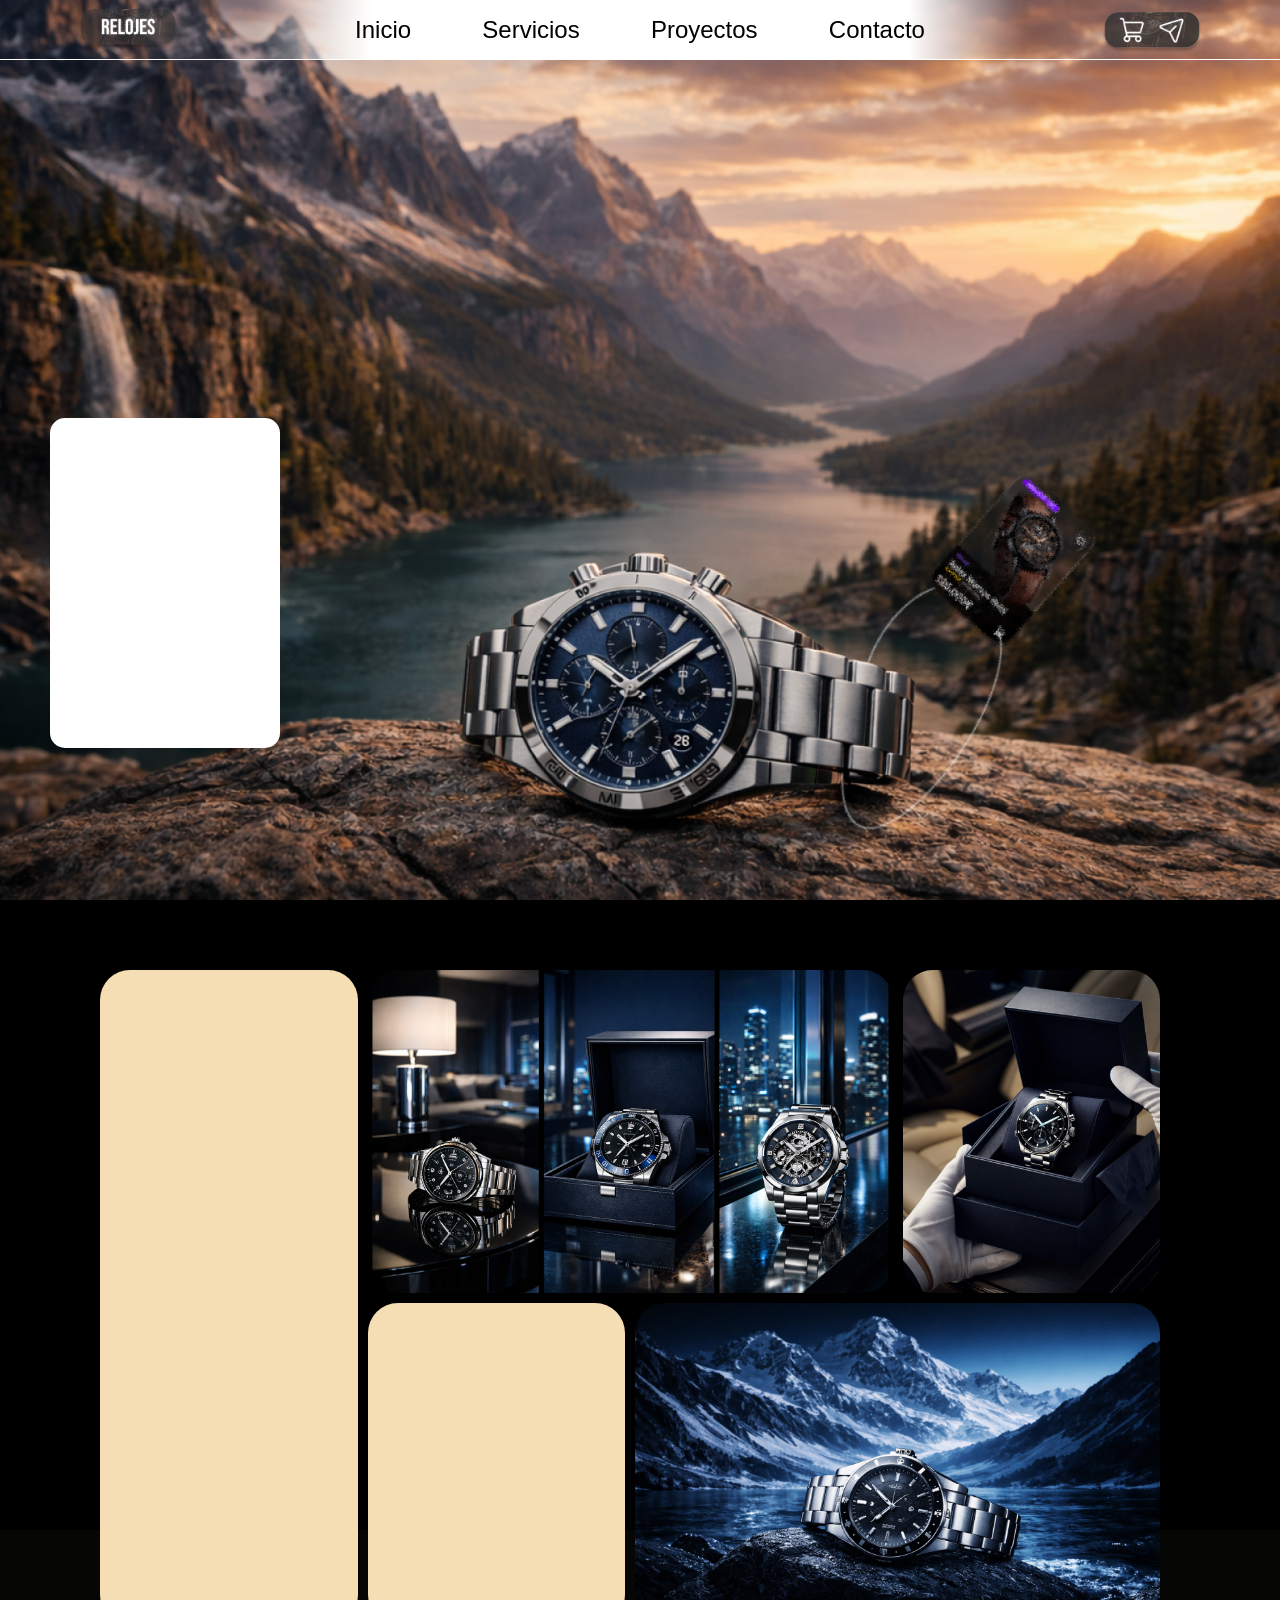
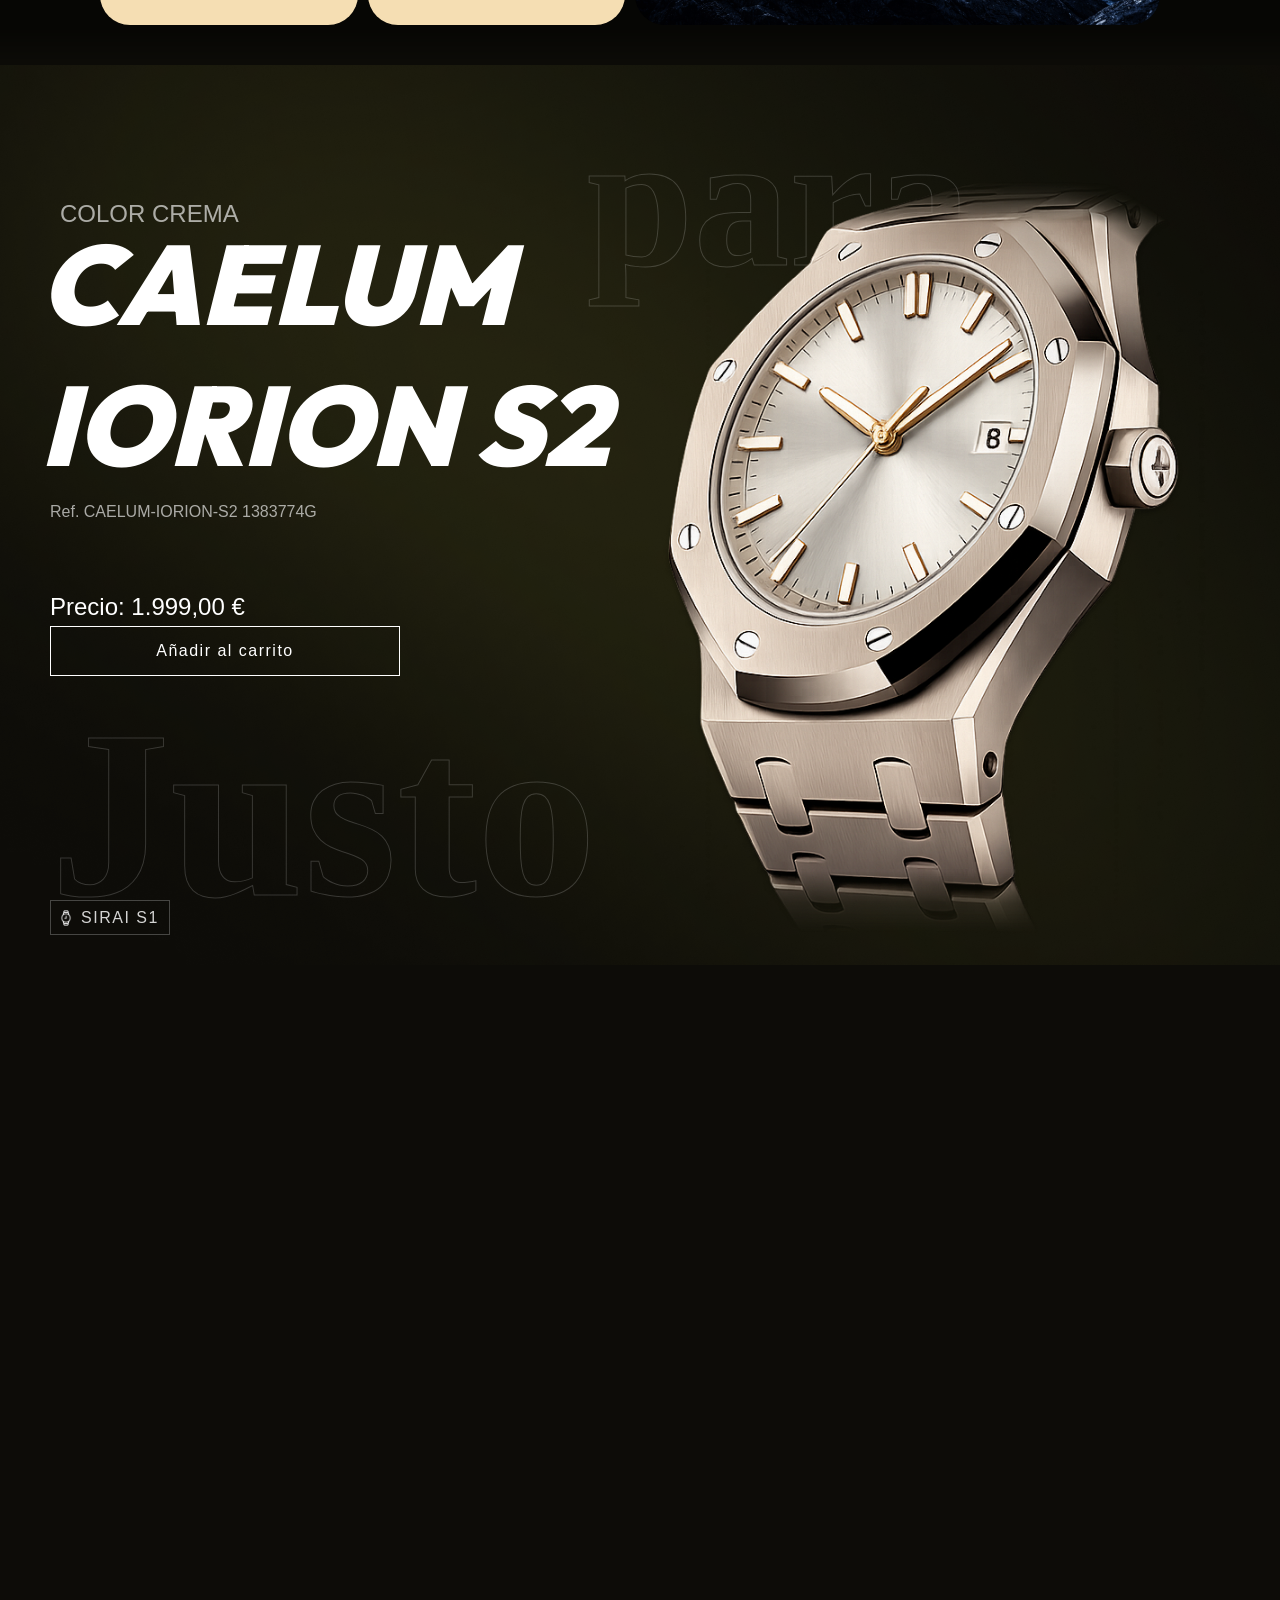
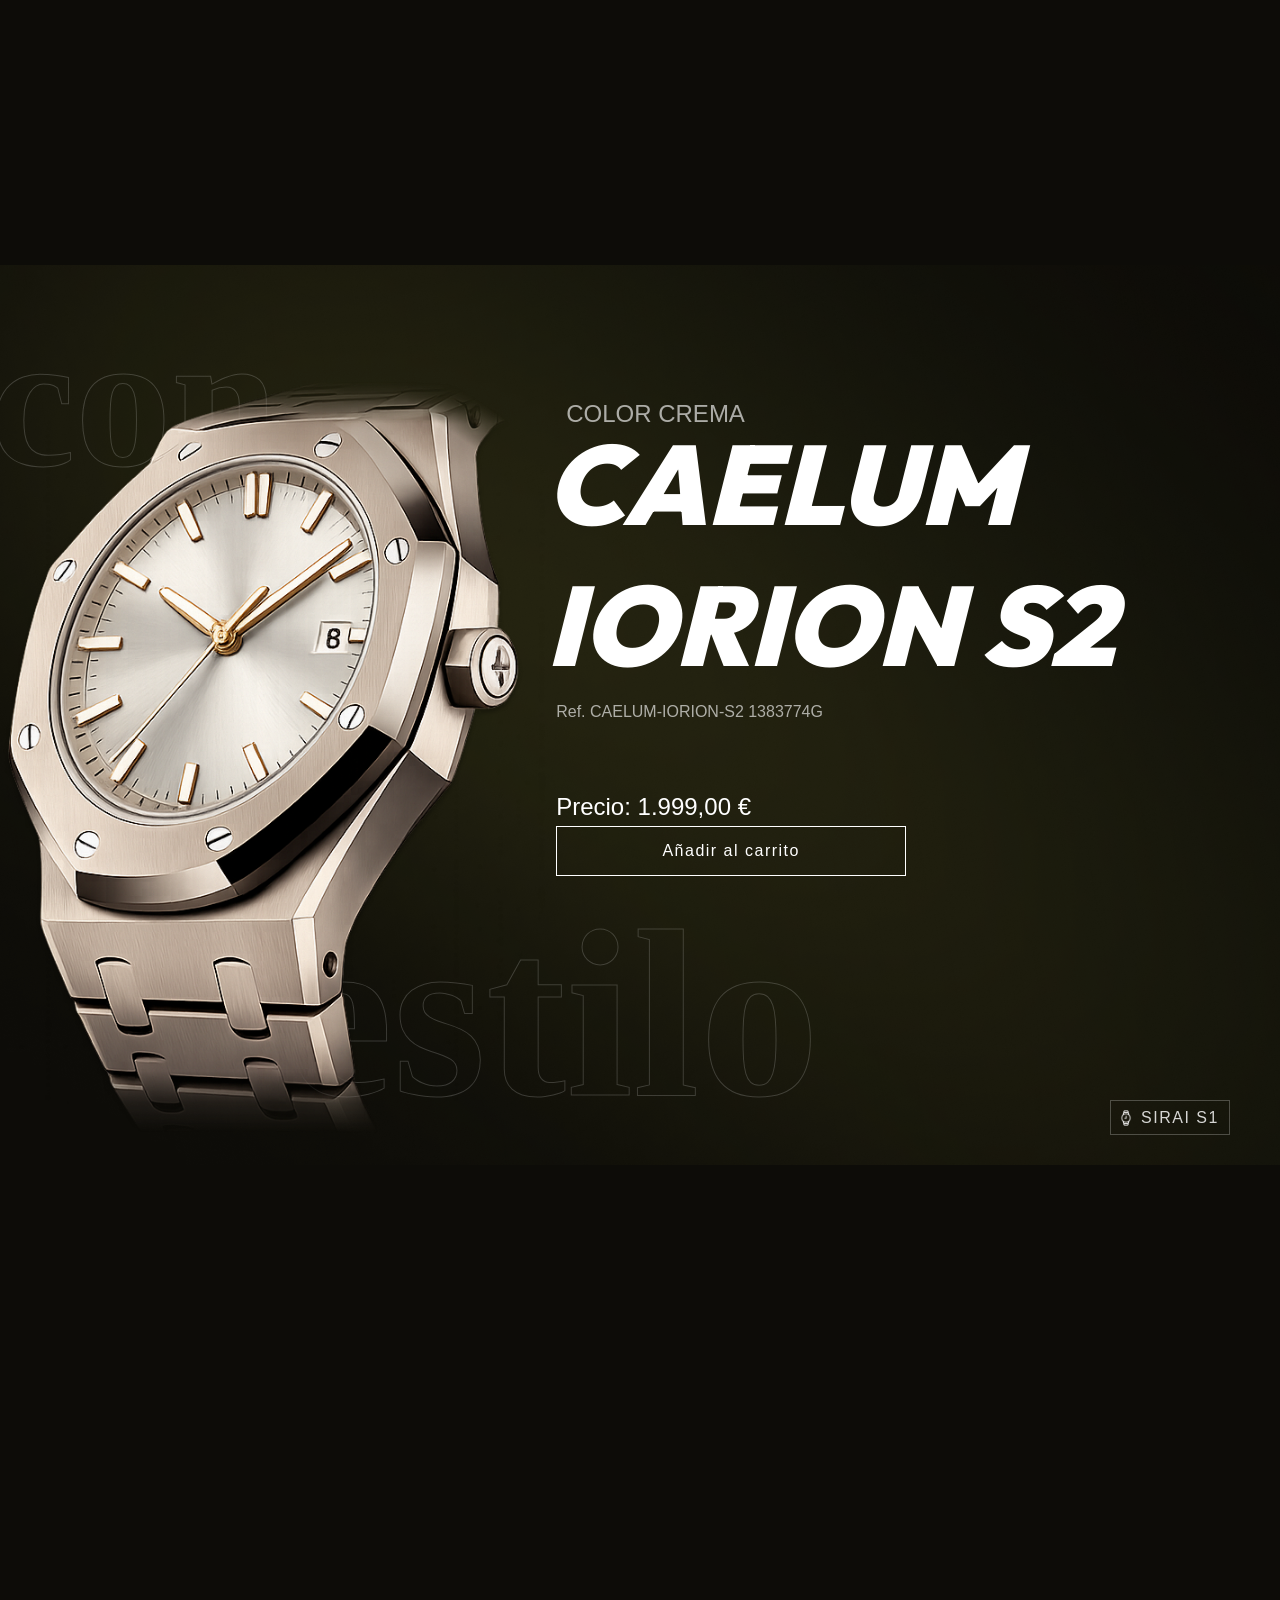
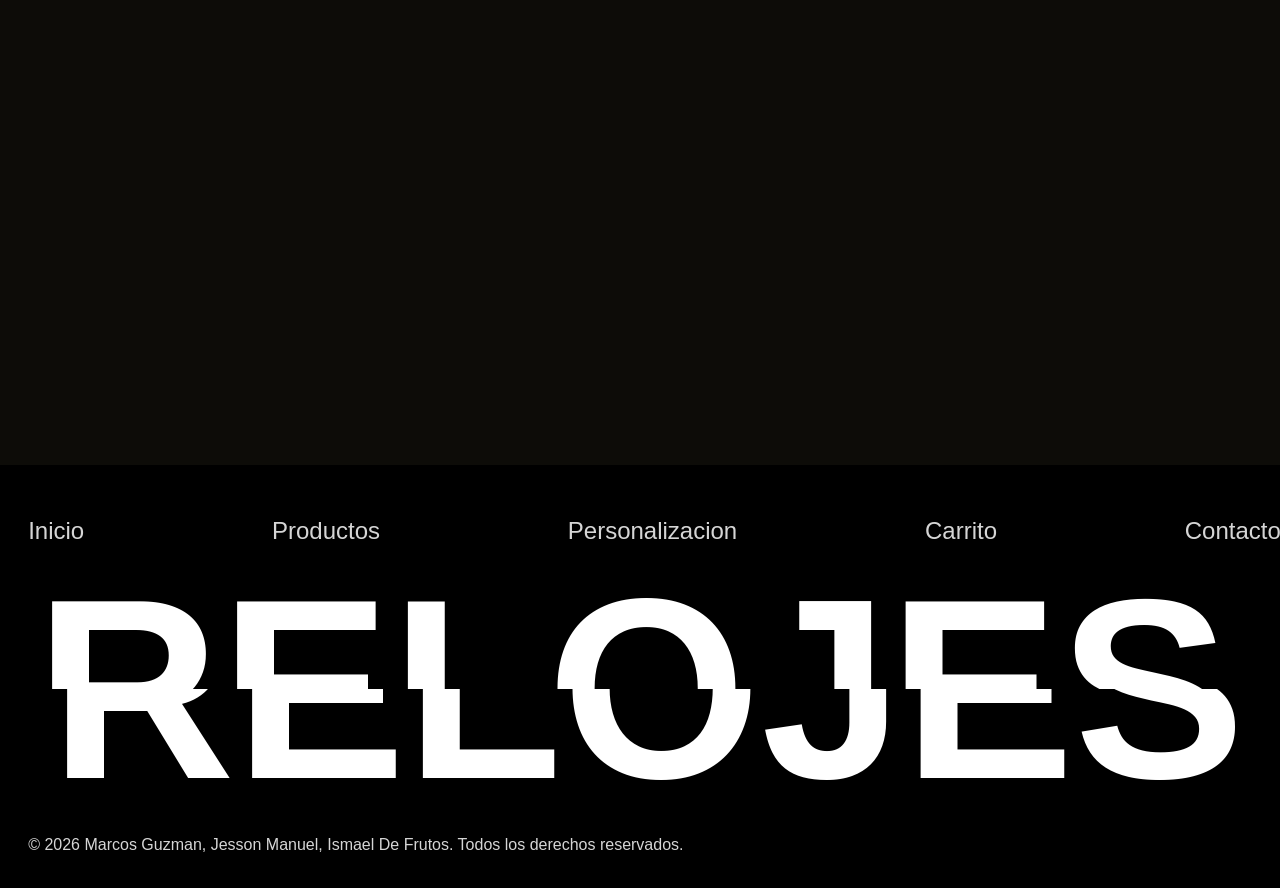
==== Proyecto Pagina Web/index.html @ eadd1f1a "Actualizacion Footer Añadido" ====
<!DOCTYPE html>
<html lang="en">
<head>
    <meta charset="UTF-8">
    <meta name="viewport" content="width=device-width, initial-scale=1.0">
    <link rel="stylesheet" href="css/index_style.css">
    <script src="js/index_script.js" defer></script>
    <title>Pagina Web Relojes</title>
</head>
<body>
    <header>
        <div id="menuLogo">
            <div id="cajitaLogo"></div>
        </div>
        <div id="menuNavegacion">
            <div id="degradadoIzquierda"></div>
            <div id="contenedorNavMenu">
                <nav id="navMenu">
                    <ul>
                        <li><a href="#">Inicio</a></li>
                        <li><a href="#">Servicios</a></li>
                        <li><a href="#">Proyectos</a></li>
                        <li><a href="#">Contacto</a></li>
                    </ul>
                </nav>
            </div>
            <div id="degradadoDerecha"></div>
        </div>
        <div id="menuBotones">
            <div id="cajitaBotones">
                <button class="botonInicio">
                    <img src="multimedia/IconoCarrito.png" alt="Icono de carrito">
                </button>
                <button class="botonInicio">
                    <img src="multimedia/IconoContacto.png" alt="Icono de contacto">
                </button>
            </div>
        </div>
    </header>
    <main>
        <div id="contenedorSticky">
            <section id="seccionPrincipal"> 
                <img class="imagenFondo" src="multimedia/ImagenFondoSeccionInicio1V8.png" alt="Imagen de fondo de la página de inicio">
                <div class="carta"></div>
            </section>
        </div>
        <section id="bentoGrid">
            <div class="contenedorBento">
                <div class="cartaBento cartaBento1"></div>
                <div class="cartaBento cartaBento2"></div>
                <div class="cartaBento cartaBento3"></div>
                <div class="cartaBento cartaBento4"></div>
                <div class="cartaBento cartaBento5"></div>
                <div class="cartaBento cartaBento6"></div>
            </div>
        </section>
        <section class="contenedorExpositorReloj">
            <div class="expositorReloj">
                <div class="secionExpIzquierda">
                    <p class="pColorReloj">COLOR CREMA</p>
                    <h2 class="nombreReloj">CAELUM <br> IORION S2</h2>
                    <p class="pReferenciaReloj">Ref. CAELUM-IORION-S2 1383774G</p>
                    <div class="contenedorCompraExpositor">
                        <p class="pPrecioExpositor">Precio: 1.999,00 €</p>
                        <button class="botonAniadirCarritoExpositor">Añadir al carrito</button>
                    </div>
                    <p class="pConBorde">Justo</p>
                    <button class="botonSiguienteReloj">
                        <img src="multimedia/IconoReloj.png" alt="Icono de reloj">
                        <span>SIRAI S1</span>
                    </button>
                </div>
                <div class="seccionExpCentro">
                    <p class="pConBorde pBordeCentro">para</p>
                    <div class="contenedorImagenExpositor">
                        <img id="imagenRelojCaelum" src="multimedia/RelojCaelumIorionS2V2.png" alt="Reloj Caelum Iorion S2">
                    </div>
                </div>
                <div class="seccionExpDerecha">
                    <div class="contenedorLemaYImagen">
                        <div class="contenedorLema">
                            <p class="pLema">DEFINE TU LEGADO, HAZLO LUJOSO, ETERNO, QUE TRASCIENDA EL TIEMPO ©2026</p>
                        </div>
                        <div class="contenedorImagenLema">
                            <img src="multimedia/RelojDeLujoColorCremaEnCaja.png" alt="Reloj de lujo en caja de presentación">
                        </div>
                    </div>
                    <p class="pConBorde pBordeDerecha">ti</p>
                    <div class="contenedorTablaExpositor">
                        <table class="tablaEspecificaciones">
                            <thead>
                                <tr class="titulosTabla">
                                    <td>Versiones</td>
                                    <td>Material</td>
                                    <td>Color</td>
                                </tr>
                            </thead>
                            <tbody>
                                <tr>
                                    <td>Caelum Iorion S2</td>
                                    <td>Acero Pulido</td>
                                    <td>Blanco marfil</td>
                                </tr>
                                <tr>
                                    <td>Caelum Iorion S2 Prestige</td>
                                    <td>Fibra de carbono</td>
                                    <td>Negro Titanio</td>
                                </tr>
                                <tr>
                                    <td>Caelum Iorion S2 Sport</td>
                                    <td>Acero inoxidable</td>
                                    <td>Azul medianoche</td>
                                </tr>
                            </tbody>
                        </table>
                    </div>
                </div>
            </div>
        </section>
        <section class="contenedorExpositorReloj">
            <div class="expositorReloj">
                <div class="seccionExpDerecha seccionExpDerecha-invertida">
                    <div class="contenedorLemaYImagen">
                        <div class="contenedorImagenLema">
                            <img src="multimedia/RelojDeLujoColorCremaEnCaja.png" alt="Reloj de lujo en caja de presentación">
                        </div>
                        <div class="contenedorLema contenedorLema-invertido">
                            <p class="pLema pLema-invertido">DEFINE TU LEGADO, HAZLO LUJOSO, ETERNO, QUE TRASCIENDA EL TIEMPO ©2026</p>
                        </div>
                    </div>
                    <p class="pConBorde pBordeDerecha pBordeDerecha-invertido">Hecho</p>
                    <div class="contenedorTablaExpositor contenedorTablaExpositor-invertido">
                        <table class="tablaEspecificaciones">
                            <thead>
                                <tr class="titulosTabla">
                                    <td>Versiones</td>
                                    <td>Material</td>
                                    <td>Color</td>
                                </tr>
                            </thead>
                            <tbody>
                                <tr>
                                    <td>Caelum Iorion S2</td>
                                    <td>Acero Pulido</td>
                                    <td>Blanco marfil</td>
                                </tr>
                                <tr>
                                    <td>Caelum Iorion S2 Prestige</td>
                                    <td>Fibra de carbono</td>
                                    <td>Negro Titanio</td>
                                </tr>
                                <tr>
                                    <td>Caelum Iorion S2 Sport</td>
                                    <td>Acero inoxidable</td>
                                    <td>Azul medianoche</td>
                                </tr>
                            </tbody>
                        </table>
                    </div>
                    <button class="botonSiguienteReloj">
                        <img src="multimedia/IconoReloj.png" alt="Icono de reloj">
                        <span>SIRAI S1</span>
                    </button>
                </div>
                <div class="seccionExpCentro">
                    <p class="pConBorde pBordeCentro">con</p>
                    <div class="contenedorImagenExpositor">
                        <img id="imagenRelojCaelum" src="multimedia/RelojCaelumIorionS2V2.png" alt="Reloj Caelum Iorion S2">
                    </div>
                </div>
                <div class="secionExpIzquierda secionExpIzquierda-invertido">
                    <p class="pColorReloj">COLOR CREMA</p>
                    <h2 class="nombreReloj">CAELUM <br> IORION S2</h2>
                    <p class="pReferenciaReloj">Ref. CAELUM-IORION-S2 1383774G</p>
                    <div class="contenedorCompraExpositor">
                        <p class="pPrecioExpositor">Precio: 1.999,00 €</p>
                        <button class="botonAniadirCarritoExpositor">Añadir al carrito</button>
                    </div>
                    <p class="pConBorde pConBorde-invertido">estilo</p>
                    <button class="botonSiguienteReloj botonSiguienteReloj-invertido">
                        <img src="multimedia/IconoReloj.png" alt="Icono de reloj">
                        <span>SIRAI S1</span>
                    </button>
                </div>
            </div>
        </section>
        <footer>
                <div class="contenedorFooterArriba">
                    <ul>
                        <li><a href="#">Inicio</a></li>
                        <li><a href="#">Productos</a></li>
                        <li><a href="#">Personalizacion</a></li>
                        <li><a href="#">Carrito</a></li>
                        <li><a href="#">Contacto</a></li>
                    </ul>
                </div>
                <div class="contenedorFooterMedio contenedorFooterMedioArriba">
                    <p class="pTituloFooter pTituloFooterArriba">RELOJES</p>
                </div>
                <div class="contenedorFooterMedio contenedorFooterMedioAbajo">
                    <p class="pTituloFooter pTituloFooterAbajo">RELOJES</p>
                </div>
                <div class="contenedorFooterAbajo">
                    <p>© 2026 Marcos Guzman, Jesson Manuel, Ismael De Frutos. Todos los derechos reservados.</p>
                </div>
        </footer>
    </main>

</body>
</html>
---- Proyecto Pagina Web/css/index_style.css ----
@import url('https://api.fontshare.com/v2/css?f[]=clash-display@200,300,400,500,600,700,1&display=swap');
@import url('https://fonts.googleapis.com/css2?family=Outfit:wght@100..900&display=swap');


* {
  margin: 0;
  padding: 0;
  box-sizing: border-box;
}

body {
    background-color: #0D0C08;
}

header {
    height: 60px;
    width: 100%;
    background-color: rgba(255, 255, 255, 0);
    border-bottom: solid 1px white;
    position: absolute;
    z-index: 2;
    display: grid;
    grid-template-columns: 20% 60% 20%;
    position: fixed;
}

#seccionPrincipal { 
    width: 100%;
    height: 100vh;
    position: sticky; /* Hace que la seccion se pegue a la pantalla mientras se hace scroll hasta que acaba el div que la contiene (contenedorSticky). */
    top: 0;
    z-index: 1;
}

#seccionPrincipal .imagenFondo { 
    position: absolute;
    inset: 0;
    width: 100%;
    height: 100%;
    object-fit: cover; /* Esto ahce que la imagen cubra todo el contenedor, como background-size: cover */
    /* object-position: center; /* Hace que la imagen se centre en el contenedor */
    object-position: bottom;
}

#contenedorSticky {
    height: 170vh;
    position: relative;
    z-index: -1;
    background-color: black;
}

.carta {
    position: absolute;
    width: 230px;
    height: 330px;
    background: white;
    border-radius: 15px;
}

#menuLogo {
    height: 100%;
    width: 100%;
    background-color: transparent;
    display: flex;
    align-items: center;
    justify-content: center;
}

#cajitaLogo {
    height: 90%;
    width: 100px;
    background-image: url("../multimedia/LogoProvisional.png");
    background-size: contain;
    background-repeat: no-repeat;
    background-position: center;
}

#cajitaBotones {
    height: 90%;
    width: 100px;
    background-image: url("../multimedia/FondoCajaBotones.png");
    background-size: contain;
    background-repeat: no-repeat;
    background-position: center;
    margin-bottom: -5px; /* Un pequeño ajuste de la posicion para que quede mas abajo. */
    display: flex;
    align-items: center;
    justify-content: center;
    gap: 10px;
}

.botonInicio {
    height: 30px;
    width: 30px;
    background-color: transparent;
    border: none;
    cursor: pointer;
    margin-bottom: 5px;
}

.botonInicio img {
    height: 100%;
    width: 100%;
}

#menuNavegacion {
    height: 100%;
    width: 100%;
    background-color: transparent;
    display: grid;
    grid-template-columns: 15% 70% 15%;
}

#menuBotones {
    height: 100%;
    width: 100%;
    background-color: transparent;
    display: flex;
    align-items: center;
    justify-content: center;
}

#degradadoIzquierda {
    background: linear-gradient(90deg,rgba(255, 255, 255, 0) 0%, rgba(255, 255, 255, 1) 100%);
}

#degradadoDerecha {
    background: linear-gradient(90deg,rgba(255, 255, 255, 1) 0%, rgba(255, 255, 255, 0) 100%);
}

#contenedorNavMenu {
    background-color: white;
    display: flex;
    justify-content: center;
    z-index: 1;
}

#navMenu {
    display: flex;
    align-items: center;
    justify-content: center;
}

#navMenu ul {
    display: flex;
    list-style: none;
    gap: 20%;
    align-items: center;
    justify-content: center;
    margin: 0;
    padding: 0;
}

#navMenu a {
    text-decoration: none;
    color: rgb(0, 0, 0);
    font-family: 'Clash Display', sans-serif;
    font-weight: 500;
    font-size: 24px;
}

#bentoGrid {
    width: 100%;
    height: 85vh;
    background: linear-gradient(180deg,rgba(255, 255, 255, 0) 0%, rgba(0, 0, 0, 0.5) 5%, rgba(0, 0, 0, 0.5) 95%, rgba(255, 255, 255, 0) 100%);
    padding-left: 100px;
    padding-right: 100px;
    padding-top: 70px;
    margin-top: -70vh;
    z-index: 10;
}

.contenedorBento {
    background-color: transparent;
    width: 100%;
    height: 75vh;
    display: grid;
    grid-template-columns: 1fr 1fr 1fr 1fr;
    grid-template-rows: 1fr 1fr;
    grid-template-areas: 
    "cartaBento1 cartaBento2 cartaBento2 cartaBento3"
    "cartaBento1 cartaBento5 cartaBento6 cartaBento6";
    grid-gap: 10px;
    z-index: 10;
}

.cartaBento {
    border-radius: 30px;
    background-color: wheat;
    height: 100%;
    width: 100%;
    background-repeat: no-repeat;
    background-size: cover;
    background-position: center;
}

.cartaBento1 {
    grid-area: cartaBento1;
}

.cartaBento2 {
    grid-area: cartaBento2;
    background-image: url(../multimedia/RelojesBentoGridPrueba1.png);
}

.cartaBento3 {
    grid-area: cartaBento3;
    background-image: url(../multimedia/Reloj\ de\ lujo\ en\ caja\ de\ presentación.png);
}

.cartaBento4 {
    grid-area: cartaBento4;
}

.cartaBento5 {
    grid-area: cartaBento5;
}

.cartaBento6 {
    grid-area: cartaBento6;
    background-image: url(../multimedia/RelojBentoGridPruebaFondoMontañas.png);
}

.contenedorExpositorReloj {
    width: 100%;
    height: 200vh;
    background-color: transparent;
}

.expositorReloj {
    width: 100%;
    height: 100vh;
    background-image: url(../multimedia/FondoSeccionExpositor.png);
    display: grid;
    grid-template-columns: 1fr 1fr 1fr;
    position: sticky;
    top: 0;
}

.secionExpIzquierda {
    height: 100%;
    background-color: transparent;
    padding-top: 15vh;
    padding-left: 50px;
}

.secionExpIzquierda-invertido {
    padding-left: 0px;
    padding-right: 50px;
}

.seccionExpCentro {
    height: 100%;
    background-color: transparent;
    display: flex;
    align-items: center;
    justify-content: center;
    padding-top: 60px;
    position: relative;
}
.seccionExpDerecha {
    height: 100%;
    background-color: transparent;
    padding-top: 15vh;
    padding-right: 50px;
    display: flex;
    justify-content: right;
    position: relative;
    flex-direction: column;
}

.seccionExpDerecha-invertida {
    padding-left: 50px;
    padding-right: 0px;
}

.pColorReloj {
    font-family: 'Clash Display', sans-serif;
    font-weight: 500;
    font-size: 1.5rem;
    color: rgba(255, 255, 255, 0.637);
    margin-bottom: -15px;
    margin-left: 10px;
}

.nombreReloj {
    font-family: 'Outfit', sans-serif;
    font-weight: 900;
    font-style: italic;
    font-size: 7rem;
    color: white;
    margin-left: -10px;
    position: absolute; /* Para que se superponga a la imagen del reloj si la pantalla se hace mas pequeña. */
}

.pReferenciaReloj {
    font-family: 'Clash Display', sans-serif;
    font-weight: 300;
    font-size: 1rem;
    color: rgba(255, 255, 255, 0.637);
    margin-top: 290px;
}

.contenedorCompraExpositor {
    margin-top: 8vh;
}

.pPrecioExpositor {
    font-family: 'Clash Display', sans-serif;
    font-weight: 300;
    font-size: 1.5rem;
    color: white;
}

.botonAniadirCarritoExpositor {
    font-family: 'Clash Display', sans-serif;
    font-size: 1rem;
    font-weight: 500;
    letter-spacing: 1.5px;
    height: 50px;
    width: 350px;
    margin-top: 5px;
    background-color: transparent;
    border: solid 1px white;
    color: white;
    cursor: pointer;
}

.botonAniadirCarritoExpositor:hover {
    background-color: white;
    color: black;
    transition: 0.3s;
}

.pConBorde {
    font-family: 'times new roman', serif;
    font-size: 15rem;
    font-weight: 900;
    color: transparent;
    -webkit-text-stroke: 1px rgba(255, 255, 255, 0.178); /* Grosor y color del borde del texto */
    /* margin-top: 0.5vh; */
}

.pConBorde-invertido {
    margin-left: -270px;
} 

.pBordeCentro {
    position: absolute;
    top: 25px;
    left: -10px;
    font-size: 12rem;
    z-index: -1;
}

.botonSiguienteReloj {
    position: absolute;
    bottom: 30px;
    font-family: 'Clash Display', sans-serif;
    font-size: 1rem;
    font-weight: 500;
    letter-spacing: 1.5px;
    height: 35px;
    width: 120px;
    background-color: transparent;
    border: solid 1px rgba(255, 255, 255, 0.24);
    color: rgba(255, 255, 255, 0.822);
    cursor: pointer;
    display: flex;
    align-items: center;
    justify-content: center;
}

.botonSiguienteReloj-invertido {
    right: 50px;
}

.botonSiguienteReloj img {
    height: 20px;
    color: white;
    margin-right: 5px;
    margin-left: -5px;
}

.contenedorImagenExpositor {
    width: 100%;
    height: 100%;
    background-color: transparent;
    display: flex;
    align-items: center;
    justify-content: center;
}

#imagenRelojCaelum {
    height: 90%;
}

.contenedorLemaYImagen {
    height: 200px;
    width: 100%;
    display: flex;
    gap: 10px;
}

.contenedorLema {
    height: 100%;
    width: 70%;
}

.contenedorLema-invertido {
    width: 60%;
}

.pLema {
    font-family: 'Outfit', sans-serif;
    font-weight: 200;
    font-size: 1.8rem;
    font-style: italic;
    color: white;
    text-align: right;
}

.pLema-invertido {
    text-align: left;
}

.contenedorImagenLema {
    height: 100%;
    display: flex;
    align-items: right;
    justify-content: right;
}

.contenedorImagenLema img {
    height: 100%;
}

.pBordeDerecha {
    position: absolute;
    top: 30vh;
    left: 0px;
}

.pBordeDerecha-invertido {
    left: 50px;
    right: 0px;
    top: 33vh;
}

.contenedorTablaExpositor {
    width: 100%;
    height: 300px;
    margin-top: 26vh;
}

.contenedorTablaExpositor-invertido {
    margin-top: 23vh;
}

.contenedorTablaExpositor table {
    width: 100%;
    height: 100%;
    border-collapse: collapse;
}

.titulosTabla {
    font-family: 'Clash Display', sans-serif;
    font-weight: 500;
    font-size: 1.2rem;
    color: white;
    text-align: center;
    border-bottom: solid 1px rgba(255, 255, 255, 0.555);
    height: 50px;
}

.tablaEspecificaciones tbody td {
    font-family: 'Clash Display', sans-serif;
    font-weight: 300;
    font-size: 1rem;
    color: rgba(255, 255, 255, 0.637);
    text-align: center;
    border-bottom: solid 1px rgba(255, 255, 255, 0.555);
}

footer {
    width: 100%;
    background-color: black;
    display: flex;
    flex-direction: column;
}

.contenedorFooterArriba {
    width: 100%;
    height: 80px;
    background-color: transparent;
    display: flex;
    align-items: end;
    justify-content: left;
    flex-direction: row;
    margin-bottom: -30px;
    z-index: 2;
}

.contenedorFooterArriba ul {
    display: flex;
    align-items: center;
    justify-content: left;
    list-style: none;
    margin-left: 2.2%;
    width: 100%;
}

.contenedorFooterArriba ul li {
    margin-right: 15%;
}

.contenedorFooterArriba ul a {
    text-decoration: none;
    font-family: 'Clash Display', sans-serif;
    font-weight: 400;
    font-size: 1.5rem;
    color: rgba(255, 255, 255, 0.836);
}

.contenedorFooterArriba ul a:hover {
    text-decoration: line-through;
}

.contenedorFooterMedio {
    width: 100%;
    height: 174px;
    background-color: transparent;
    display: flex;
    justify-content: center;
    overflow: hidden;
    z-index: 1;
}

.contenedorFooterAbajo {
    width: 100%;
    height: 25px;
    background-color: transparent;
    display: flex;
    align-items: top;
    z-index: 2;
}

.contenedorFooterMedioArriba {
    align-items: end;
}

.contenedorFooterMedioAbajo {
    align-items: top;
}

.pTituloFooter {
    font-family: 'Clash Display', sans-serif;
    font-weight: 900;
    font-size: 20vw;
    color: white;
    line-height: 0;
}

.pTituloFooterArriba {
    margin-left: -15px;
}

.pTituloFooterAbajo {
    margin-right: -15px;
}

.contenedorFooterAbajo p {
    font-family: 'Clash Display', sans-serif;
    font-weight: 300;
    font-size: 1rem;
    color: rgba(255, 255, 255, 0.836);
    margin-left: 2.2%;
    margin-top: -3vh;
}

@media screen and (max-width: 1686px) {
  .seccionExpDerecha {
    display: none;
  }
  .expositorReloj {
    grid-template-columns: 1fr 2fr;
  }
}
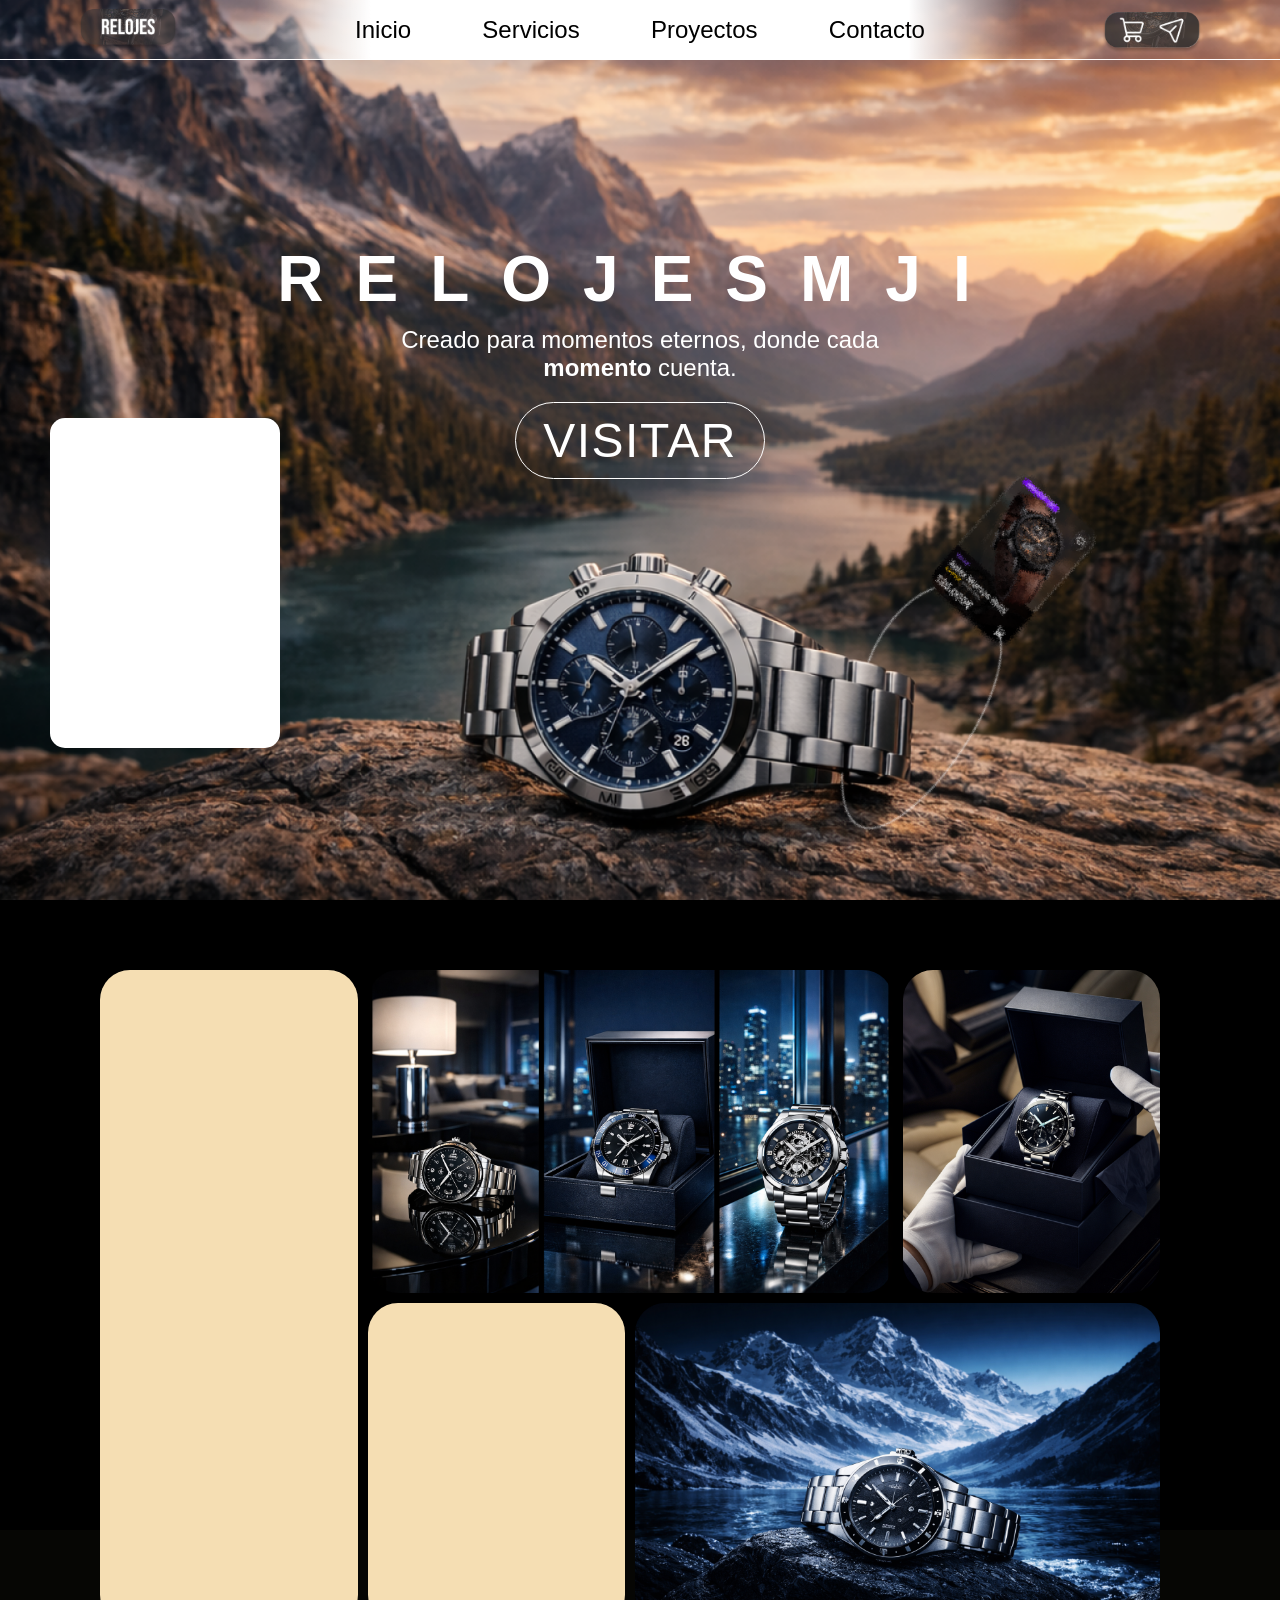
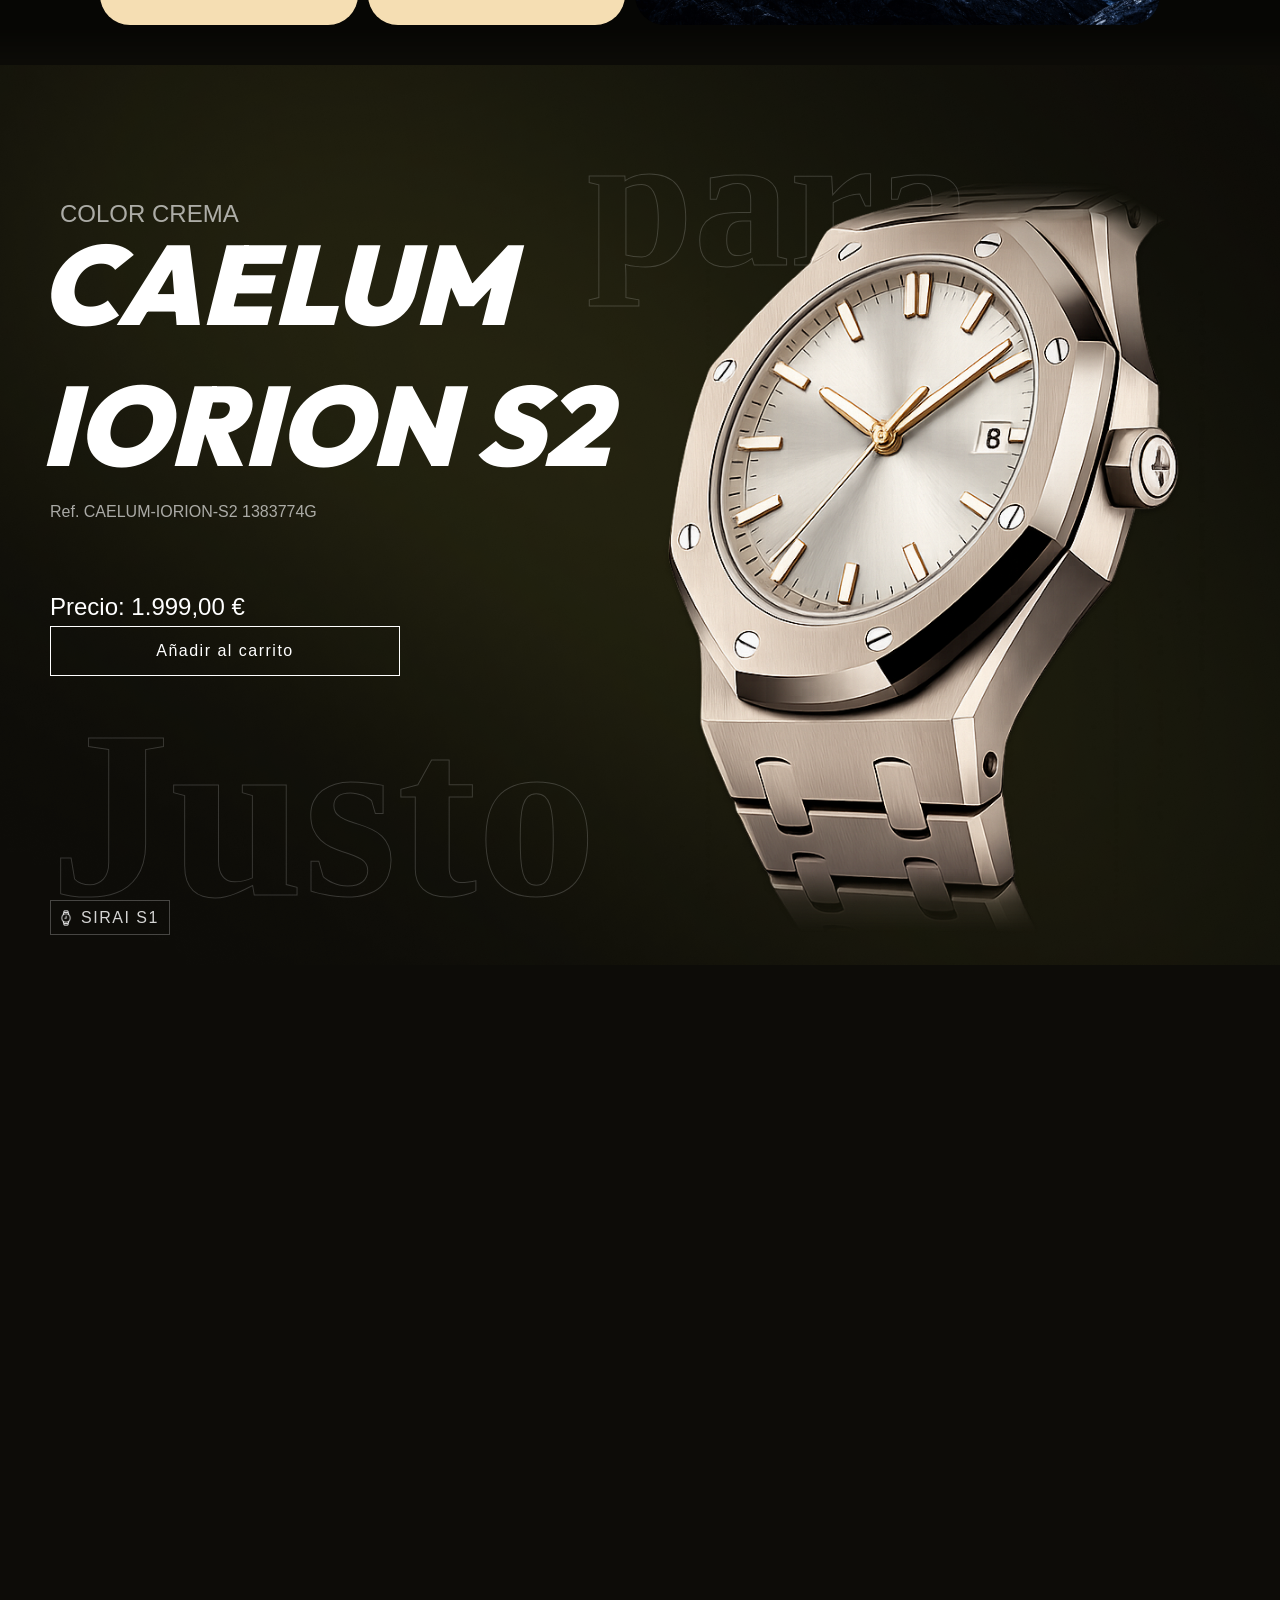
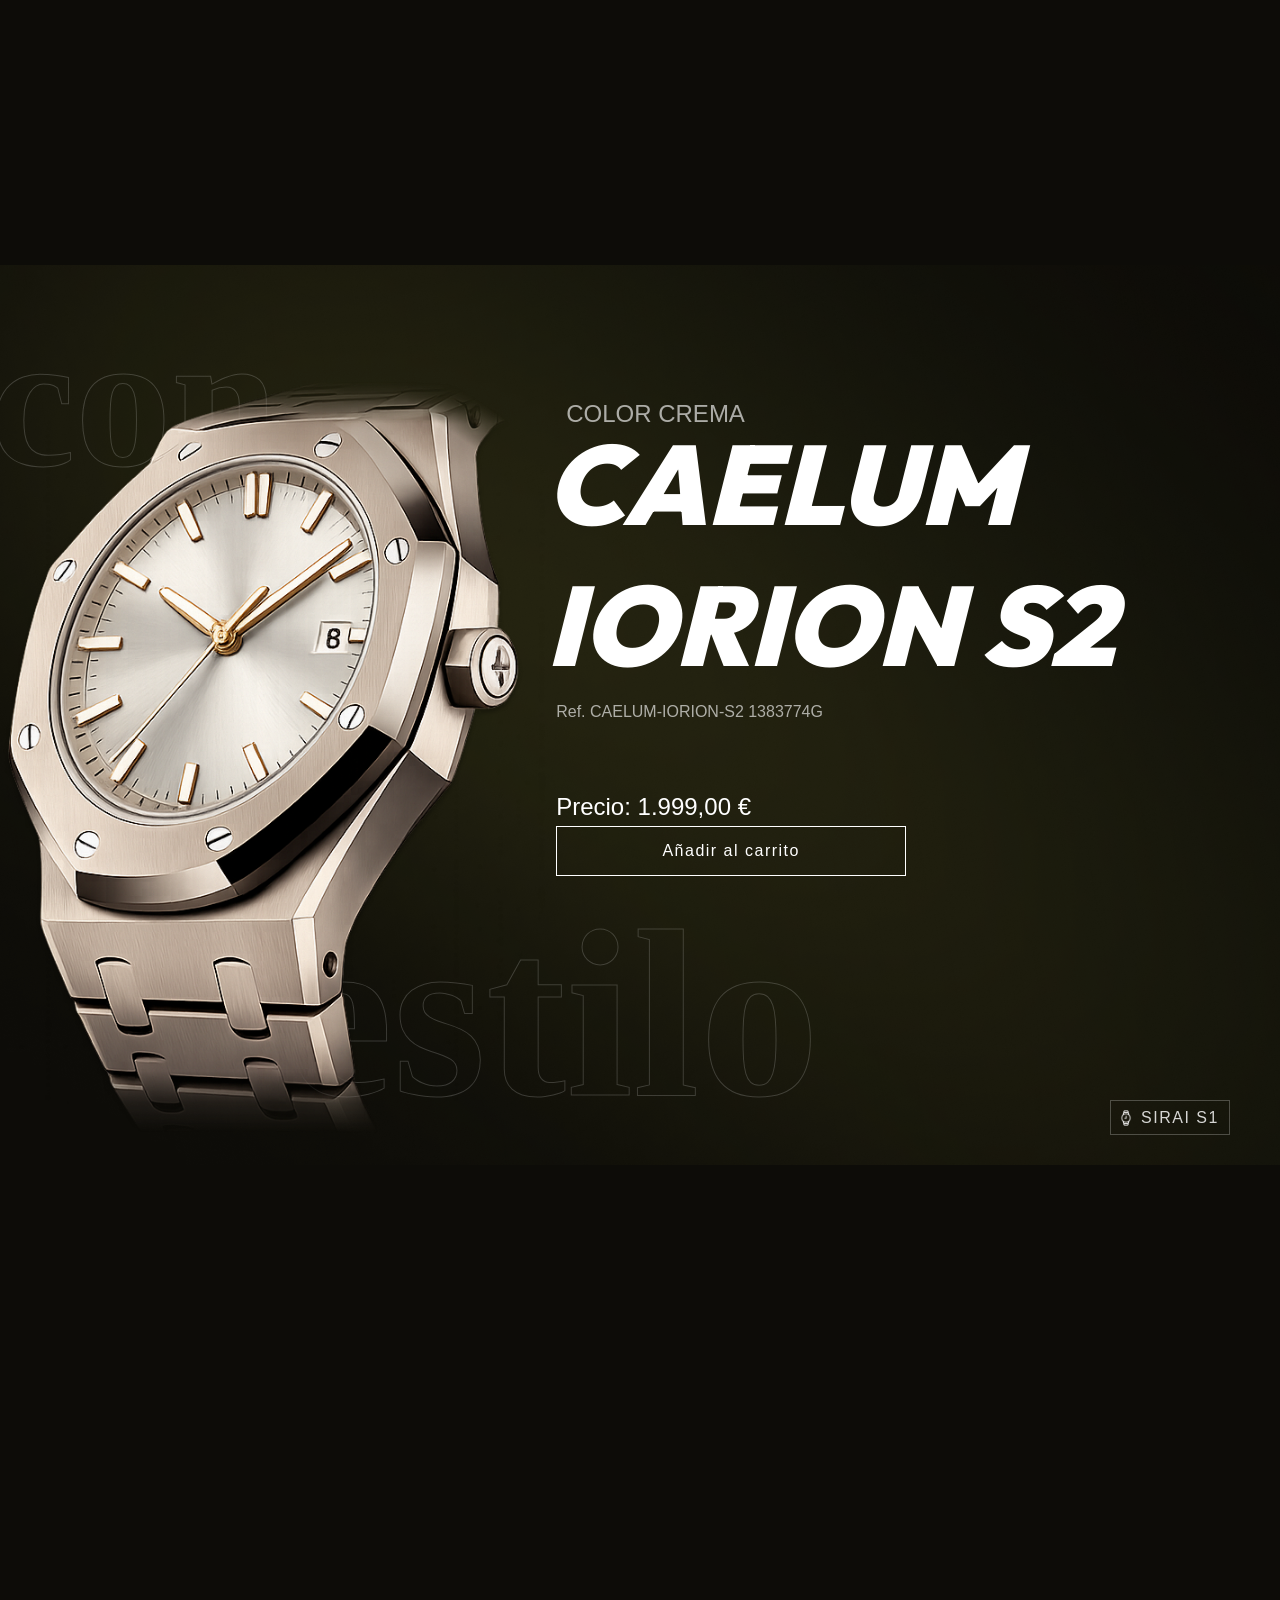
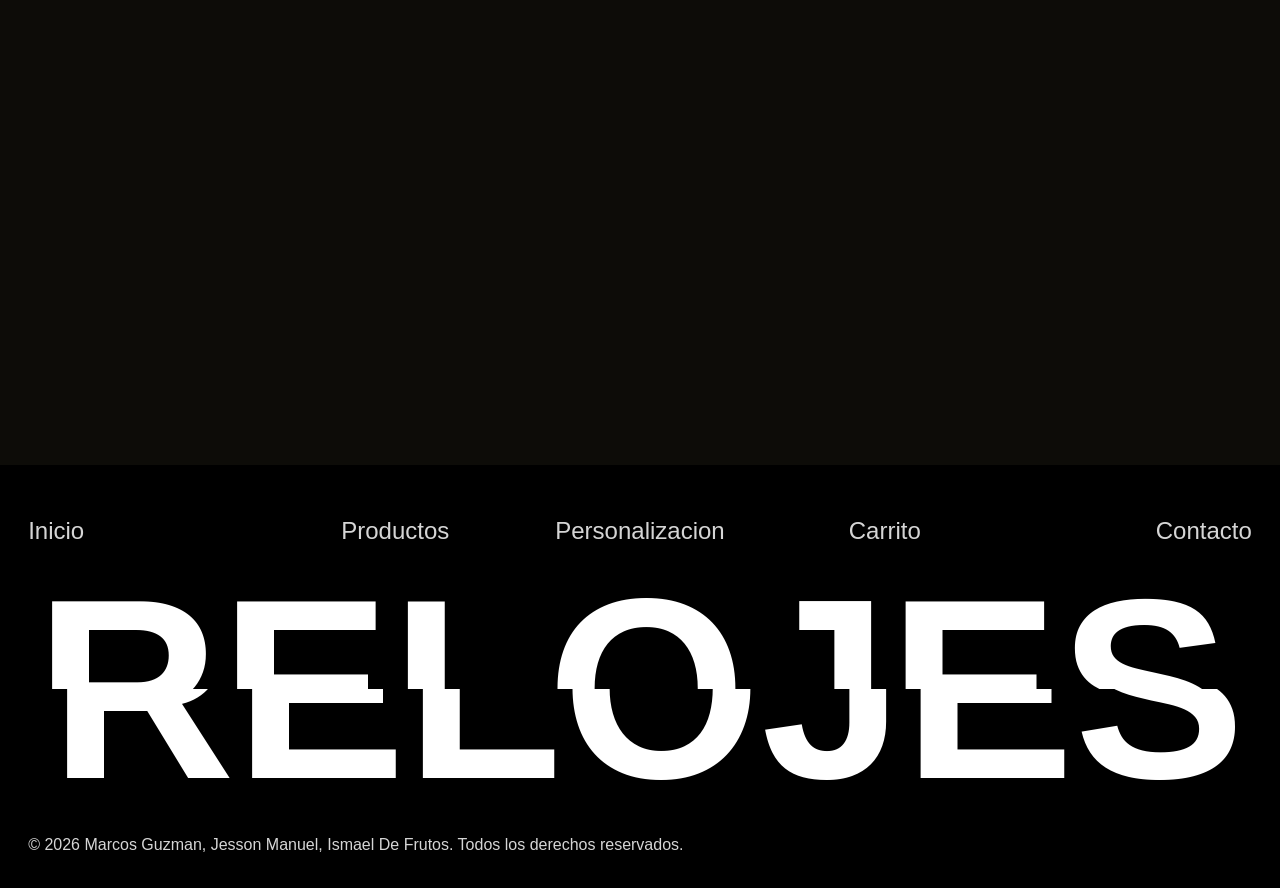
==== commit 41f58d63: "Modificaciones Seccion Inicio" ====
--- a/Proyecto Pagina Web/index.html
+++ b/Proyecto Pagina Web/index.html
@@ -42,6 +42,11 @@
             <section id="seccionPrincipal"> 
                 <img class="imagenFondo" src="multimedia/ImagenFondoSeccionInicio1V8.png" alt="Imagen de fondo de la página de inicio">
                 <div class="carta"></div>
+                <div class="contenedorTituloSeccionPrincipal">
+                    <p class="tituloSeccionPrincipal">RELOJESMJI</p>
+                    <p class="subTituloSeccionPrincipal">Creado para momentos eternos, donde cada <b>momento</b> cuenta.</p>
+                    <button class="botonSeccionPrincipal">VISITAR</button>
+                </div>
             </section>
         </div>
         <section id="bentoGrid">
--- a/Proyecto Pagina Web/css/index_style.css
+++ b/Proyecto Pagina Web/css/index_style.css
@@ -45,8 +45,8 @@
 #contenedorSticky {
     height: 170vh;
     position: relative;
-    z-index: -1;
     background-color: black;
+    z-index: 1;
 }
 
 .carta {
@@ -55,6 +55,53 @@
     height: 330px;
     background: white;
     border-radius: 15px;
+}
+
+.contenedorTituloSeccionPrincipal {
+    position: absolute;
+    width: 500px;
+    height: 100px;
+    top: 40%;
+    left: 50%;
+    transform: translate(-50%, -50%); /* Con esto lo que hago es mover el elemento hacia arriba y hacia la izquierda la mitad de su propio tamaño, para que quede en la mitad segun su centro no segun el inicio del contenedor, osea que quede centrado. */
+    display: flex;
+    flex-direction: column;
+    align-items: center;
+    justify-content: center;
+}
+
+.tituloSeccionPrincipal {
+    font-family: 'Figtree', sans-serif;
+    font-weight: 600;
+    font-size: 4rem;
+    letter-spacing: 2rem;
+    color: white;
+}
+
+.subTituloSeccionPrincipal {
+    font-family: 'Clash Display', sans-serif;
+    font-weight: 200;
+    font-size: 1.5rem;
+    text-align: center;
+    color: white;
+    margin-top: 10px;
+}
+
+.botonSeccionPrincipal {
+    font-family: 'Clash Display', sans-serif;
+    font-weight: 100;
+    font-size: 3rem;
+    letter-spacing: 1.5px;
+    width: 250px;
+    border-radius: 100px;
+    margin-top: 20px;
+    padding-bottom: 10px;
+    padding-top: 10px;
+    background-color: transparent;
+    border: solid 1px white;
+    color: white;
+    cursor: pointer;
+
 }
 
 #menuLogo {
@@ -162,12 +209,13 @@
 #bentoGrid {
     width: 100%;
     height: 85vh;
+    position: relative;
     background: linear-gradient(180deg,rgba(255, 255, 255, 0) 0%, rgba(0, 0, 0, 0.5) 5%, rgba(0, 0, 0, 0.5) 95%, rgba(255, 255, 255, 0) 100%);
     padding-left: 100px;
     padding-right: 100px;
     padding-top: 70px;
     margin-top: -70vh;
-    z-index: 10;
+    z-index: 2;
 }
 
 .contenedorBento {
@@ -181,7 +229,7 @@
     "cartaBento1 cartaBento2 cartaBento2 cartaBento3"
     "cartaBento1 cartaBento5 cartaBento6 cartaBento6";
     grid-gap: 10px;
-    z-index: 10;
+    z-index: 2;
 }
 
 .cartaBento {
@@ -235,6 +283,7 @@
     grid-template-columns: 1fr 1fr 1fr;
     position: sticky;
     top: 0;
+    overflow: hidden;
 }
 
 .secionExpIzquierda {
@@ -507,11 +556,23 @@
     justify-content: left;
     list-style: none;
     margin-left: 2.2%;
-    width: 100%;
+    margin-right: 2.2%;
+    width: 100%;
+    grid-template-columns: 1fr 1fr 1fr 1fr 1fr;
 }
 
 .contenedorFooterArriba ul li {
-    margin-right: 15%;
+    width: 100%;
+    display: flex;
+    justify-content: center;
+}
+
+.contenedorFooterArriba ul li:first-child { /* Selecciono el primer li de la lista */
+    justify-content: left;
+}
+
+.contenedorFooterArriba ul li:last-child { /* Selecciono el ultimo li de la lista */
+    justify-content: right;
 }
 
 .contenedorFooterArriba ul a {
@@ -563,10 +624,22 @@
 
 .pTituloFooterArriba {
     margin-left: -15px;
+    transition: margin-left 0.5s ease; /* Hago que la transformacion del margen al volver a su estado original sea progresiva */
 }
 
 .pTituloFooterAbajo {
     margin-right: -15px;
+    transition: margin-right 0.5s ease;
+}
+
+.pTituloFooterArriba:hover {
+    margin-left: 0px;
+    transition: margin-left 0.5s ease; /* Hago que la transformacion del margen sea progresiva */ 
+}
+
+.pTituloFooterAbajo:hover {
+    margin-right: 0px;
+    transition: margin-right 0.5s ease;
 }
 
 .contenedorFooterAbajo p {
@@ -586,3 +659,10 @@
     grid-template-columns: 1fr 2fr;
   }
 }
+
+
+@media screen and (min-width: 2068px) {
+    .pTituloFooter {
+        font-size: 16vw;
+    }
+}
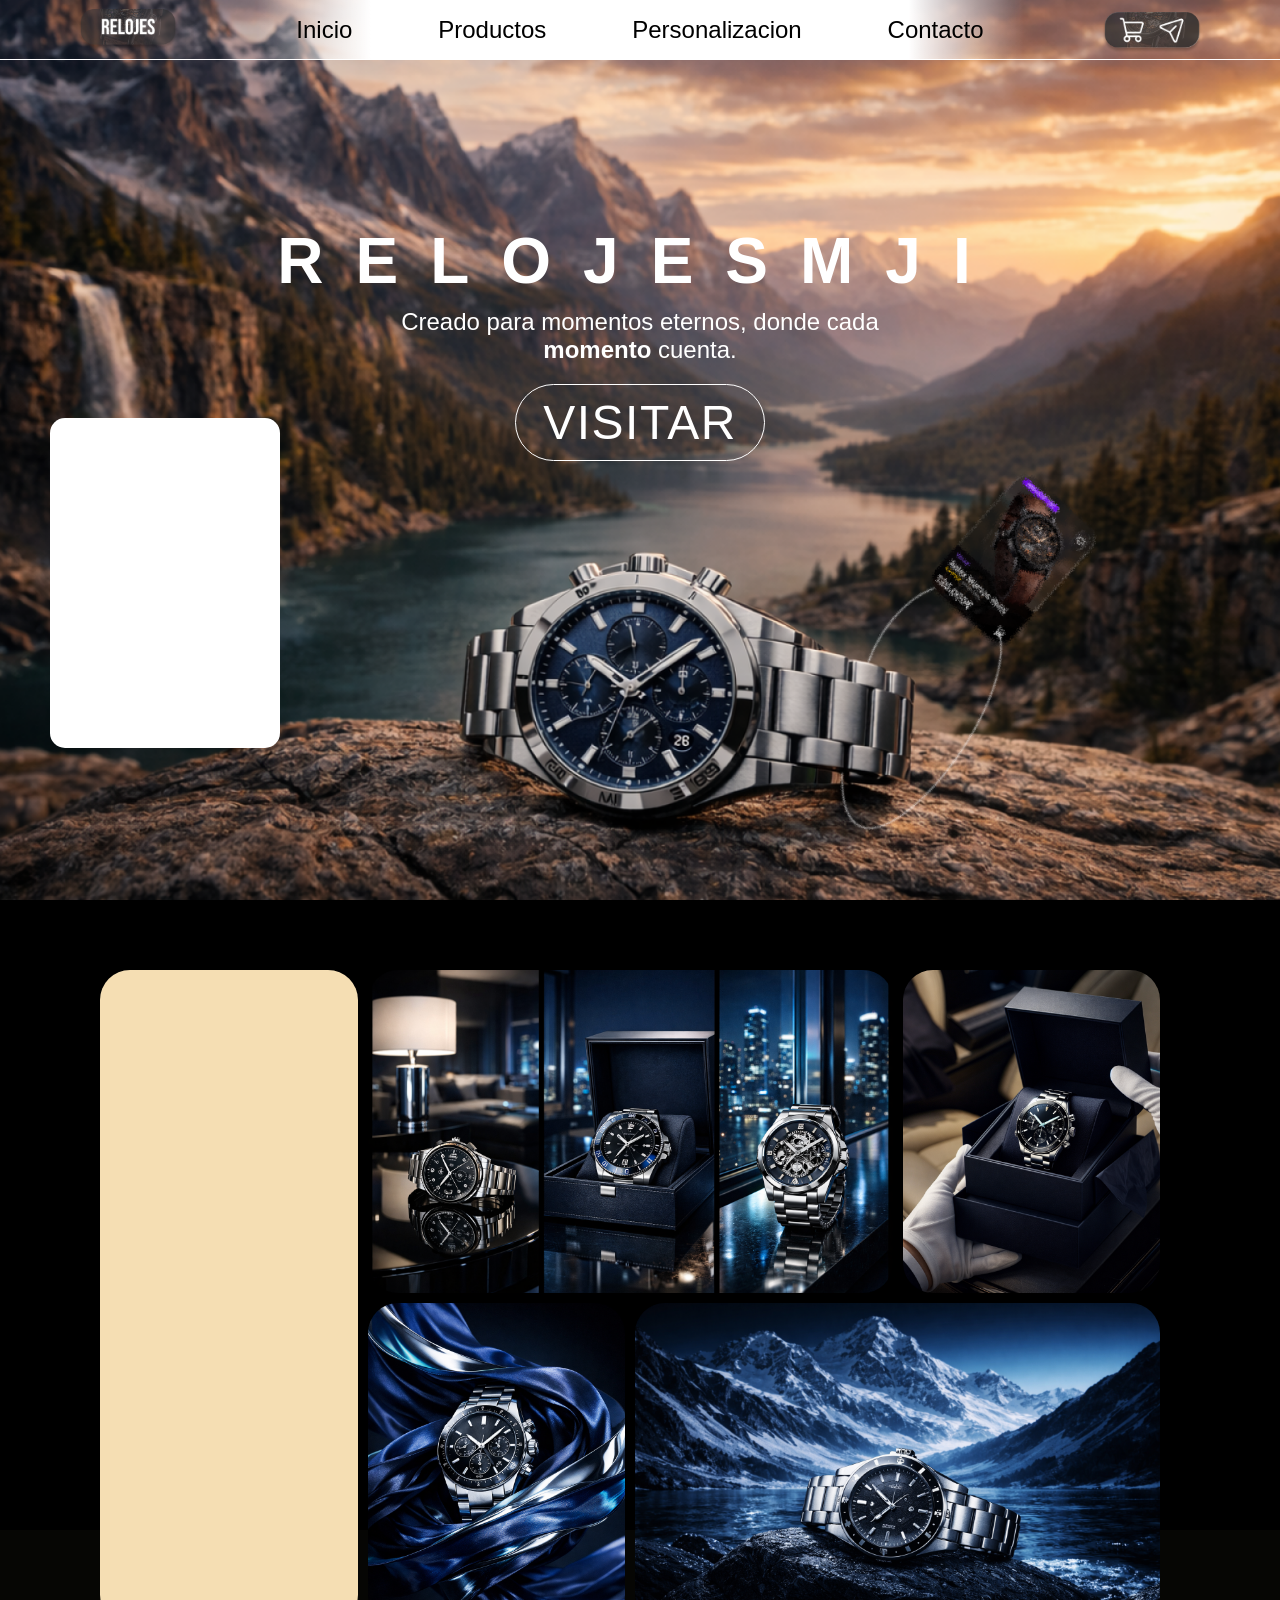
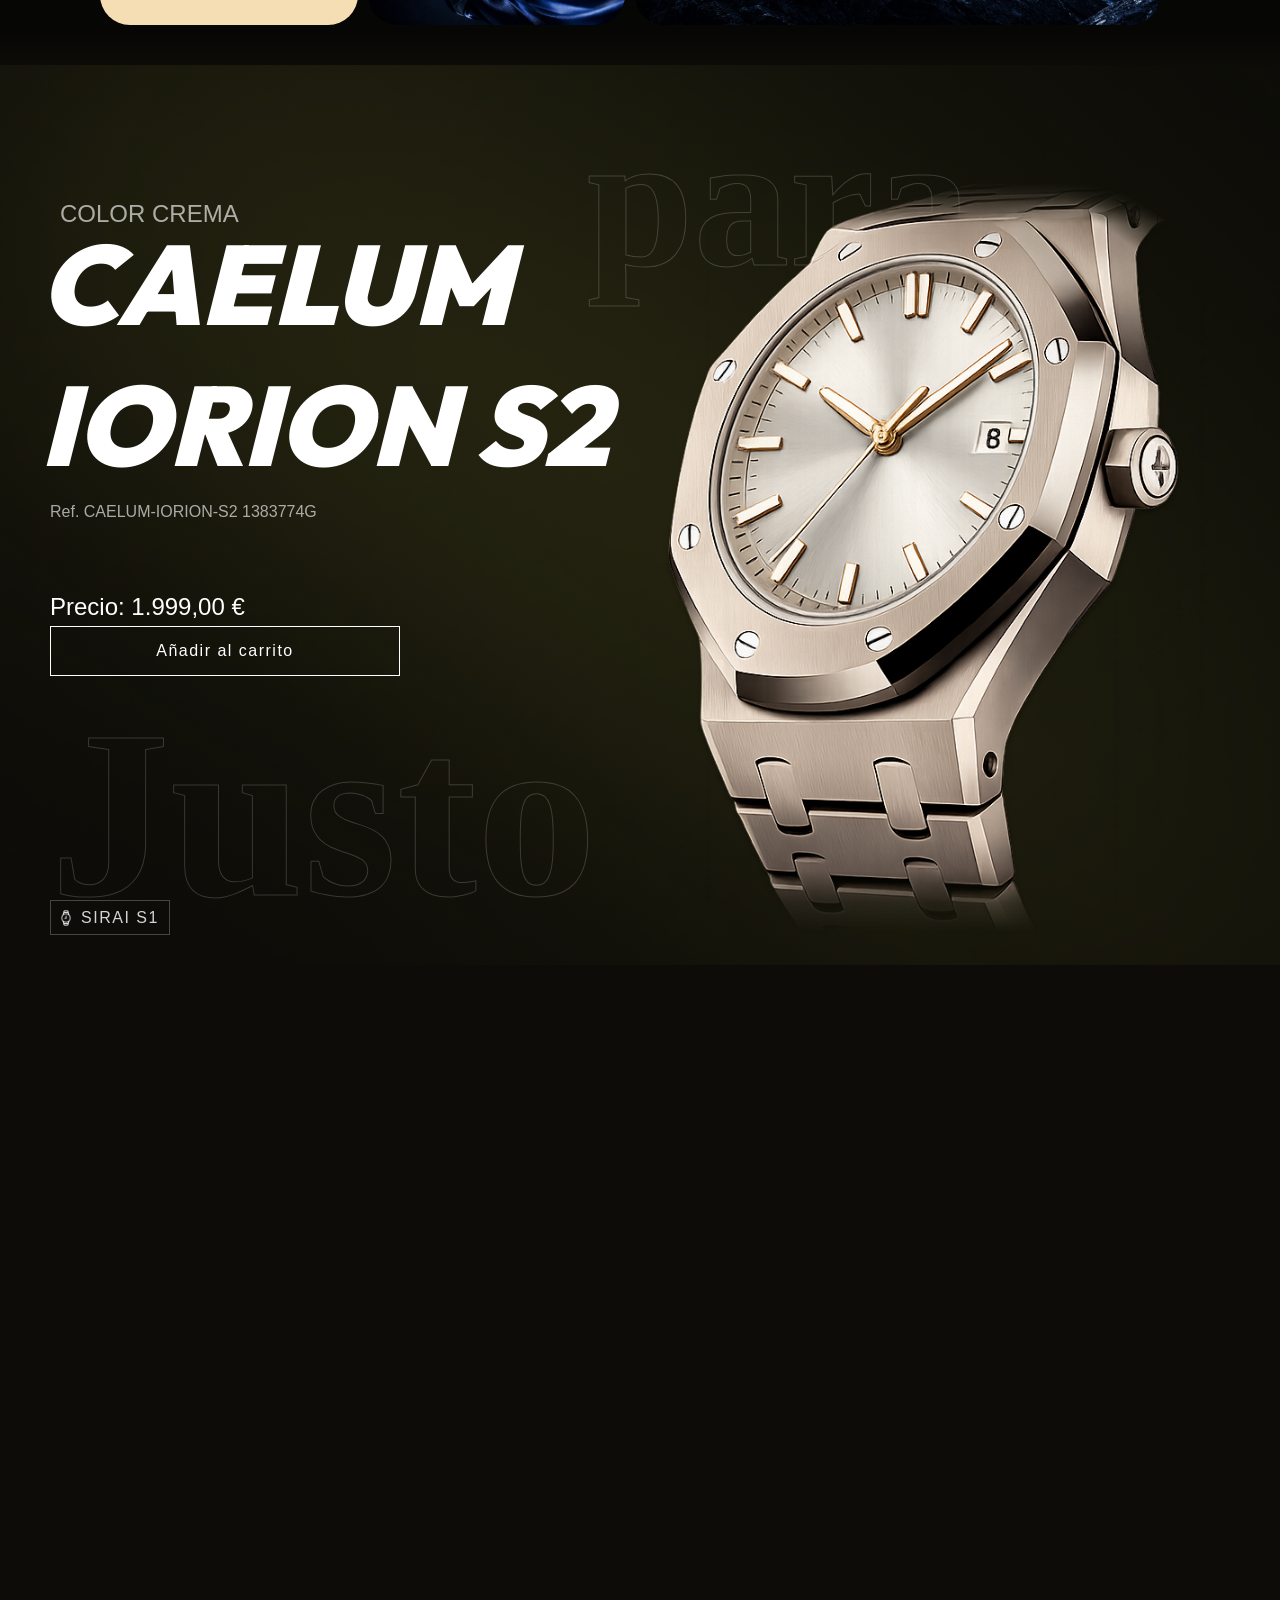
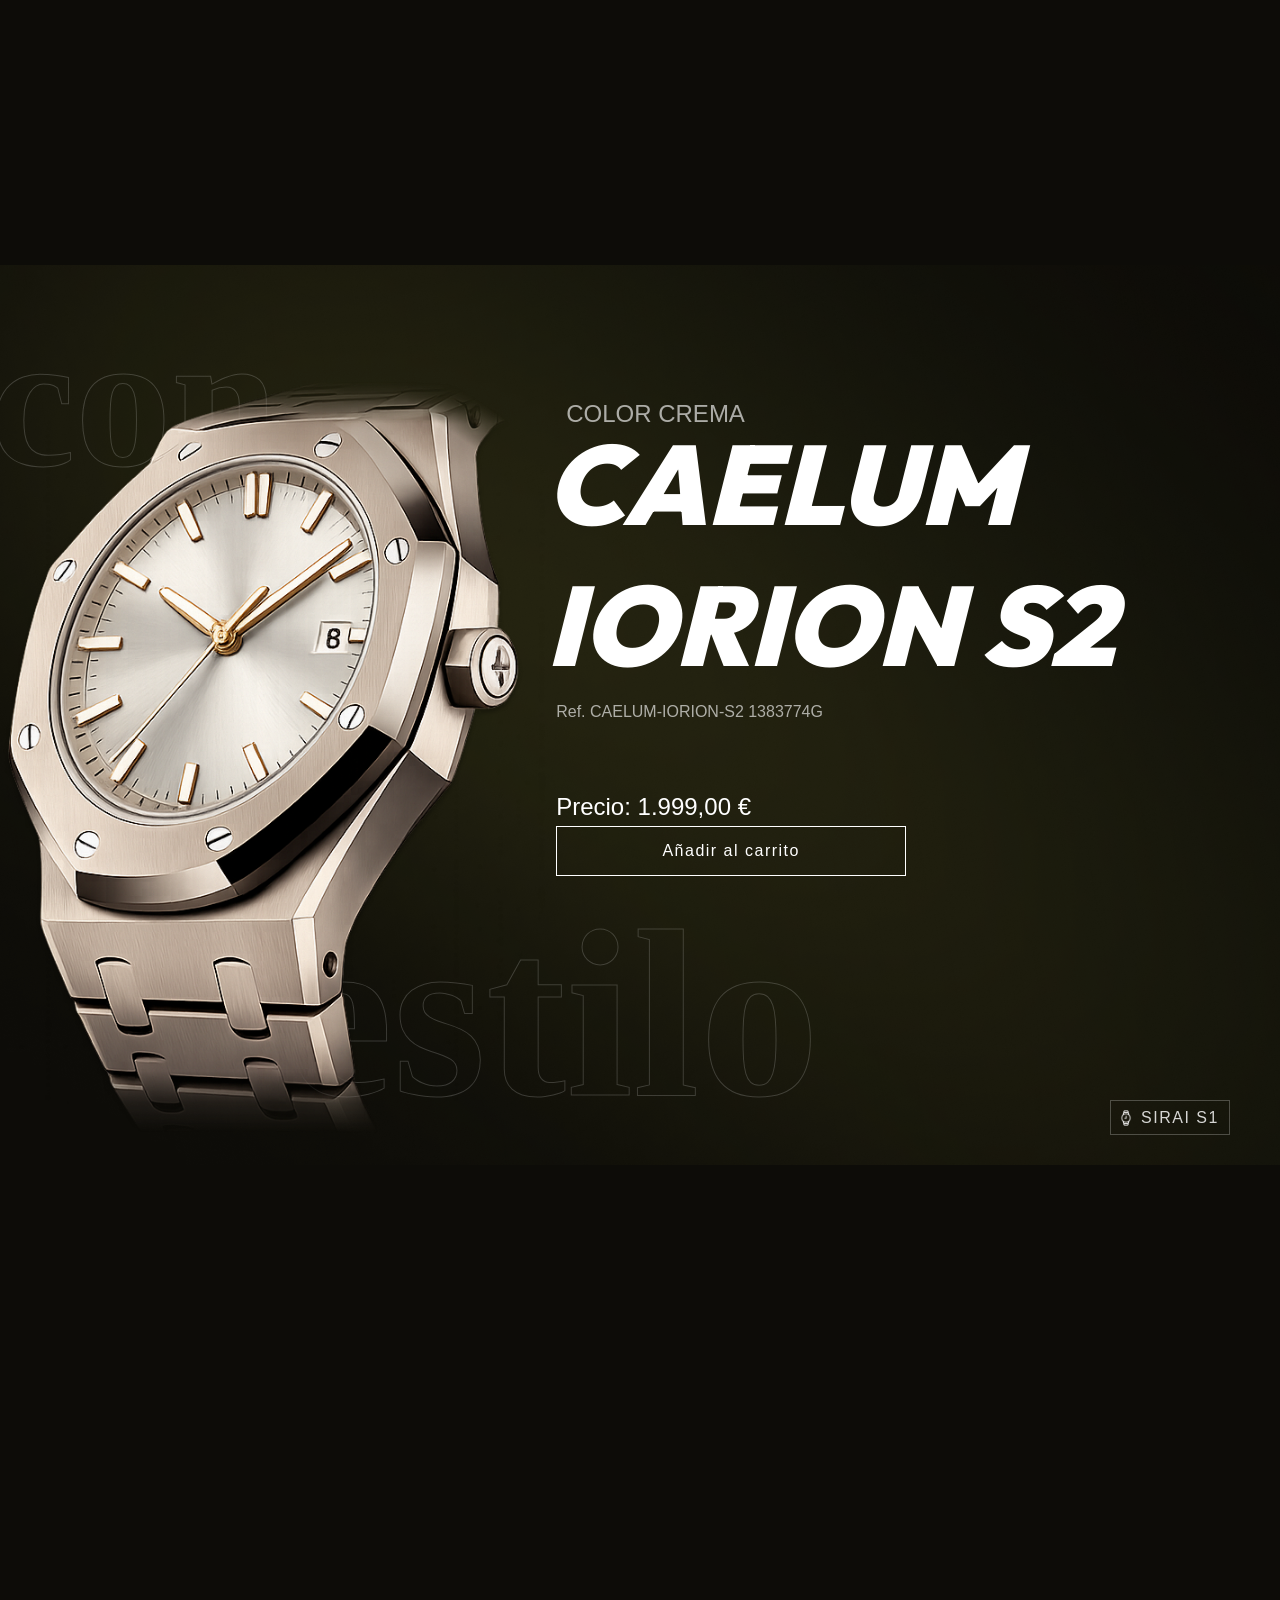
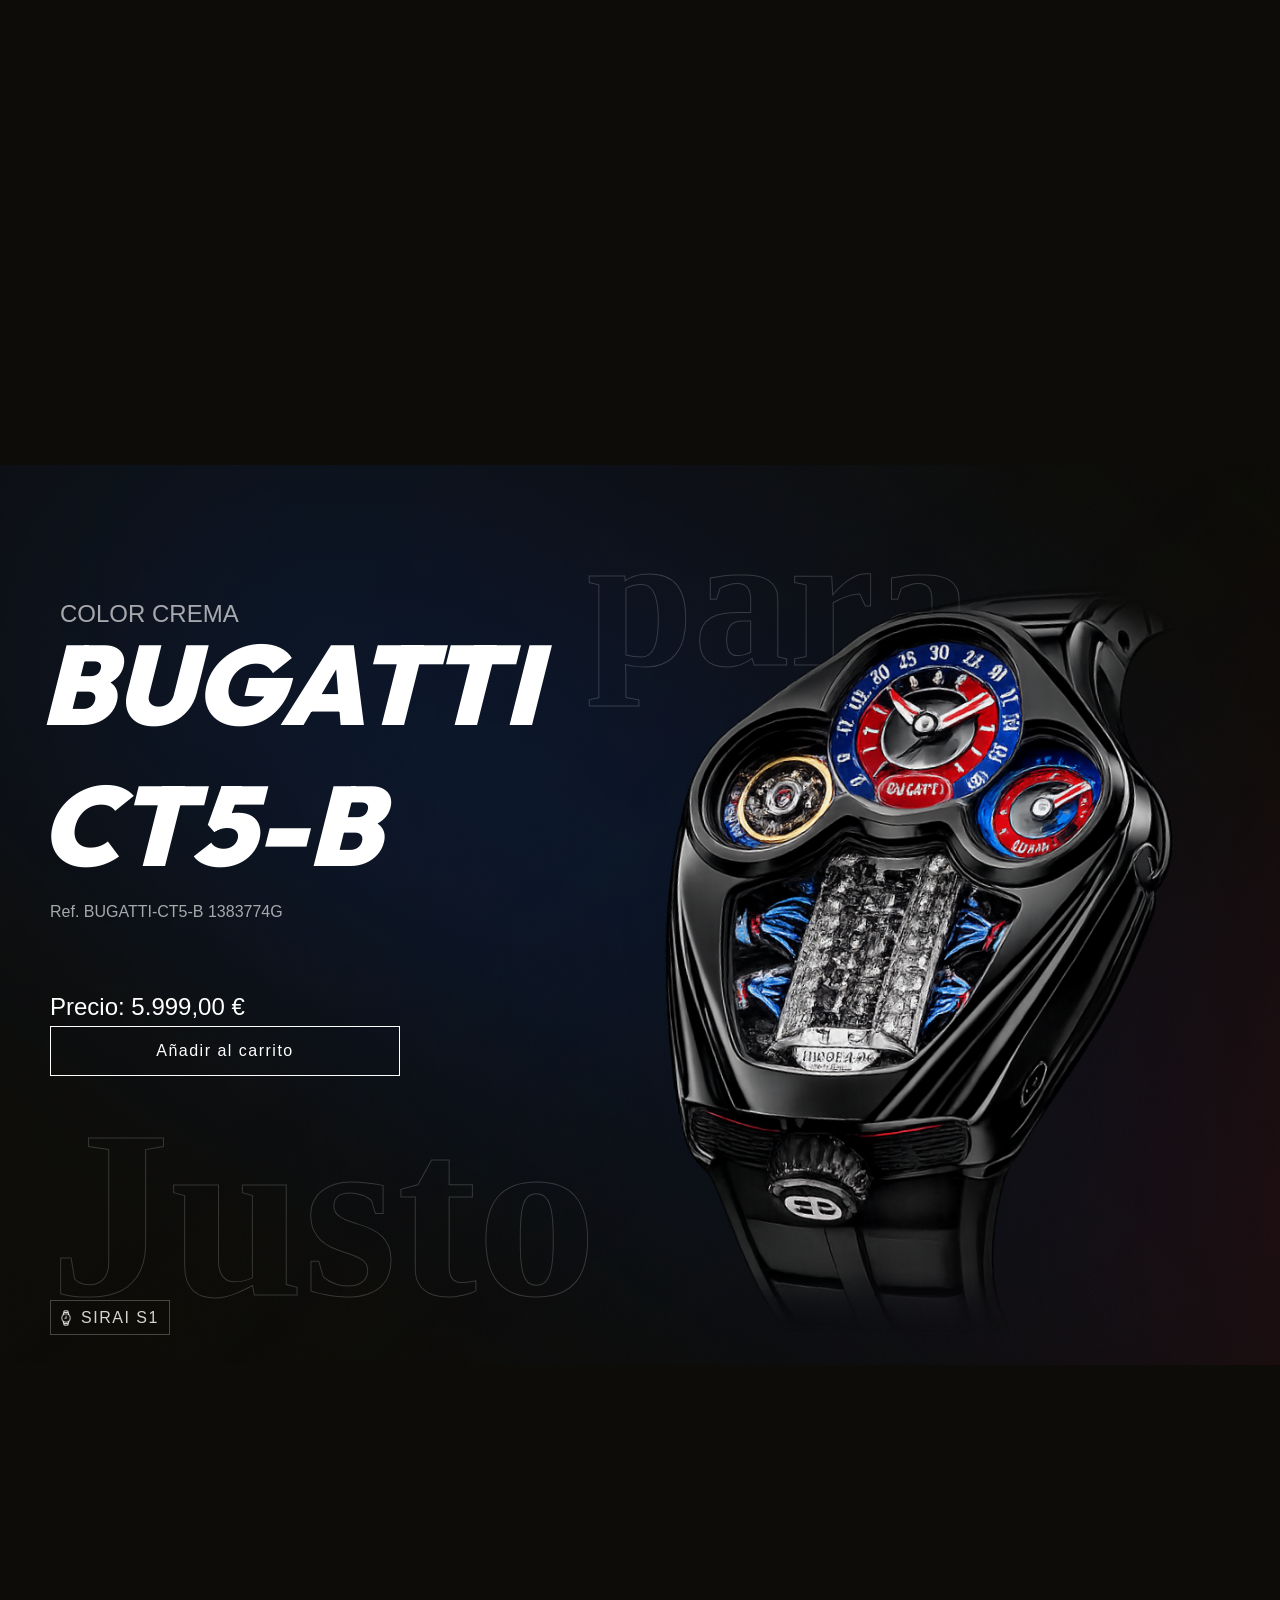
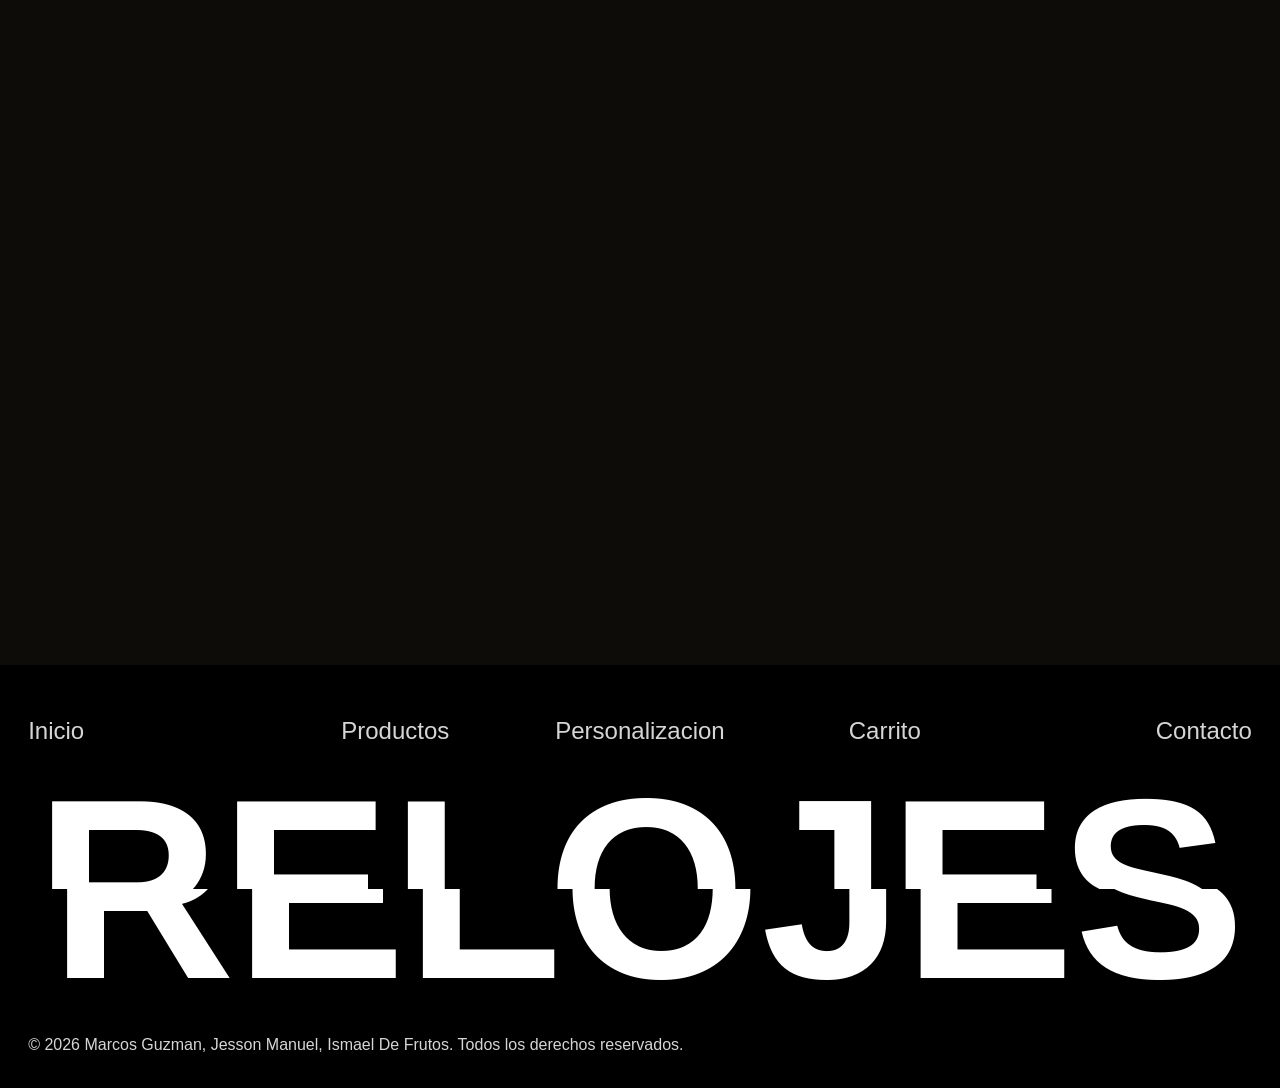
==== commit 80bc88cc: "Modificaciones y Actualizacion carrito" ====
--- a/Proyecto Pagina Web/index.html
+++ b/Proyecto Pagina Web/index.html
@@ -18,8 +18,8 @@
                 <nav id="navMenu">
                     <ul>
                         <li><a href="#">Inicio</a></li>
-                        <li><a href="#">Servicios</a></li>
-                        <li><a href="#">Proyectos</a></li>
+                        <li><a href="#">Productos</a></li>
+                        <li><a href="#">Personalizacion</a></li>
                         <li><a href="#">Contacto</a></li>
                     </ul>
                 </nav>
@@ -43,8 +43,8 @@
                 <img class="imagenFondo" src="multimedia/ImagenFondoSeccionInicio1V8.png" alt="Imagen de fondo de la página de inicio">
                 <div class="carta"></div>
                 <div class="contenedorTituloSeccionPrincipal">
-                    <p class="tituloSeccionPrincipal">RELOJESMJI</p>
-                    <p class="subTituloSeccionPrincipal">Creado para momentos eternos, donde cada <b>momento</b> cuenta.</p>
+                    <h1 class="tituloSeccionPrincipal">RELOJESMJI</h1>
+                    <h2 class="subTituloSeccionPrincipal">Creado para momentos eternos, donde cada <b>momento</b> cuenta.</h2>
                     <button class="botonSeccionPrincipal">VISITAR</button>
                 </div>
             </section>
@@ -189,27 +189,89 @@
                 </div>
             </div>
         </section>
-        <footer>
-                <div class="contenedorFooterArriba">
-                    <ul>
-                        <li><a href="#">Inicio</a></li>
-                        <li><a href="#">Productos</a></li>
-                        <li><a href="#">Personalizacion</a></li>
-                        <li><a href="#">Carrito</a></li>
-                        <li><a href="#">Contacto</a></li>
-                    </ul>
-                </div>
-                <div class="contenedorFooterMedio contenedorFooterMedioArriba">
-                    <p class="pTituloFooter pTituloFooterArriba">RELOJES</p>
-                </div>
-                <div class="contenedorFooterMedio contenedorFooterMedioAbajo">
-                    <p class="pTituloFooter pTituloFooterAbajo">RELOJES</p>
-                </div>
-                <div class="contenedorFooterAbajo">
-                    <p>© 2026 Marcos Guzman, Jesson Manuel, Ismael De Frutos. Todos los derechos reservados.</p>
-                </div>
-        </footer>
+        <section class="contenedorExpositorReloj">
+            <div class="expositorReloj expositorReloj3">
+                <div class="secionExpIzquierda">
+                    <p class="pColorReloj">COLOR CREMA</p>
+                    <h2 class="nombreReloj">BUGATTI <br> CT5-B</h2>
+                    <p class="pReferenciaReloj">Ref. BUGATTI-CT5-B 1383774G</p>
+                    <div class="contenedorCompraExpositor">
+                        <p class="pPrecioExpositor">Precio: 5.999,00 €</p>
+                        <button class="botonAniadirCarritoExpositor">Añadir al carrito</button>
+                    </div>
+                    <p class="pConBorde">Justo</p>
+                    <button class="botonSiguienteReloj">
+                        <img src="multimedia/IconoReloj.png" alt="Icono de reloj">
+                        <span>SIRAI S1</span>
+                    </button>
+                </div>
+                <div class="seccionExpCentro">
+                    <p class="pConBorde pBordeCentro">para</p>
+                    <div class="contenedorImagenExpositor">
+                        <img id="imagenRelojCaelum" src="multimedia/RelojBugatti.png" alt="Reloj Caelum Iorion S2">
+                    </div>
+                </div>
+                <div class="seccionExpDerecha">
+                    <div class="contenedorLemaYImagen">
+                        <div class="contenedorLema">
+                            <p class="pLema">DEFINE TU LEGADO, HAZLO LUJOSO, ETERNO, QUE TRASCIENDA EL TIEMPO ©2026</p>
+                        </div>
+                        <div class="contenedorImagenLema">
+                            <img src="multimedia/RelojDeLujoColorCremaEnCaja.png" alt="Reloj de lujo en caja de presentación">
+                        </div>
+                    </div>
+                    <p class="pConBorde pBordeDerecha">ti</p>
+                    <div class="contenedorTablaExpositor">
+                        <table class="tablaEspecificaciones">
+                            <thead>
+                                <tr class="titulosTabla">
+                                    <td>Versiones</td>
+                                    <td>Material</td>
+                                    <td>Color</td>
+                                </tr>
+                            </thead>
+                            <tbody>
+                                <tr>
+                                    <td>Caelum Iorion S2</td>
+                                    <td>Acero Pulido</td>
+                                    <td>Blanco marfil</td>
+                                </tr>
+                                <tr>
+                                    <td>Caelum Iorion S2 Prestige</td>
+                                    <td>Fibra de carbono</td>
+                                    <td>Negro Titanio</td>
+                                </tr>
+                                <tr>
+                                    <td>Caelum Iorion S2 Sport</td>
+                                    <td>Acero inoxidable</td>
+                                    <td>Azul medianoche</td>
+                                </tr>
+                            </tbody>
+                        </table>
+                    </div>
+                </div>
+            </div>
+        </section>
     </main>
-
+    <footer>
+        <div class="contenedorFooterArriba">
+            <ul>
+                <li><a href="#">Inicio</a></li>
+                <li><a href="#">Productos</a></li>
+                <li><a href="#">Personalizacion</a></li>
+                <li><a href="#">Carrito</a></li>
+                <li><a href="#">Contacto</a></li>
+            </ul>
+        </div>
+        <div class="contenedorFooterMedio contenedorFooterMedioArriba">
+            <p class="pTituloFooter pTituloFooterArriba">RELOJES</p>
+        </div>
+        <div class="contenedorFooterMedio contenedorFooterMedioAbajo">
+            <p class="pTituloFooter pTituloFooterAbajo">RELOJES</p>
+        </div>
+        <div class="contenedorFooterAbajo">
+            <p>© 2026 Marcos Guzman, Jesson Manuel, Ismael De Frutos. Todos los derechos reservados.</p>
+        </div>
+    </footer>
 </body>
 </html>
--- a/Proyecto Pagina Web/css/index_style.css
+++ b/Proyecto Pagina Web/css/index_style.css
@@ -22,6 +22,7 @@
     display: grid;
     grid-template-columns: 20% 60% 20%;
     position: fixed;
+    z-index: 3;
 }
 
 #seccionPrincipal { 
@@ -61,7 +62,7 @@
     position: absolute;
     width: 500px;
     height: 100px;
-    top: 40%;
+    top: 38%;
     left: 50%;
     transform: translate(-50%, -50%); /* Con esto lo que hago es mover el elemento hacia arriba y hacia la izquierda la mitad de su propio tamaño, para que quede en la mitad segun su centro no segun el inicio del contenedor, osea que quede centrado. */
     display: flex;
@@ -168,7 +169,7 @@
 }
 
 #degradadoIzquierda {
-    background: linear-gradient(90deg,rgba(255, 255, 255, 0) 0%, rgba(255, 255, 255, 1) 100%);
+    background: linear-gradient(90deg,rgba(255, 255, 255, 0) 0%, rgba(255, 255, 255, 1) 100%); /* Color degradado o "gradiente" (usando cssgradient.io) */
 }
 
 #degradadoDerecha {
@@ -262,6 +263,7 @@
 
 .cartaBento5 {
     grid-area: cartaBento5;
+    background-image: url(../multimedia/RelojEnvueltoEnTela.png);
 }
 
 .cartaBento6 {
@@ -286,6 +288,10 @@
     overflow: hidden;
 }
 
+.expositorReloj3 {
+    background-image: url(../multimedia/FondoRelojBugatti.png);
+}
+
 .secionExpIzquierda {
     height: 100%;
     background-color: transparent;
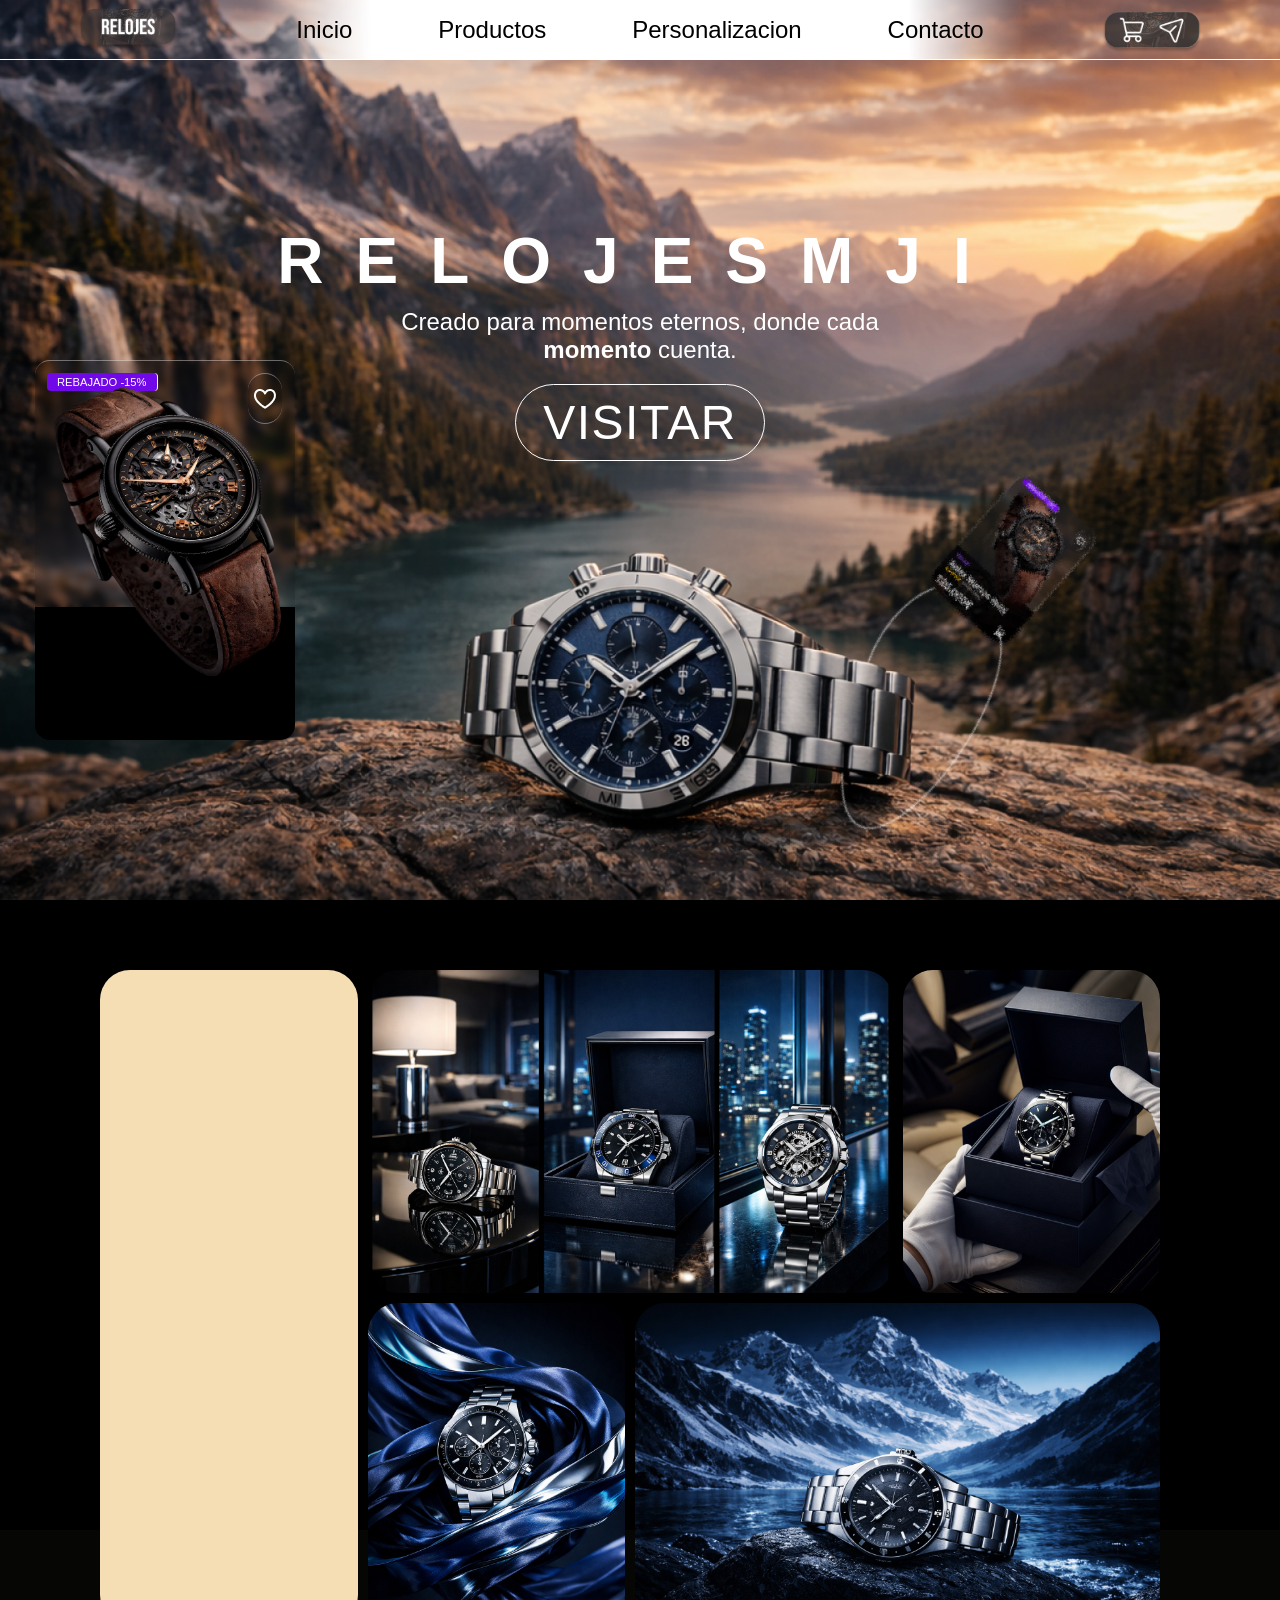
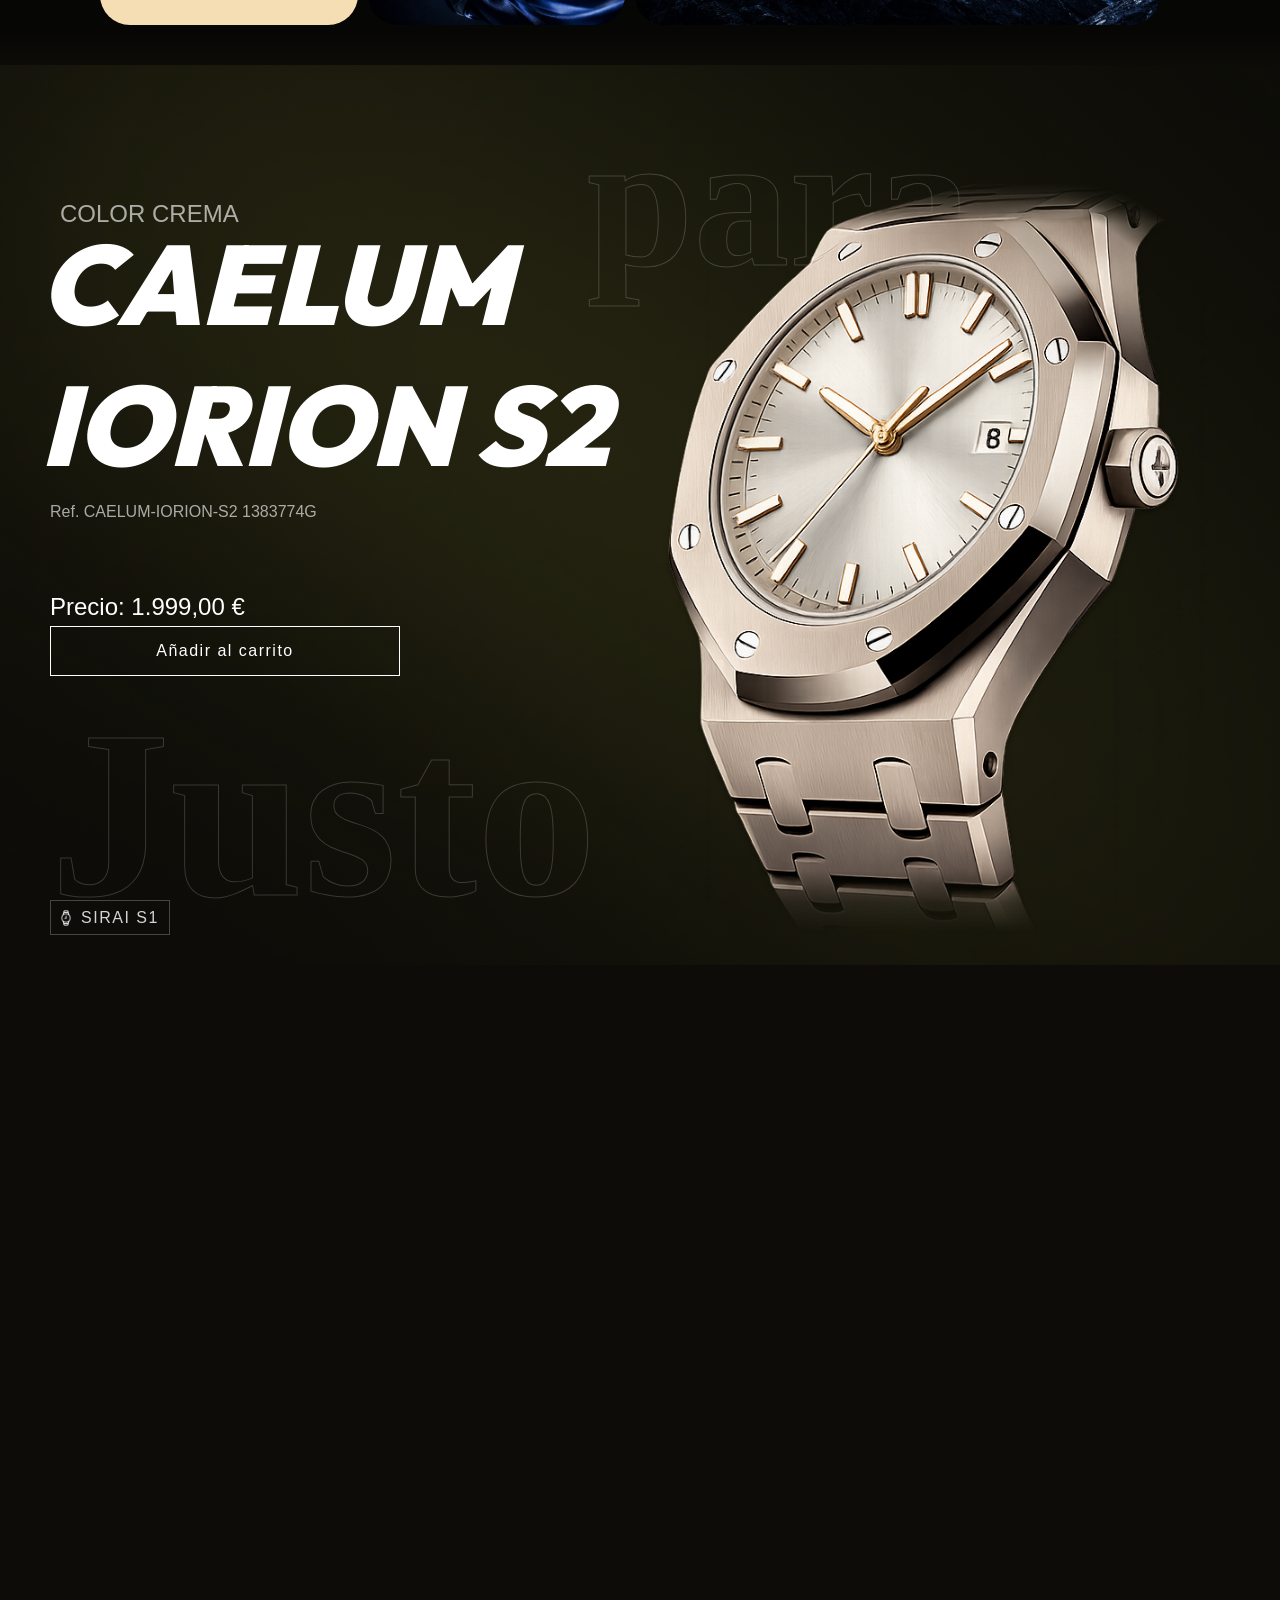
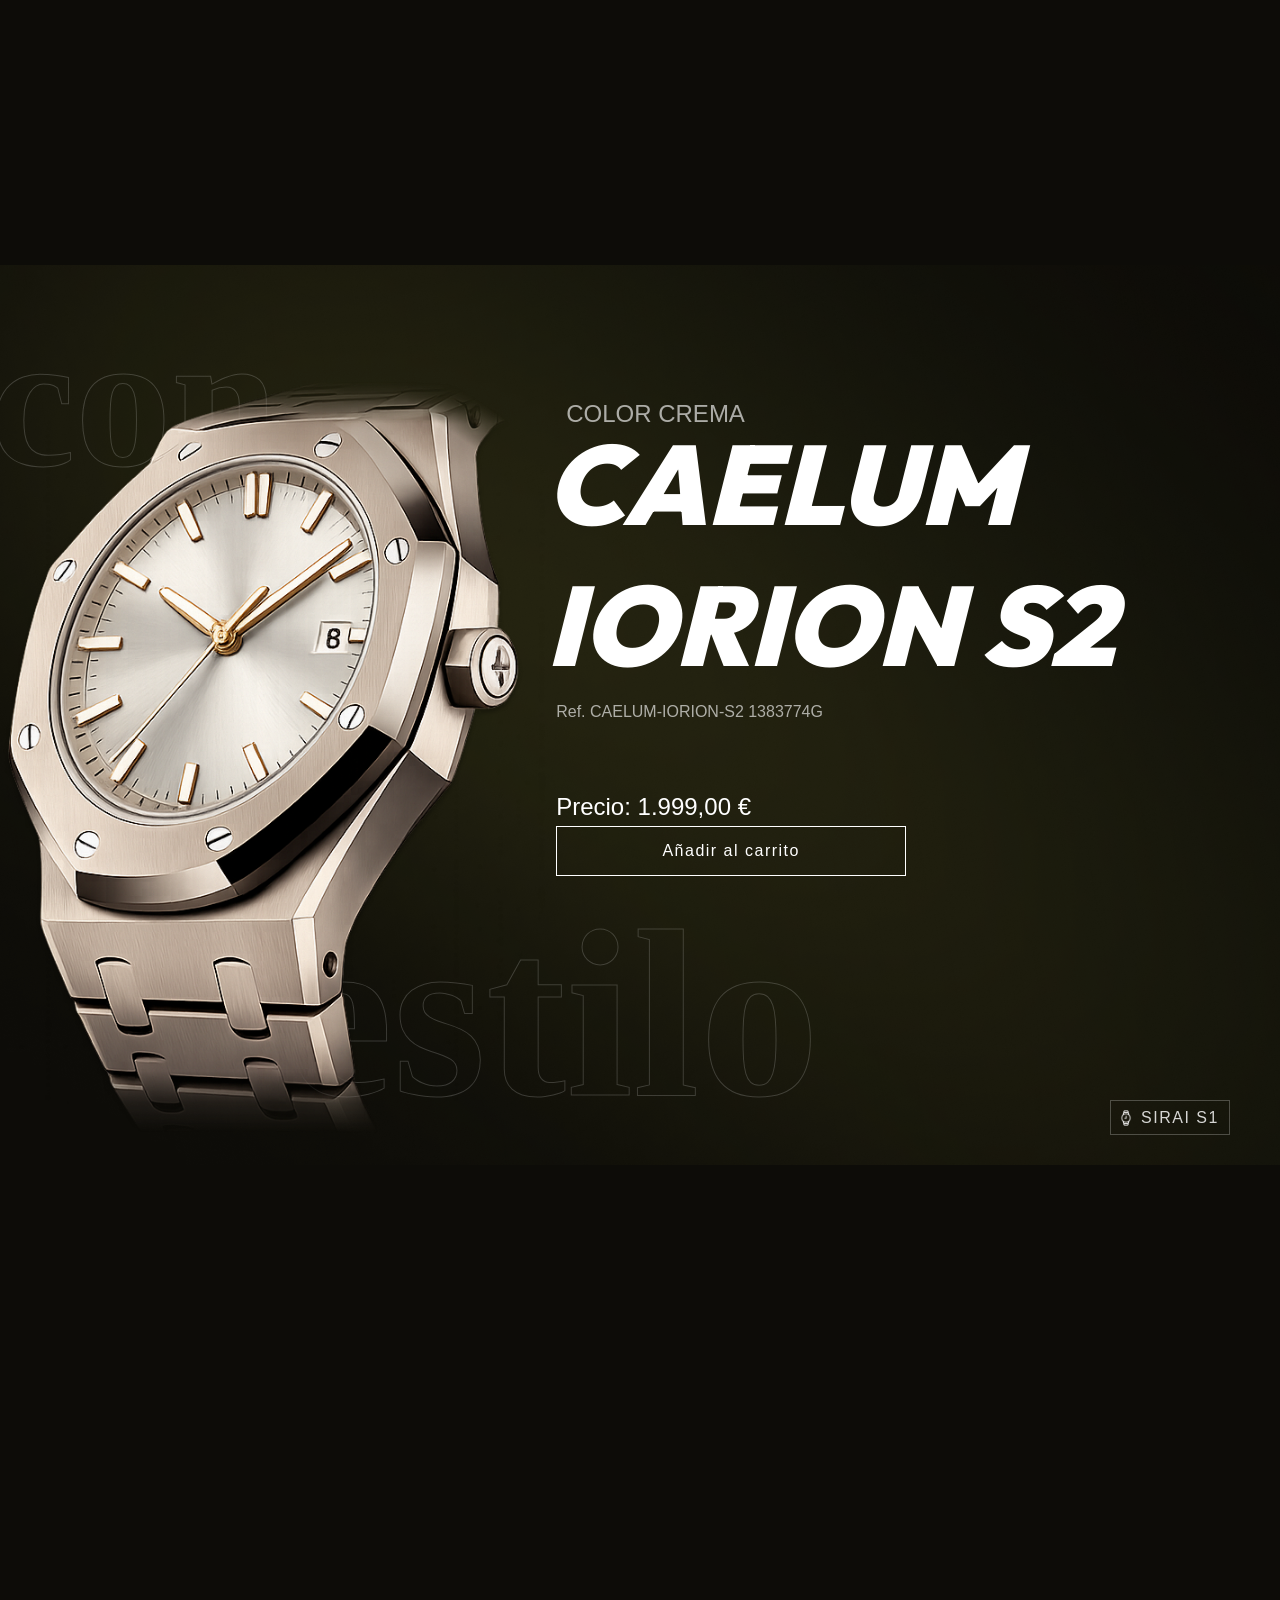
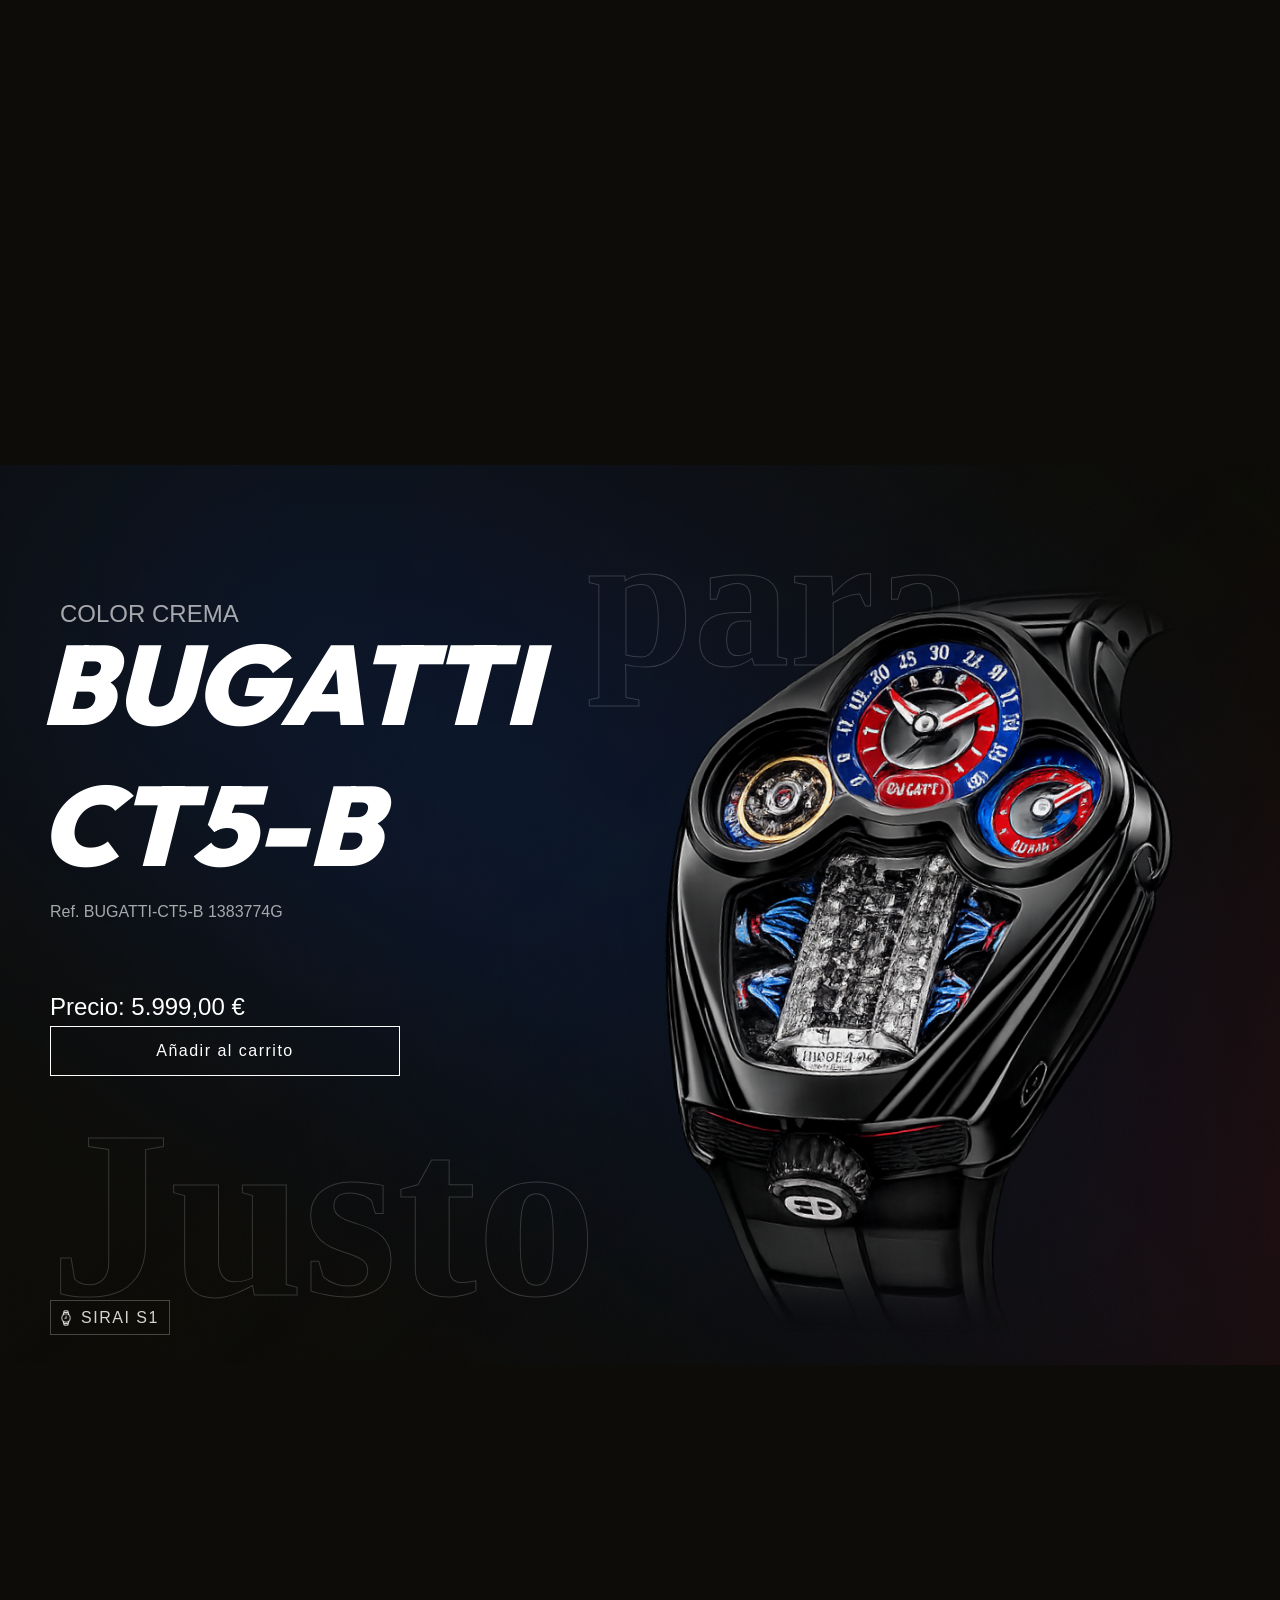
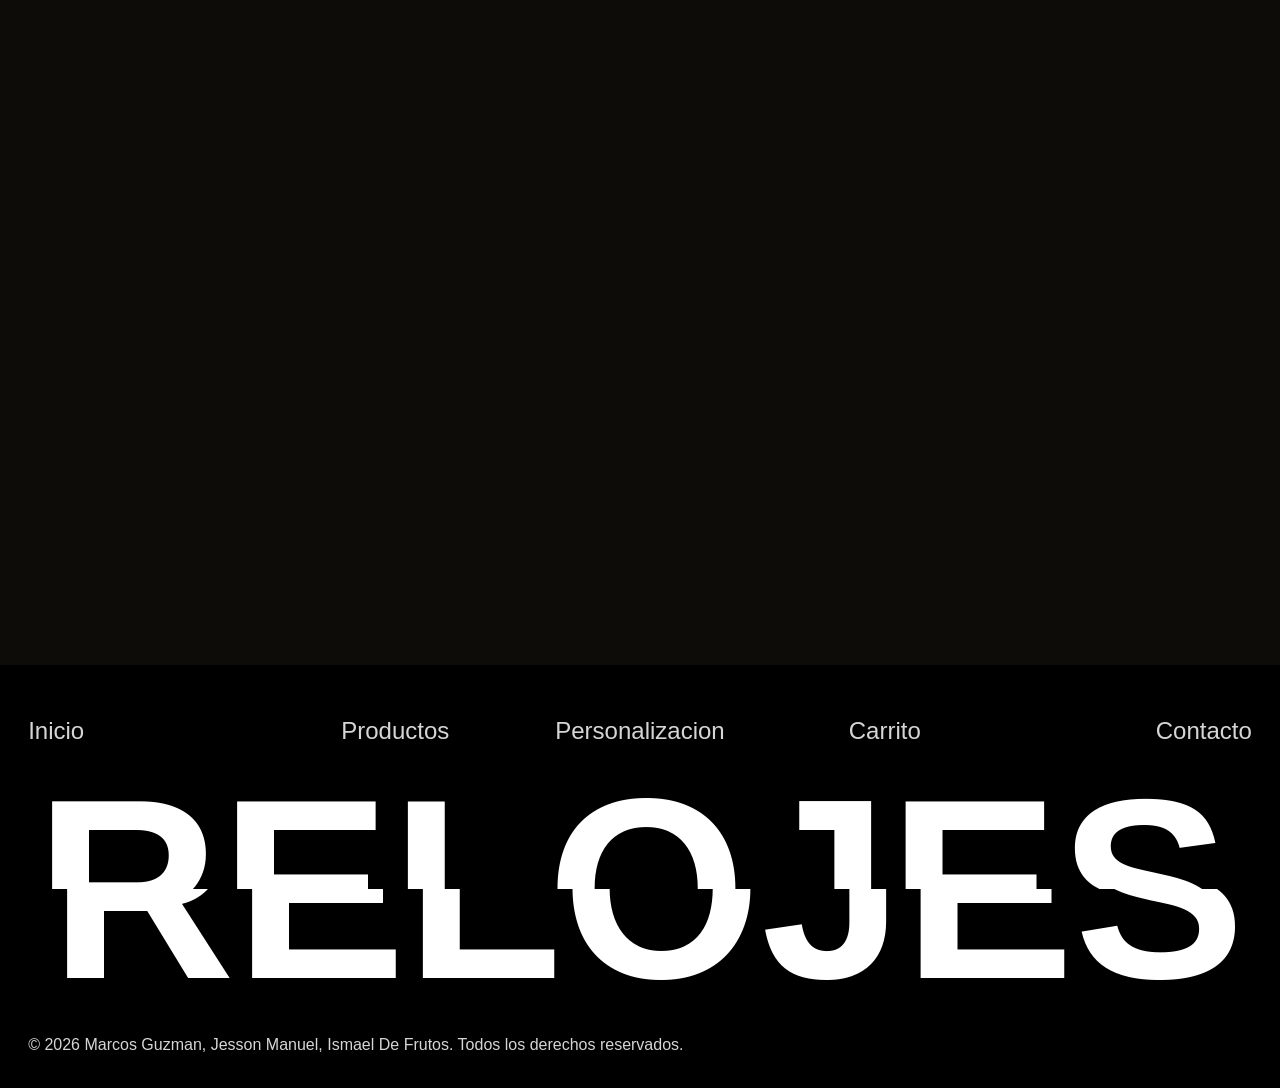
==== commit 192a1c55: "Carta producto inicio v1" ====
--- a/Proyecto Pagina Web/index.html
+++ b/Proyecto Pagina Web/index.html
@@ -4,34 +4,36 @@
     <meta charset="UTF-8">
     <meta name="viewport" content="width=device-width, initial-scale=1.0">
     <link rel="stylesheet" href="css/index_style.css">
+    <link rel="stylesheet" href="css/header_style.css">
+    <link rel="stylesheet" href="css/footer_style.css">
     <script src="js/index_script.js" defer></script>
     <title>Pagina Web Relojes</title>
 </head>
 <body>
     <header>
-        <div id="menuLogo">
-            <div id="cajitaLogo"></div>
-        </div>
-        <div id="menuNavegacion">
-            <div id="degradadoIzquierda"></div>
-            <div id="contenedorNavMenu">
-                <nav id="navMenu">
+        <div class="menuLogo">
+            <div class="cajitaLogo"></div>
+        </div>
+        <div class="menuNavegacion">
+            <div class="degradadoIzquierda"></div>
+            <div class="contenedorNavMenu">
+                <nav class="navMenu">
                     <ul>
                         <li><a href="#">Inicio</a></li>
                         <li><a href="#">Productos</a></li>
                         <li><a href="#">Personalizacion</a></li>
-                        <li><a href="#">Contacto</a></li>
+                        <li><a href="./html/formulario.html">Contacto</a></li>
                     </ul>
                 </nav>
             </div>
-            <div id="degradadoDerecha"></div>
-        </div>
-        <div id="menuBotones">
-            <div id="cajitaBotones">
-                <button class="botonInicio">
+            <div class="degradadoDerecha"></div>
+        </div>
+        <div class="menuBotones">
+            <div class="cajitaBotones">
+                <button class="botonMenu">
                     <img src="multimedia/IconoCarrito.png" alt="Icono de carrito">
                 </button>
-                <button class="botonInicio">
+                <button class="botonMenu">
                     <img src="multimedia/IconoContacto.png" alt="Icono de contacto">
                 </button>
             </div>
@@ -41,7 +43,22 @@
         <div id="contenedorSticky">
             <section id="seccionPrincipal"> 
                 <img class="imagenFondo" src="multimedia/ImagenFondoSeccionInicio1V8.png" alt="Imagen de fondo de la página de inicio">
-                <div class="carta"></div>
+                <div class="cartaReloj">
+                    <div class="cartaParteSuperior">
+                        <div class="cartaParteSuperiorContenedorTexto">
+                            <div class="cartaContenedorRebaja">
+                                <p>REBAJADO -15%</p>
+                            </div>
+                            <div class="cartaContenedorBotonCorazon">
+                                <button><img src="multimedia/IconoCorazon.png" alt=""></button>
+                            </div>
+                        </div>
+                        <div class="cartaParteSuperiorContenedorImagen">
+                            <img src="multimedia/RelojCorreaCuero.png" alt="Reloj con correa de cuero">
+                        </div>
+                    </div>
+                    <div class="cartaParteInferior"></div>
+                </div>
                 <div class="contenedorTituloSeccionPrincipal">
                     <h1 class="tituloSeccionPrincipal">RELOJESMJI</h1>
                     <h2 class="subTituloSeccionPrincipal">Creado para momentos eternos, donde cada <b>momento</b> cuenta.</h2>
--- a/Proyecto Pagina Web/css/index_style.css
+++ b/Proyecto Pagina Web/css/index_style.css
@@ -10,19 +10,6 @@
 
 body {
     background-color: #0D0C08;
-}
-
-header {
-    height: 60px;
-    width: 100%;
-    background-color: rgba(255, 255, 255, 0);
-    border-bottom: solid 1px white;
-    position: absolute;
-    z-index: 2;
-    display: grid;
-    grid-template-columns: 20% 60% 20%;
-    position: fixed;
-    z-index: 3;
 }
 
 #seccionPrincipal { 
@@ -50,12 +37,105 @@
     z-index: 1;
 }
 
-.carta {
+.cartaReloj {
     position: absolute;
-    width: 230px;
-    height: 330px;
-    background: white;
+    width: 260px;
+    height: 380px;
+    background: transparent;
     border-radius: 15px;
+    display: flex;
+    align-items: top;
+    flex-direction: column;
+}
+
+.cartaParteSuperior {
+    width: 100%;
+    height: 65%;
+    background-color: red;
+    border-top-left-radius: 15px;
+    border-top-right-radius: 15px;
+    /* Efecto de glassmorphism que he sacado de css.glass */
+    background: rgba(0, 0, 0, 0.12);
+    box-shadow: 0 4px 30px rgba(0, 0, 0, 0.1);
+    backdrop-filter: blur(3.7px);
+    -webkit-backdrop-filter: blur(3.7px);
+    /* Efecto de glassmorphism que he sacado de css.glass */
+    border-top: 1px solid rgba(255, 255, 255, 0.377);
+    background-image: url(../multimedia/RelojCorreaCueroFondo.png);
+    background-size:contain;
+    background-repeat: no-repeat;
+    background-position: 10px 20px;
+}
+
+.cartaParteInferior {
+    width: 100%;
+    height: 35%;
+    background-color: black;
+    border-bottom-left-radius: 15px;
+    border-bottom-right-radius: 15px;
+}
+
+.cartaParteSuperiorContenedorTexto {
+    width: 100%;
+    height: 30%;
+    display: flex;
+    align-items: start;
+    justify-content: left;
+    padding-top: 12px;
+    padding-left: 12px;
+}
+
+.cartaContenedorRebaja {
+    width: fit-content;
+    height: fit-content;
+    background-color: #7008E7;
+    border-radius: 4px;
+    padding-top: 3px;
+    padding-bottom: 3px;
+    padding-right: 10px;
+    padding-left: 10px;
+    border-right: white solid 1px;
+}
+
+.cartaContenedorRebaja p {
+    font-family: 'Inter', sans-serif;
+    font-weight: 500;
+    font-size: 0.7rem;
+    color: white;
+}
+
+.cartaContenedorBotonCorazon {
+    width: fit-content;
+    height: fit-content;
+    margin-left: auto;
+    margin-right: 13px;
+    padding-right: 6px;
+    padding-left: 6px;
+    padding-top: 15px;
+    padding-bottom: 10px;
+    /* Efecto de glassmorphism que he sacado de css.glass */
+    background: rgba(0, 0, 0, 0.12);
+    box-shadow: 0 4px 30px rgba(0, 0, 0, 0.1);
+    backdrop-filter: blur(3.7px);
+    -webkit-backdrop-filter: blur(3.7px);
+    /* Efecto de glassmorphism que he sacado de css.glass */
+    border-top: 1px solid rgba(255, 255, 255, 0.377);
+    border-bottom: 1px solid rgba(255, 255, 255, 0.377);
+    border-radius: 50px;
+}
+
+.cartaContenedorBotonCorazon button {
+    background-color: transparent;
+    border: none;
+    cursor: pointer;
+}
+
+.cartaParteSuperiorContenedorImagen img {
+    height: 100%;
+    width: 100%;
+    object-fit: contain;
+    object-position: center;
+    margin-top: -52px;
 }
 
 .contenedorTituloSeccionPrincipal {
@@ -103,108 +183,6 @@
     color: white;
     cursor: pointer;
 
-}
-
-#menuLogo {
-    height: 100%;
-    width: 100%;
-    background-color: transparent;
-    display: flex;
-    align-items: center;
-    justify-content: center;
-}
-
-#cajitaLogo {
-    height: 90%;
-    width: 100px;
-    background-image: url("../multimedia/LogoProvisional.png");
-    background-size: contain;
-    background-repeat: no-repeat;
-    background-position: center;
-}
-
-#cajitaBotones {
-    height: 90%;
-    width: 100px;
-    background-image: url("../multimedia/FondoCajaBotones.png");
-    background-size: contain;
-    background-repeat: no-repeat;
-    background-position: center;
-    margin-bottom: -5px; /* Un pequeño ajuste de la posicion para que quede mas abajo. */
-    display: flex;
-    align-items: center;
-    justify-content: center;
-    gap: 10px;
-}
-
-.botonInicio {
-    height: 30px;
-    width: 30px;
-    background-color: transparent;
-    border: none;
-    cursor: pointer;
-    margin-bottom: 5px;
-}
-
-.botonInicio img {
-    height: 100%;
-    width: 100%;
-}
-
-#menuNavegacion {
-    height: 100%;
-    width: 100%;
-    background-color: transparent;
-    display: grid;
-    grid-template-columns: 15% 70% 15%;
-}
-
-#menuBotones {
-    height: 100%;
-    width: 100%;
-    background-color: transparent;
-    display: flex;
-    align-items: center;
-    justify-content: center;
-}
-
-#degradadoIzquierda {
-    background: linear-gradient(90deg,rgba(255, 255, 255, 0) 0%, rgba(255, 255, 255, 1) 100%); /* Color degradado o "gradiente" (usando cssgradient.io) */
-}
-
-#degradadoDerecha {
-    background: linear-gradient(90deg,rgba(255, 255, 255, 1) 0%, rgba(255, 255, 255, 0) 100%);
-}
-
-#contenedorNavMenu {
-    background-color: white;
-    display: flex;
-    justify-content: center;
-    z-index: 1;
-}
-
-#navMenu {
-    display: flex;
-    align-items: center;
-    justify-content: center;
-}
-
-#navMenu ul {
-    display: flex;
-    list-style: none;
-    gap: 20%;
-    align-items: center;
-    justify-content: center;
-    margin: 0;
-    padding: 0;
-}
-
-#navMenu a {
-    text-decoration: none;
-    color: rgb(0, 0, 0);
-    font-family: 'Clash Display', sans-serif;
-    font-weight: 500;
-    font-size: 24px;
 }
 
 #bentoGrid {
@@ -537,126 +515,6 @@
     border-bottom: solid 1px rgba(255, 255, 255, 0.555);
 }
 
-footer {
-    width: 100%;
-    background-color: black;
-    display: flex;
-    flex-direction: column;
-}
-
-.contenedorFooterArriba {
-    width: 100%;
-    height: 80px;
-    background-color: transparent;
-    display: flex;
-    align-items: end;
-    justify-content: left;
-    flex-direction: row;
-    margin-bottom: -30px;
-    z-index: 2;
-}
-
-.contenedorFooterArriba ul {
-    display: flex;
-    align-items: center;
-    justify-content: left;
-    list-style: none;
-    margin-left: 2.2%;
-    margin-right: 2.2%;
-    width: 100%;
-    grid-template-columns: 1fr 1fr 1fr 1fr 1fr;
-}
-
-.contenedorFooterArriba ul li {
-    width: 100%;
-    display: flex;
-    justify-content: center;
-}
-
-.contenedorFooterArriba ul li:first-child { /* Selecciono el primer li de la lista */
-    justify-content: left;
-}
-
-.contenedorFooterArriba ul li:last-child { /* Selecciono el ultimo li de la lista */
-    justify-content: right;
-}
-
-.contenedorFooterArriba ul a {
-    text-decoration: none;
-    font-family: 'Clash Display', sans-serif;
-    font-weight: 400;
-    font-size: 1.5rem;
-    color: rgba(255, 255, 255, 0.836);
-}
-
-.contenedorFooterArriba ul a:hover {
-    text-decoration: line-through;
-}
-
-.contenedorFooterMedio {
-    width: 100%;
-    height: 174px;
-    background-color: transparent;
-    display: flex;
-    justify-content: center;
-    overflow: hidden;
-    z-index: 1;
-}
-
-.contenedorFooterAbajo {
-    width: 100%;
-    height: 25px;
-    background-color: transparent;
-    display: flex;
-    align-items: top;
-    z-index: 2;
-}
-
-.contenedorFooterMedioArriba {
-    align-items: end;
-}
-
-.contenedorFooterMedioAbajo {
-    align-items: top;
-}
-
-.pTituloFooter {
-    font-family: 'Clash Display', sans-serif;
-    font-weight: 900;
-    font-size: 20vw;
-    color: white;
-    line-height: 0;
-}
-
-.pTituloFooterArriba {
-    margin-left: -15px;
-    transition: margin-left 0.5s ease; /* Hago que la transformacion del margen al volver a su estado original sea progresiva */
-}
-
-.pTituloFooterAbajo {
-    margin-right: -15px;
-    transition: margin-right 0.5s ease;
-}
-
-.pTituloFooterArriba:hover {
-    margin-left: 0px;
-    transition: margin-left 0.5s ease; /* Hago que la transformacion del margen sea progresiva */ 
-}
-
-.pTituloFooterAbajo:hover {
-    margin-right: 0px;
-    transition: margin-right 0.5s ease;
-}
-
-.contenedorFooterAbajo p {
-    font-family: 'Clash Display', sans-serif;
-    font-weight: 300;
-    font-size: 1rem;
-    color: rgba(255, 255, 255, 0.836);
-    margin-left: 2.2%;
-    margin-top: -3vh;
-}
-
 @media screen and (max-width: 1686px) {
   .seccionExpDerecha {
     display: none;
--- a/Proyecto Pagina Web/css/header_style.css
+++ b/Proyecto Pagina Web/css/header_style.css
@@ -0,0 +1,114 @@
+header {
+    height: 60px;
+    width: 100%;
+    background-color: rgba(255, 255, 255, 0);
+    border-bottom: solid 1px white;
+    position: absolute;
+    z-index: 2;
+    display: grid;
+    grid-template-columns: 20% 60% 20%;
+    position: fixed;
+    z-index: 3;
+}
+
+.menuLogo {
+    height: 100%;
+    width: 100%;
+    background-color: transparent;
+    display: flex;
+    align-items: center;
+    justify-content: center;
+}
+
+.cajitaLogo {
+    height: 90%;
+    width: 100px;
+    background-image: url("../multimedia/LogoProvisional.png");
+    background-size: contain;
+    background-repeat: no-repeat;
+    background-position: center;
+}
+
+.cajitaBotones {
+    height: 90%;
+    width: 100px;
+    background-image: url("../multimedia/FondoCajaBotones.png");
+    background-size: contain;
+    background-repeat: no-repeat;
+    background-position: center;
+    margin-bottom: -5px; /* Un pequeño ajuste de la posicion para que quede mas abajo. */
+    display: flex;
+    align-items: center;
+    justify-content: center;
+    gap: 10px;
+}
+
+.botonMenu {
+    height: 30px;
+    width: 30px;
+    background-color: transparent;
+    border: none;
+    cursor: pointer;
+    margin-bottom: 5px;
+}
+
+.botonMenu img {
+    height: 100%;
+    width: 100%;
+}
+
+.menuNavegacion {
+    height: 100%;
+    width: 100%;
+    background-color: transparent;
+    display: grid;
+    grid-template-columns: 15% 70% 15%;
+}
+
+.menuBotones {
+    height: 100%;
+    width: 100%;
+    background-color: transparent;
+    display: flex;
+    align-items: center;
+    justify-content: center;
+}
+
+.degradadoIzquierda {
+    background: linear-gradient(90deg,rgba(255, 255, 255, 0) 0%, rgba(255, 255, 255, 1) 100%); /* Color degradado o "gradiente" (usando cssgradient.io) */
+}
+
+.degradadoDerecha {
+    background: linear-gradient(90deg,rgba(255, 255, 255, 1) 0%, rgba(255, 255, 255, 0) 100%);
+}
+
+.contenedorNavMenu {
+    background-color: white;
+    display: flex;
+    justify-content: center;
+    z-index: 1;
+}
+
+.navMenu {
+    display: flex;
+    align-items: center;
+    justify-content: center;
+}
+
+.navMenu ul {
+    display: flex;
+    list-style: none;
+    gap: 20%;
+    align-items: center;
+    justify-content: center;
+    margin: 0;
+    padding: 0;
+}
+
+.navMenu a {
+    text-decoration: none;
+    color: rgb(0, 0, 0);
+    font-family: 'Clash Display', sans-serif;
+    font-weight: 500;
+    font-size: 24px;
+}
--- a/Proyecto Pagina Web/css/footer_style.css
+++ b/Proyecto Pagina Web/css/footer_style.css
@@ -0,0 +1,119 @@
+footer {
+    width: 100%;
+    background-color: black;
+    display: flex;
+    flex-direction: column;
+}
+
+.contenedorFooterArriba {
+    width: 100%;
+    height: 80px;
+    background-color: transparent;
+    display: flex;
+    align-items: end;
+    justify-content: left;
+    flex-direction: row;
+    margin-bottom: -30px;
+    z-index: 2;
+}
+
+.contenedorFooterArriba ul {
+    display: flex;
+    align-items: center;
+    justify-content: left;
+    list-style: none;
+    margin-left: 2.2%;
+    margin-right: 2.2%;
+    width: 100%;
+    grid-template-columns: 1fr 1fr 1fr 1fr 1fr;
+}
+
+.contenedorFooterArriba ul li {
+    width: 100%;
+    display: flex;
+    justify-content: center;
+}
+
+.contenedorFooterArriba ul li:first-child { /* Selecciono el primer li de la lista */
+    justify-content: left;
+}
+
+.contenedorFooterArriba ul li:last-child { /* Selecciono el ultimo li de la lista */
+    justify-content: right;
+}
+
+.contenedorFooterArriba ul a {
+    text-decoration: none;
+    font-family: 'Clash Display', sans-serif;
+    font-weight: 400;
+    font-size: 1.5rem;
+    color: rgba(255, 255, 255, 0.836);
+}
+
+.contenedorFooterArriba ul a:hover {
+    text-decoration: line-through;
+}
+
+.contenedorFooterMedio {
+    width: 100%;
+    height: 174px;
+    background-color: transparent;
+    display: flex;
+    justify-content: center;
+    overflow: hidden;
+    z-index: 1;
+}
+
+.contenedorFooterAbajo {
+    width: 100%;
+    height: 25px;
+    background-color: transparent;
+    display: flex;
+    align-items: top;
+    z-index: 2;
+}
+
+.contenedorFooterMedioArriba {
+    align-items: end;
+}
+
+.contenedorFooterMedioAbajo {
+    align-items: top;
+}
+
+.pTituloFooter {
+    font-family: 'Clash Display', sans-serif;
+    font-weight: 900;
+    font-size: 20vw;
+    color: white;
+    line-height: 0;
+}
+
+.pTituloFooterArriba {
+    margin-left: -15px;
+    transition: margin-left 0.5s ease; /* Hago que la transformacion del margen al volver a su estado original sea progresiva */
+}
+
+.pTituloFooterAbajo {
+    margin-right: -15px;
+    transition: margin-right 0.5s ease;
+}
+
+.pTituloFooterArriba:hover {
+    margin-left: 0px;
+    transition: margin-left 0.5s ease; /* Hago que la transformacion del margen sea progresiva */ 
+}
+
+.pTituloFooterAbajo:hover {
+    margin-right: 0px;
+    transition: margin-right 0.5s ease;
+}
+
+.contenedorFooterAbajo p {
+    font-family: 'Clash Display', sans-serif;
+    font-weight: 300;
+    font-size: 1rem;
+    color: rgba(255, 255, 255, 0.836);
+    margin-left: 2.2%;
+    margin-top: -3vh;
+}
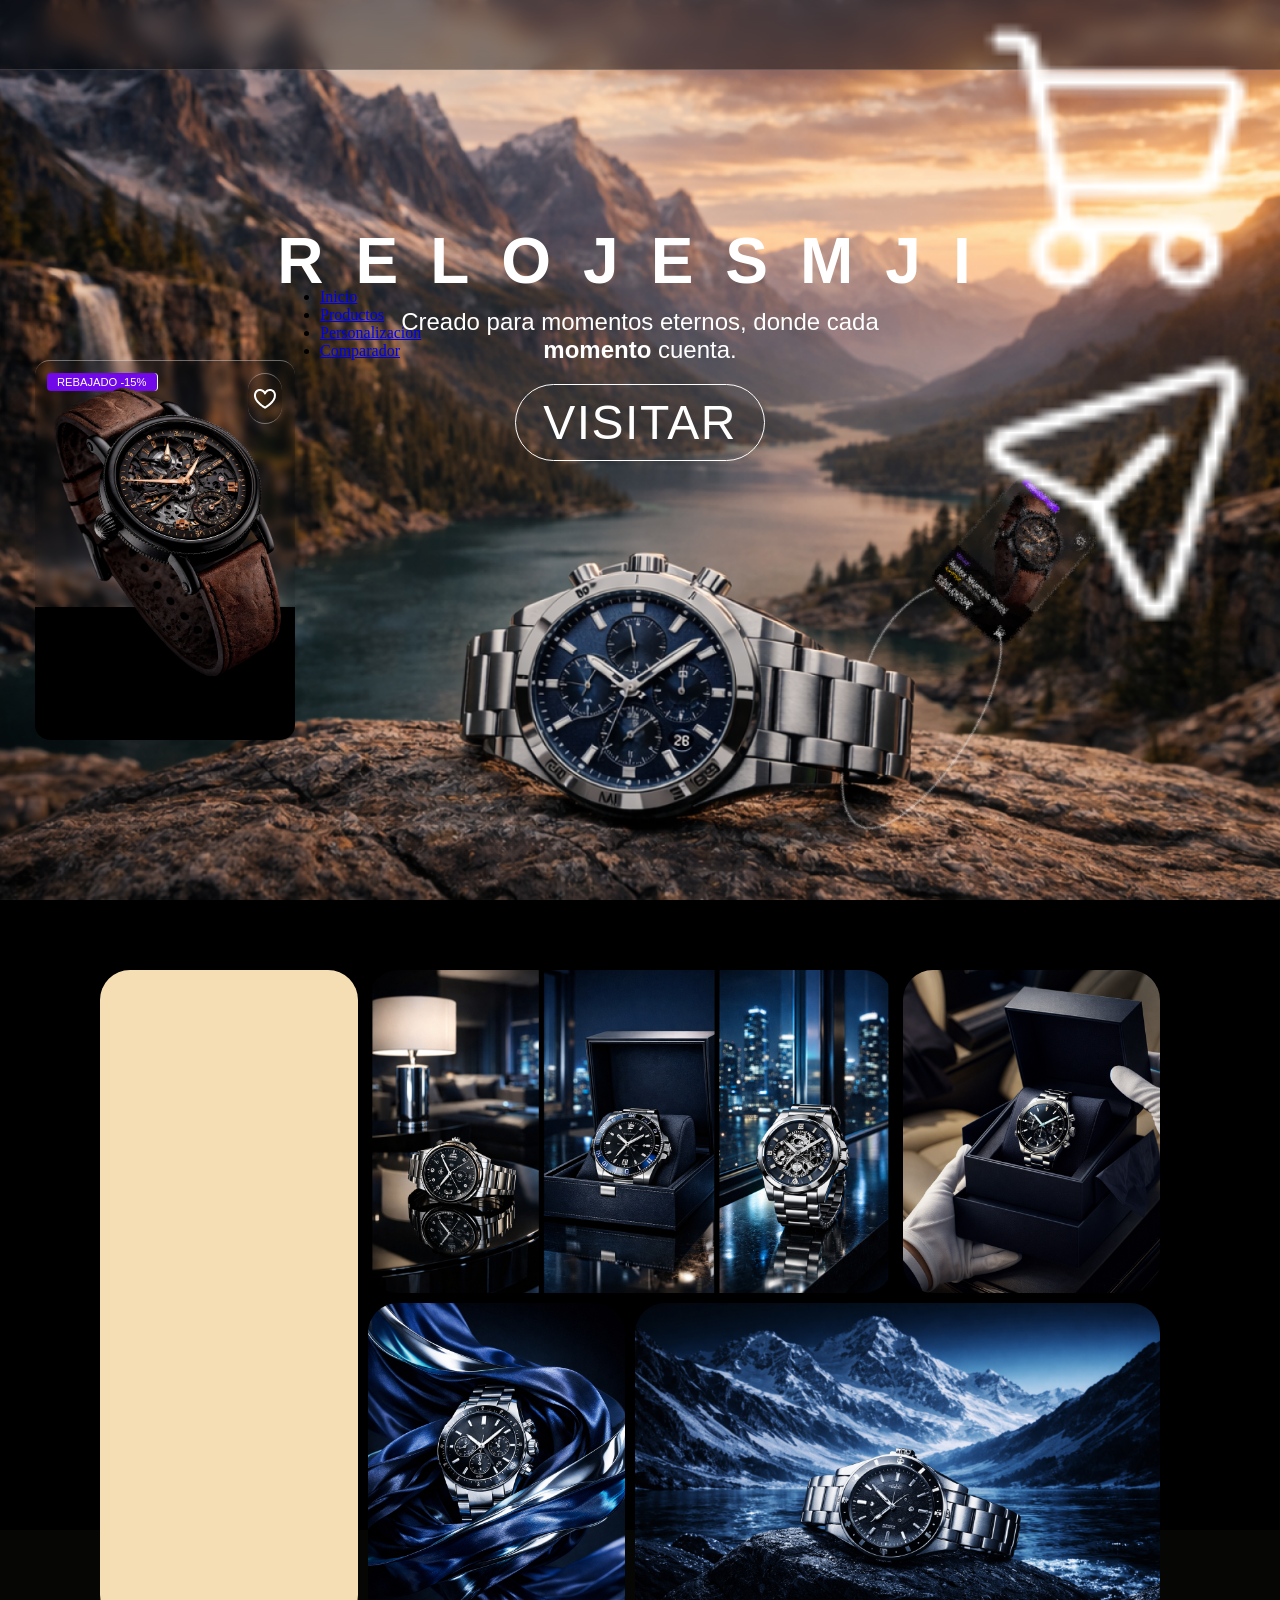
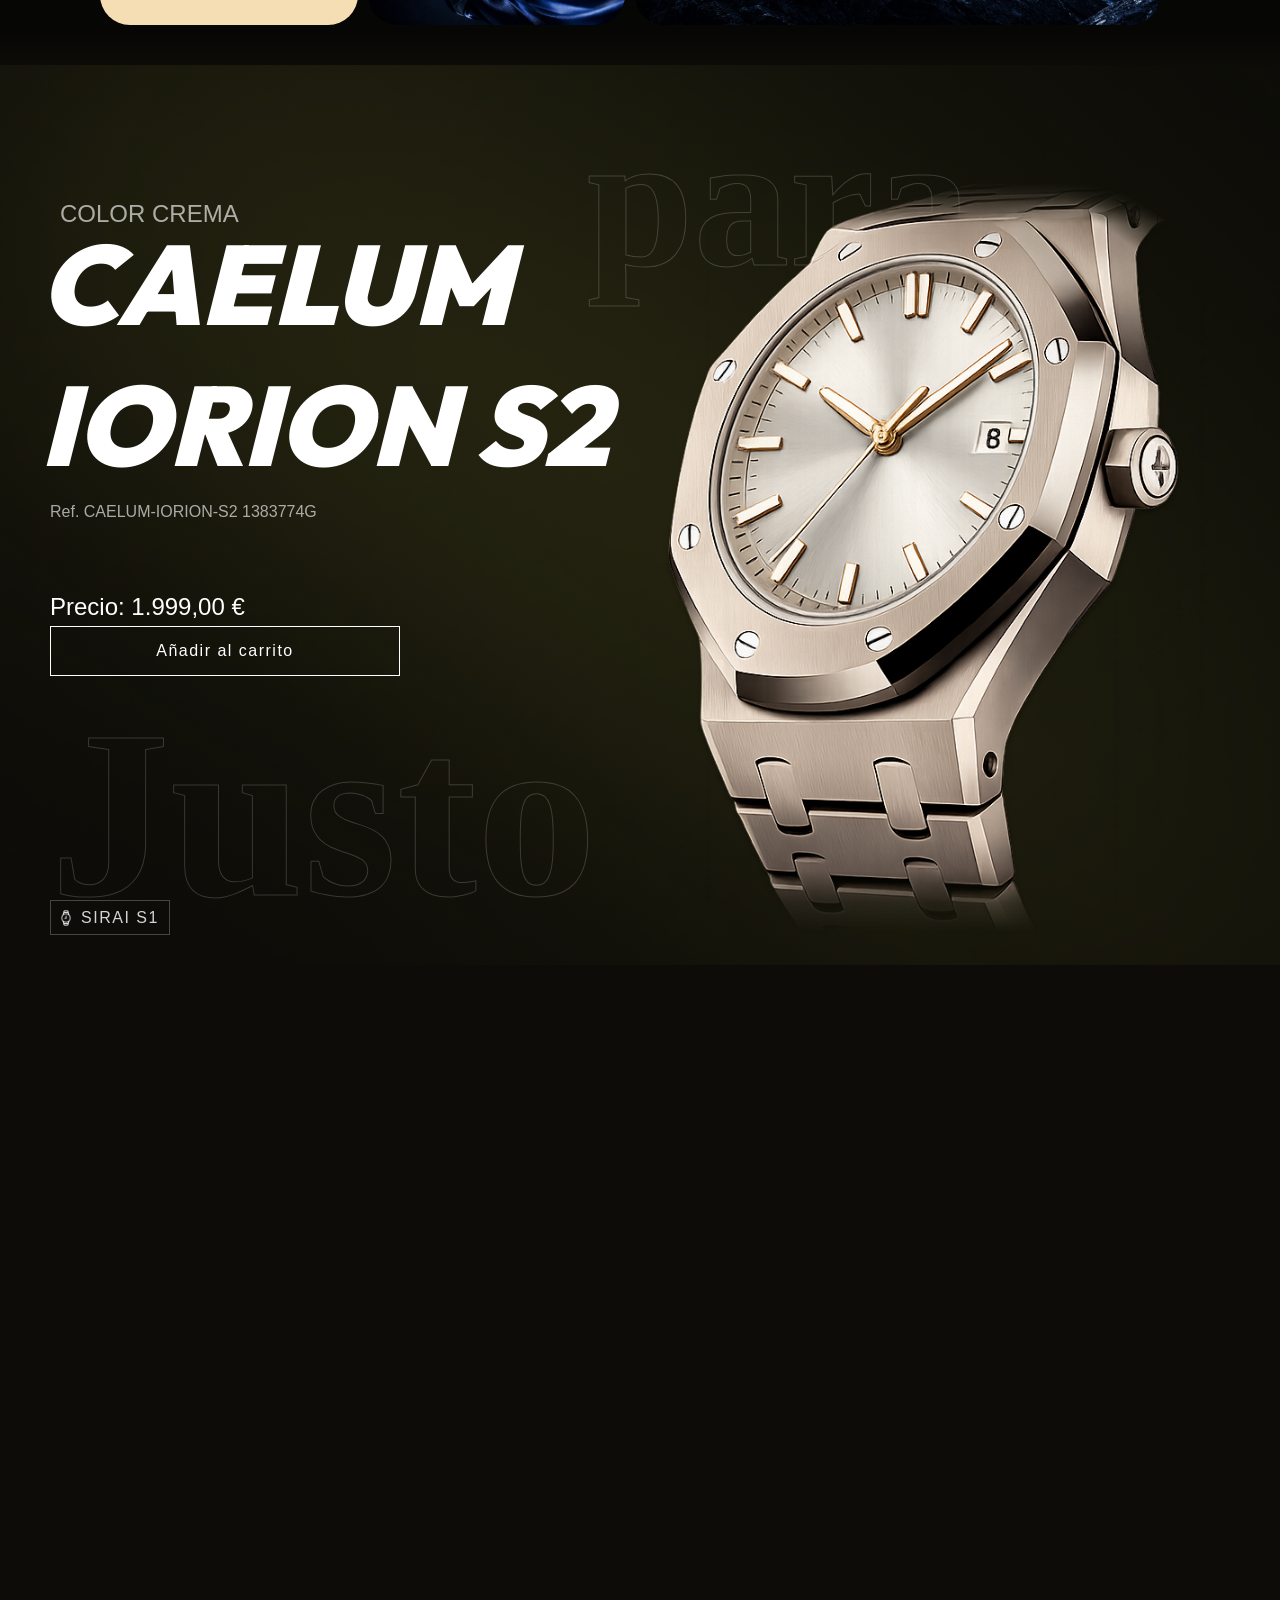
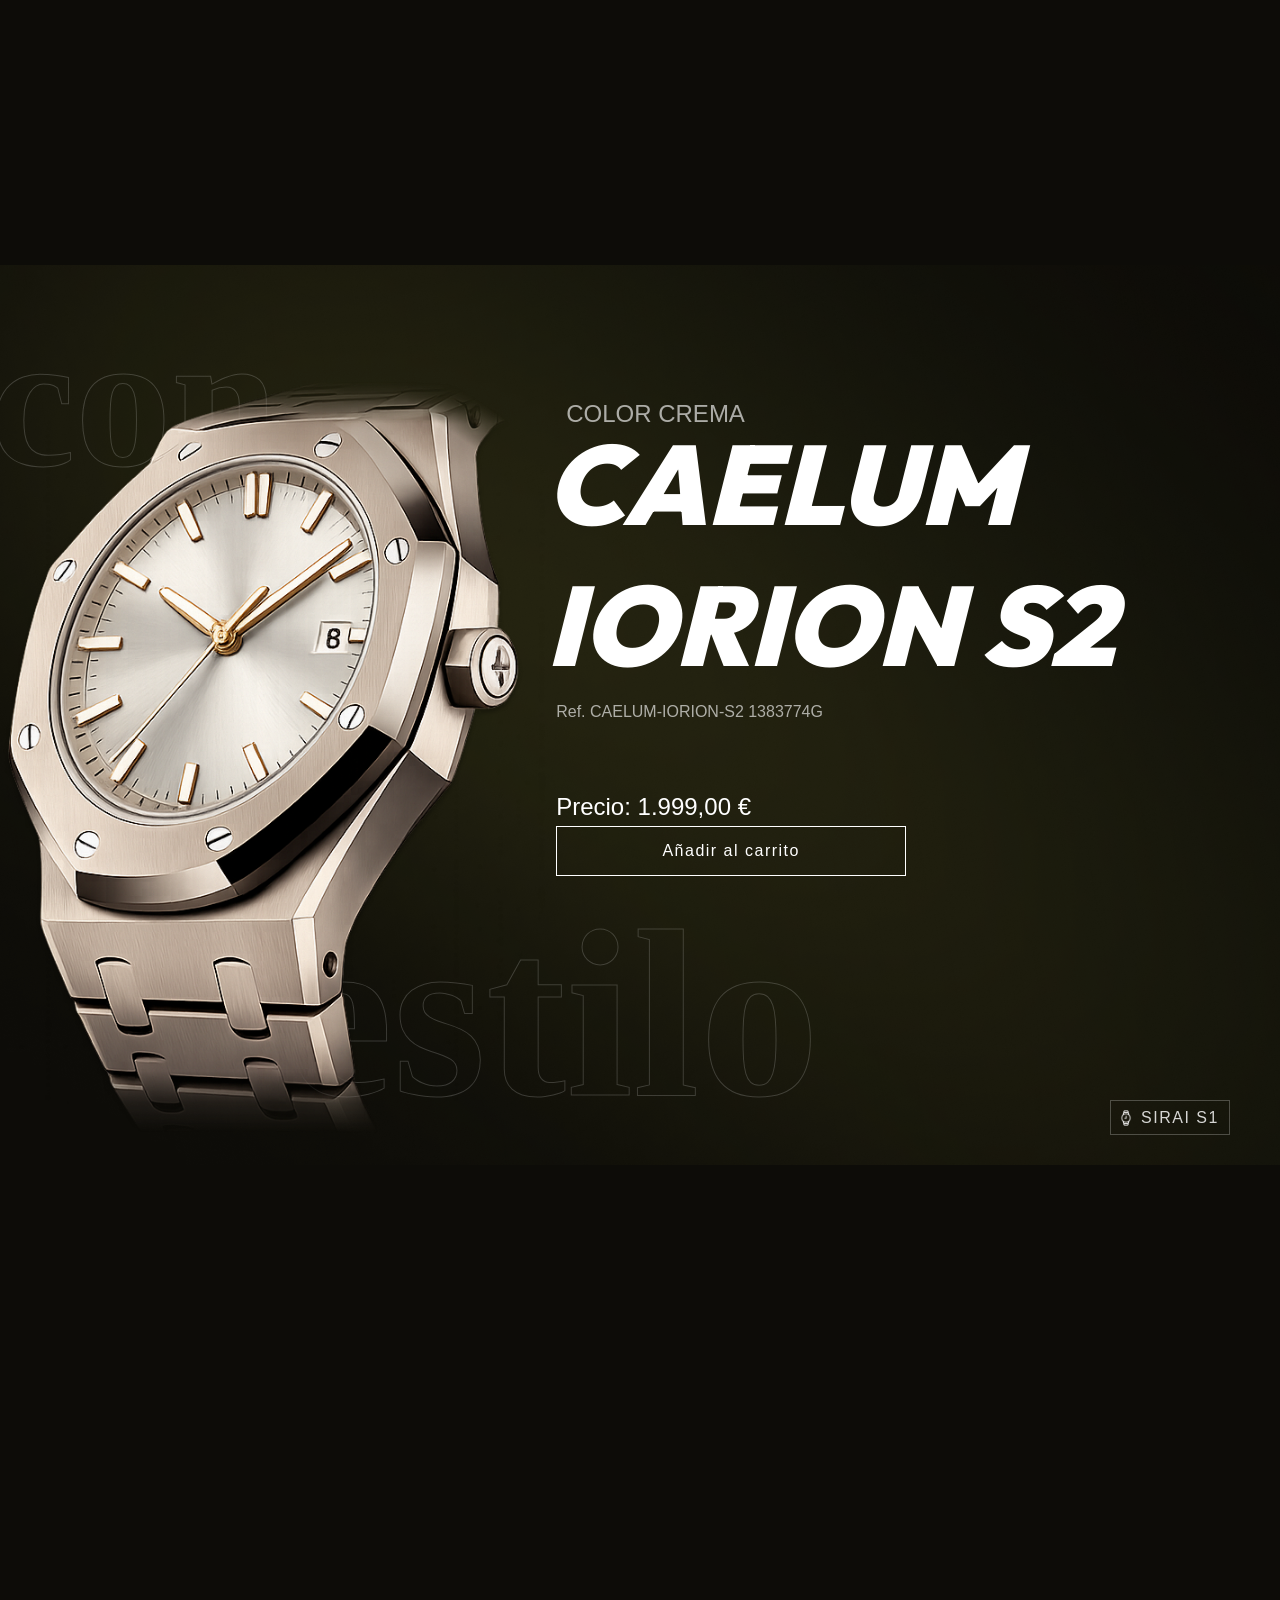
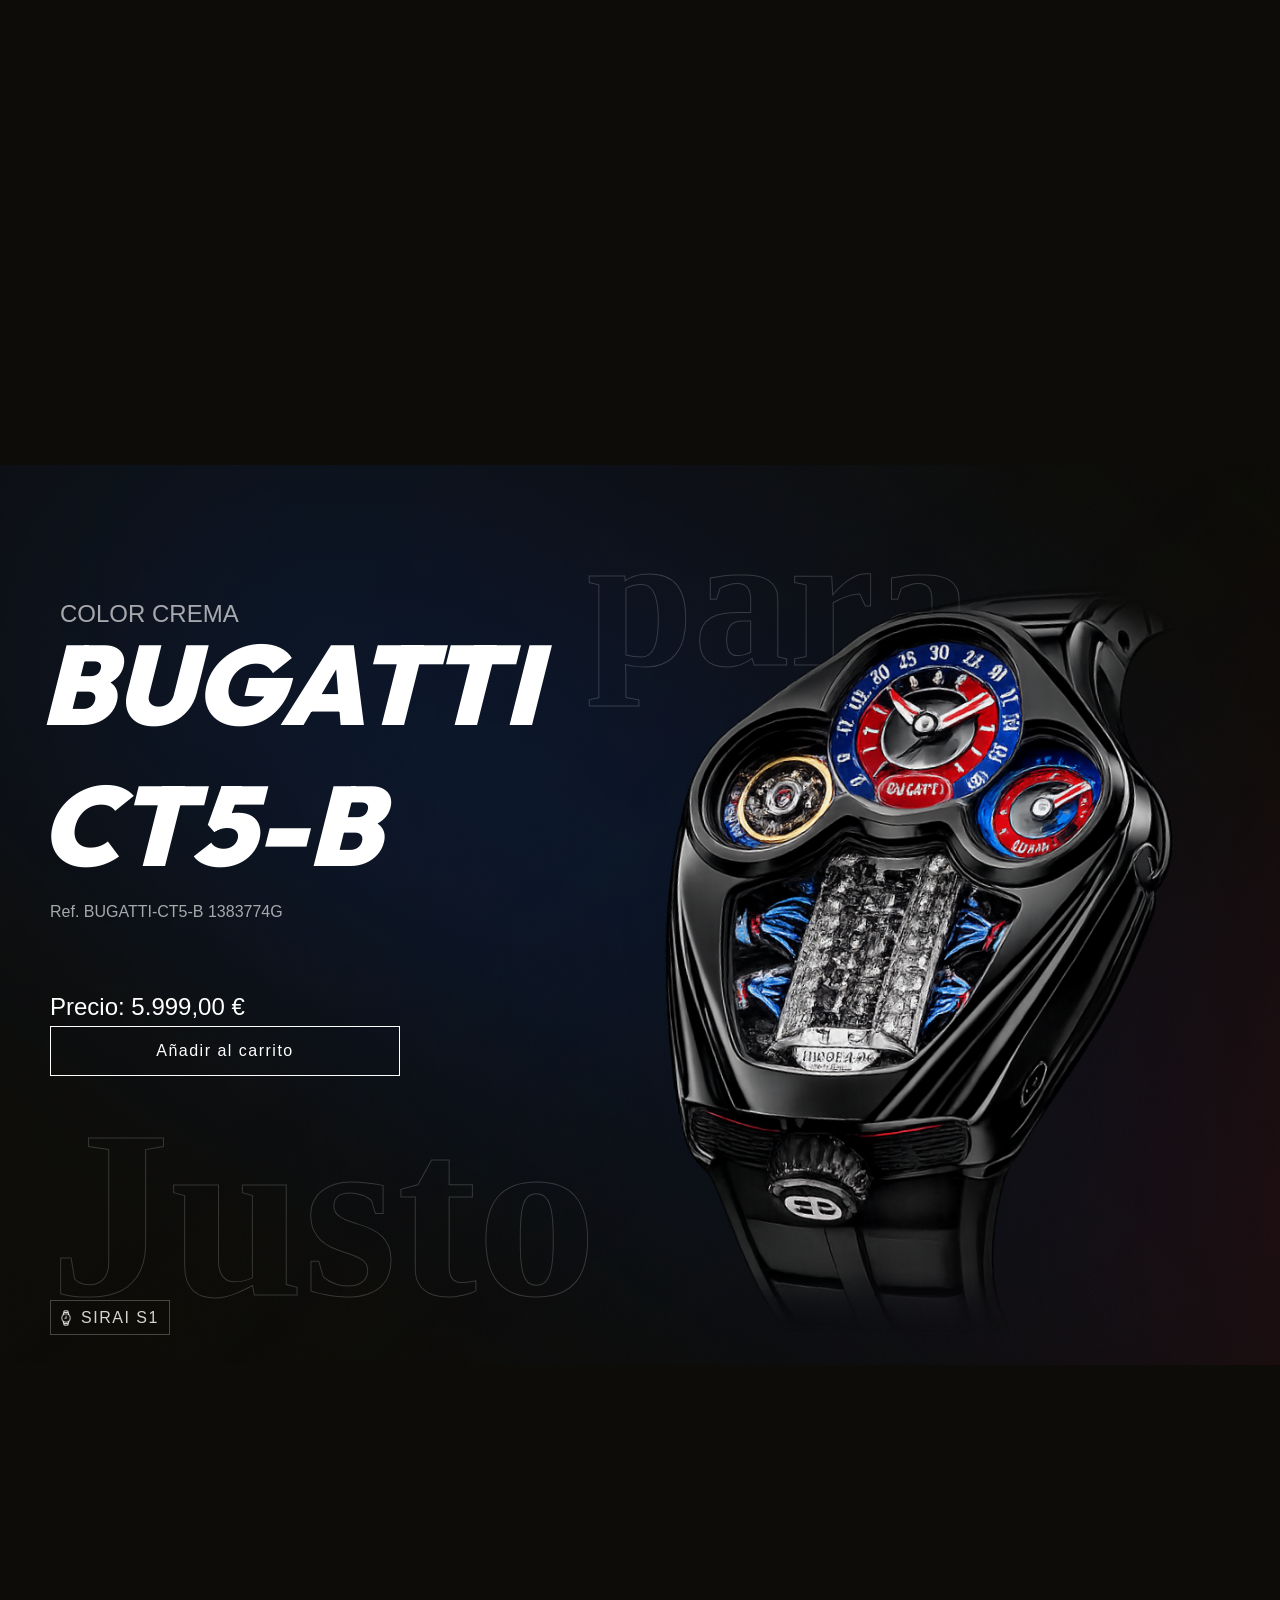
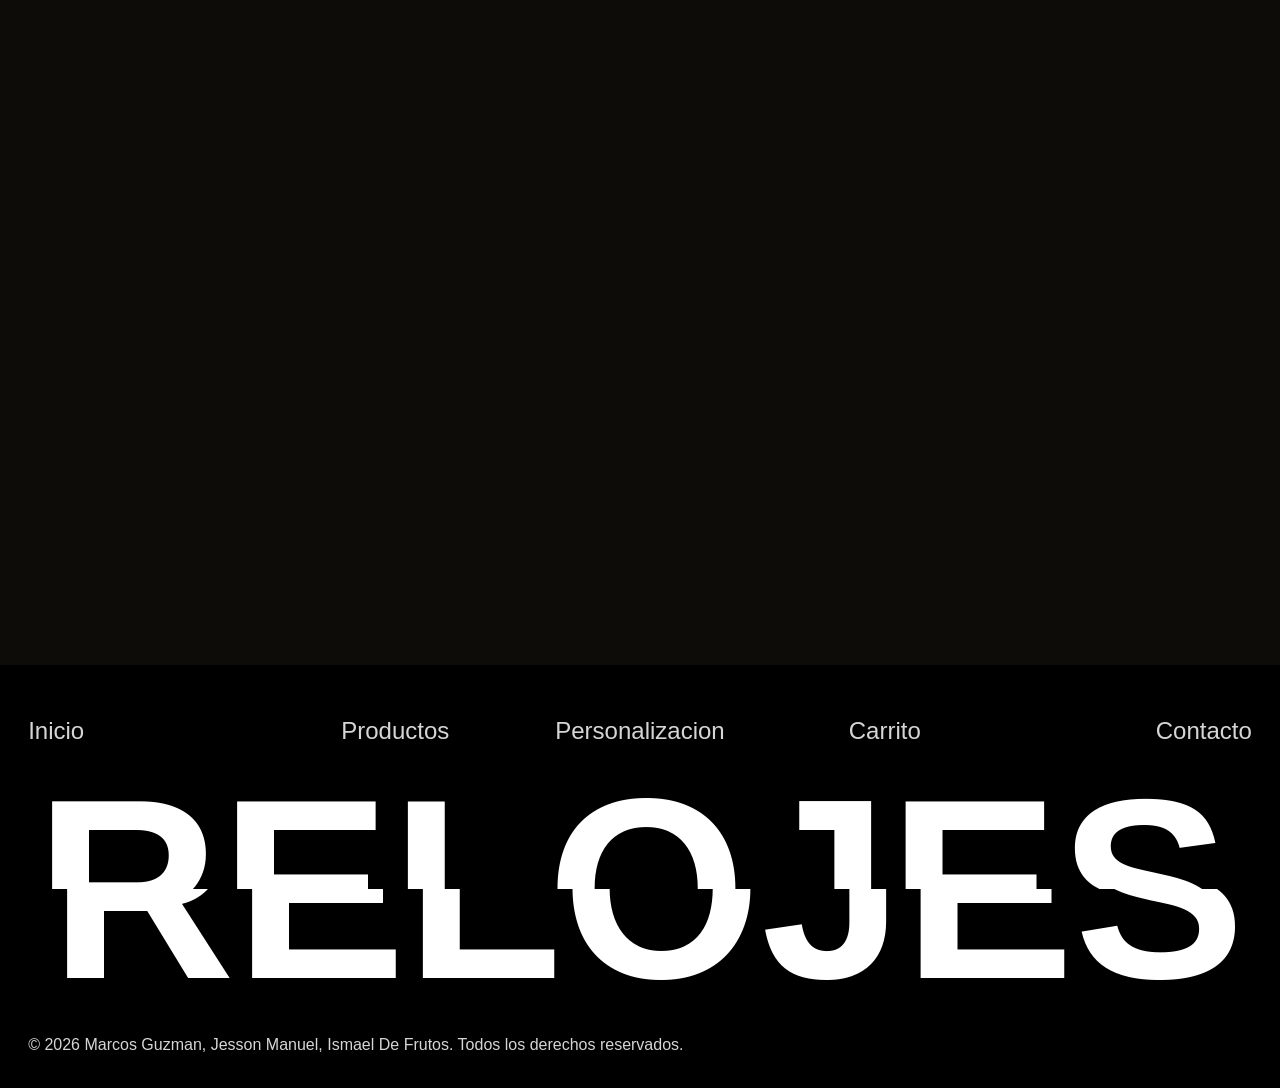
==== commit 158ff925: "Puesta a punto de los menus" ====
--- a/Proyecto Pagina Web/index.html
+++ b/Proyecto Pagina Web/index.html
@@ -19,10 +19,10 @@
             <div class="contenedorNavMenu">
                 <nav class="navMenu">
                     <ul>
-                        <li><a href="#">Inicio</a></li>
-                        <li><a href="#">Productos</a></li>
-                        <li><a href="#">Personalizacion</a></li>
-                        <li><a href="./html/formulario.html">Contacto</a></li>
+                        <li><a href="./index.html">Inicio</a></li>
+                        <li><a href="./html/productos.html">Productos</a></li>
+                        <li><a href="./html/personalizacion.html">Personalizacion</a></li>
+                        <li><a href="./html/comparador.html">Comparador</a></li>
                     </ul>
                 </nav>
             </div>
@@ -30,12 +30,12 @@
         </div>
         <div class="menuBotones">
             <div class="cajitaBotones">
-                <button class="botonMenu">
+                <a href="./html/carrito.html" class="botonMenu">
                     <img src="multimedia/IconoCarrito.png" alt="Icono de carrito">
-                </button>
-                <button class="botonMenu">
+                </a>
+                <a href="./html/formulario.html" class="botonMenu">
                     <img src="multimedia/IconoContacto.png" alt="Icono de contacto">
-                </button>
+                </a>
             </div>
         </div>
     </header>
--- a/Proyecto Pagina Web/css/header_style.css
+++ b/Proyecto Pagina Web/css/header_style.css
@@ -1,26 +1,35 @@
 header {
-    height: 60px;
+    height: 70px;
     width: 100%;
-    background-color: rgba(255, 255, 255, 0);
-    border-bottom: solid 1px white;
-    position: absolute;
-    z-index: 2;
+
+    position: fixed;
+    top: 0;
+    left: 0;
+
+    z-index: 999;
+
     display: grid;
-    grid-template-columns: 20% 60% 20%;
-    position: fixed;
-    z-index: 3;
+    grid-template-columns: 1fr 2fr 1fr;
+    align-items: center;
+
+    background-color: rgba(0, 0, 0, 0.4);
+    backdrop-filter: blur(10px);
+
+    border-bottom: 1px solid rgba(255,255,255,0.15);
 }
 
-.menuLogo {
+/* =========================
+   LOGO
+========================= */
+#menuLogo {
     height: 100%;
     width: 100%;
-    background-color: transparent;
     display: flex;
     align-items: center;
     justify-content: center;
 }
 
-.cajitaLogo {
+#cajitaLogo {
     height: 90%;
     width: 100px;
     background-image: url("../multimedia/LogoProvisional.png");
@@ -29,14 +38,55 @@
     background-position: center;
 }
 
-.cajitaBotones {
+/* =========================
+   NAVEGACIÓN
+========================= */
+#menuNavegacion {
+    display: flex;
+    align-items: center;
+    justify-content: center;
+}
+
+#navMenu ul {
+    display: flex;
+    gap: 40px;
+    list-style: none;
+    margin: 0;
+    padding: 0;
+    align-items: center;
+}
+
+#navMenu a {
+    text-decoration: none;
+    color: white;
+    font-family: 'Clash Display', sans-serif;
+    font-weight: 500;
+    font-size: 18px;
+    transition: 0.3s ease;
+}
+
+#navMenu a:hover {
+    opacity: 0.7;
+}
+
+/* =========================
+   BOTONES
+========================= */
+#menuBotones {
+    display: flex;
+    align-items: center;
+    justify-content: center;
+    height: 100%;
+}
+
+#cajitaBotones {
     height: 90%;
-    width: 100px;
+    width: 120px;
     background-image: url("../multimedia/FondoCajaBotones.png");
     background-size: contain;
     background-repeat: no-repeat;
     background-position: center;
-    margin-bottom: -5px; /* Un pequeño ajuste de la posicion para que quede mas abajo. */
+
     display: flex;
     align-items: center;
     justify-content: center;
@@ -49,66 +99,9 @@
     background-color: transparent;
     border: none;
     cursor: pointer;
-    margin-bottom: 5px;
 }
 
 .botonMenu img {
     height: 100%;
     width: 100%;
-}
-
-.menuNavegacion {
-    height: 100%;
-    width: 100%;
-    background-color: transparent;
-    display: grid;
-    grid-template-columns: 15% 70% 15%;
-}
-
-.menuBotones {
-    height: 100%;
-    width: 100%;
-    background-color: transparent;
-    display: flex;
-    align-items: center;
-    justify-content: center;
-}
-
-.degradadoIzquierda {
-    background: linear-gradient(90deg,rgba(255, 255, 255, 0) 0%, rgba(255, 255, 255, 1) 100%); /* Color degradado o "gradiente" (usando cssgradient.io) */
-}
-
-.degradadoDerecha {
-    background: linear-gradient(90deg,rgba(255, 255, 255, 1) 0%, rgba(255, 255, 255, 0) 100%);
-}
-
-.contenedorNavMenu {
-    background-color: white;
-    display: flex;
-    justify-content: center;
-    z-index: 1;
-}
-
-.navMenu {
-    display: flex;
-    align-items: center;
-    justify-content: center;
-}
-
-.navMenu ul {
-    display: flex;
-    list-style: none;
-    gap: 20%;
-    align-items: center;
-    justify-content: center;
-    margin: 0;
-    padding: 0;
-}
-
-.navMenu a {
-    text-decoration: none;
-    color: rgb(0, 0, 0);
-    font-family: 'Clash Display', sans-serif;
-    font-weight: 500;
-    font-size: 24px;
 }
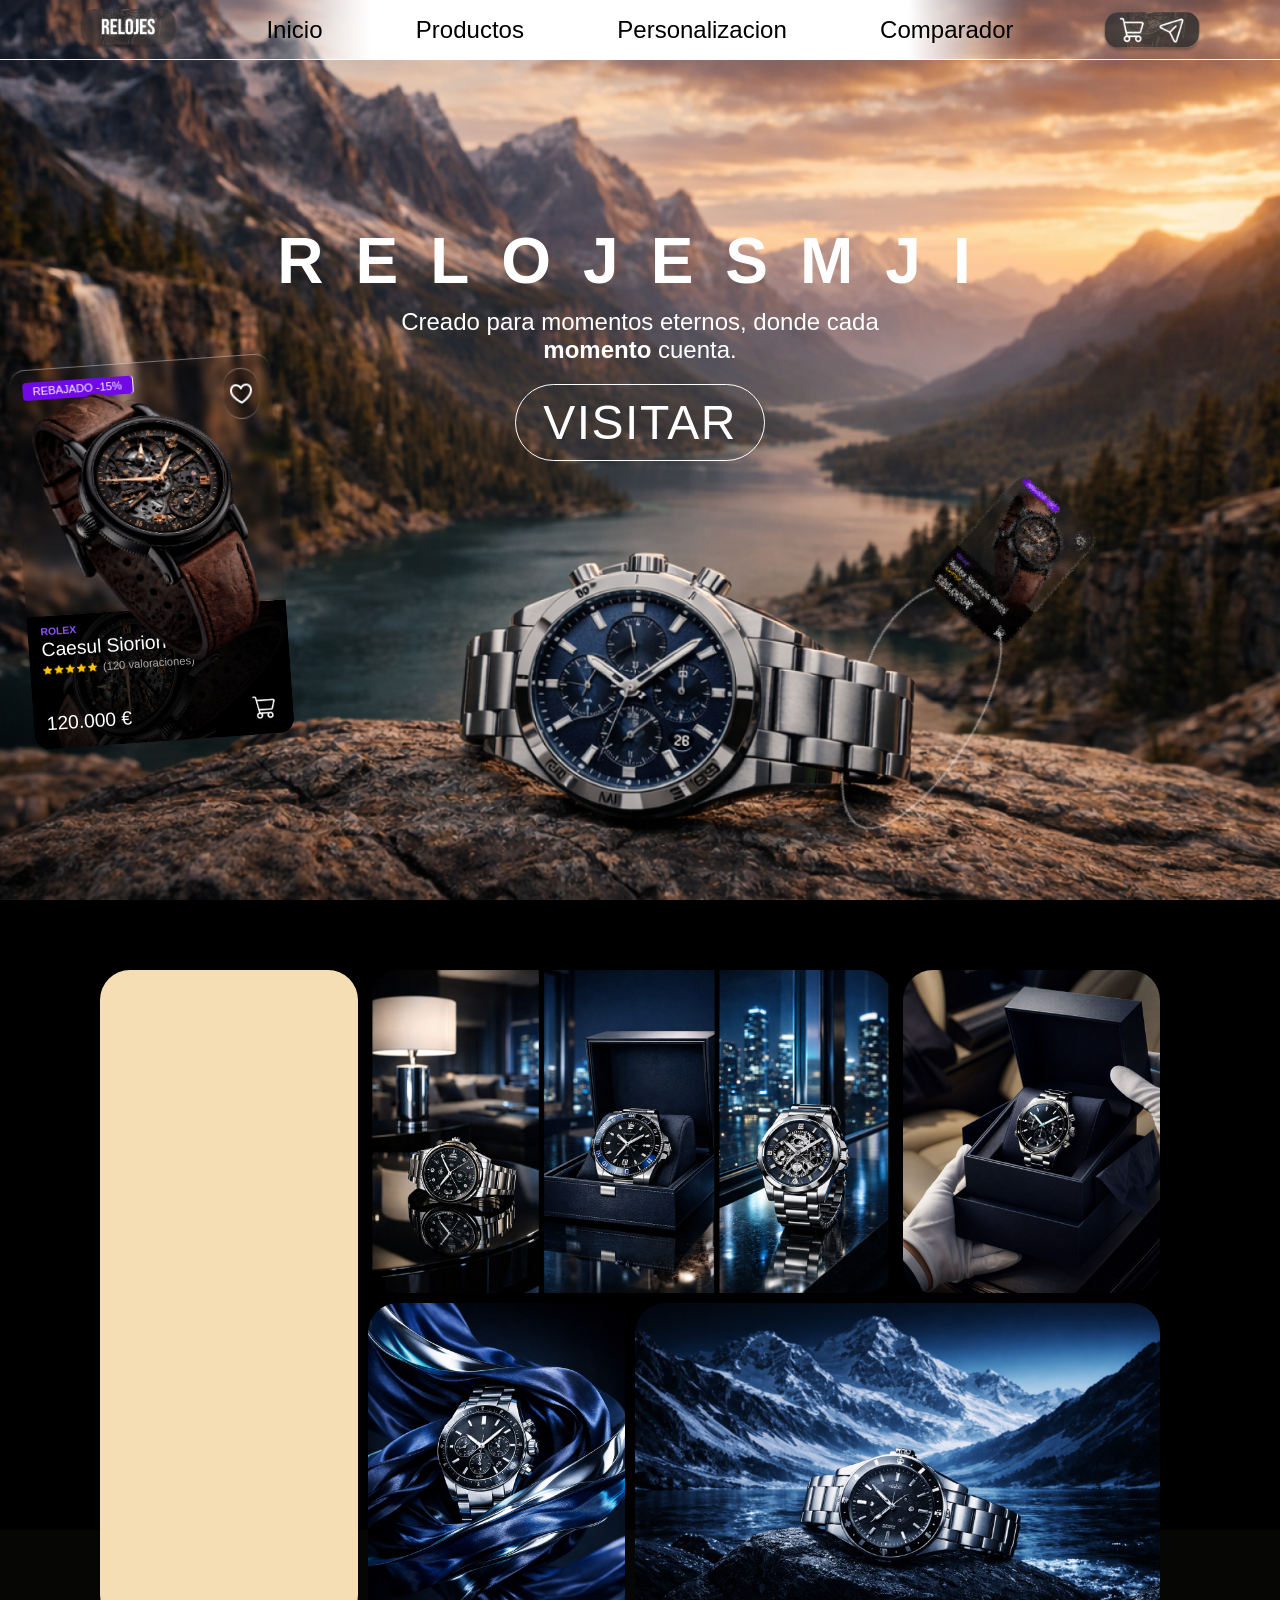
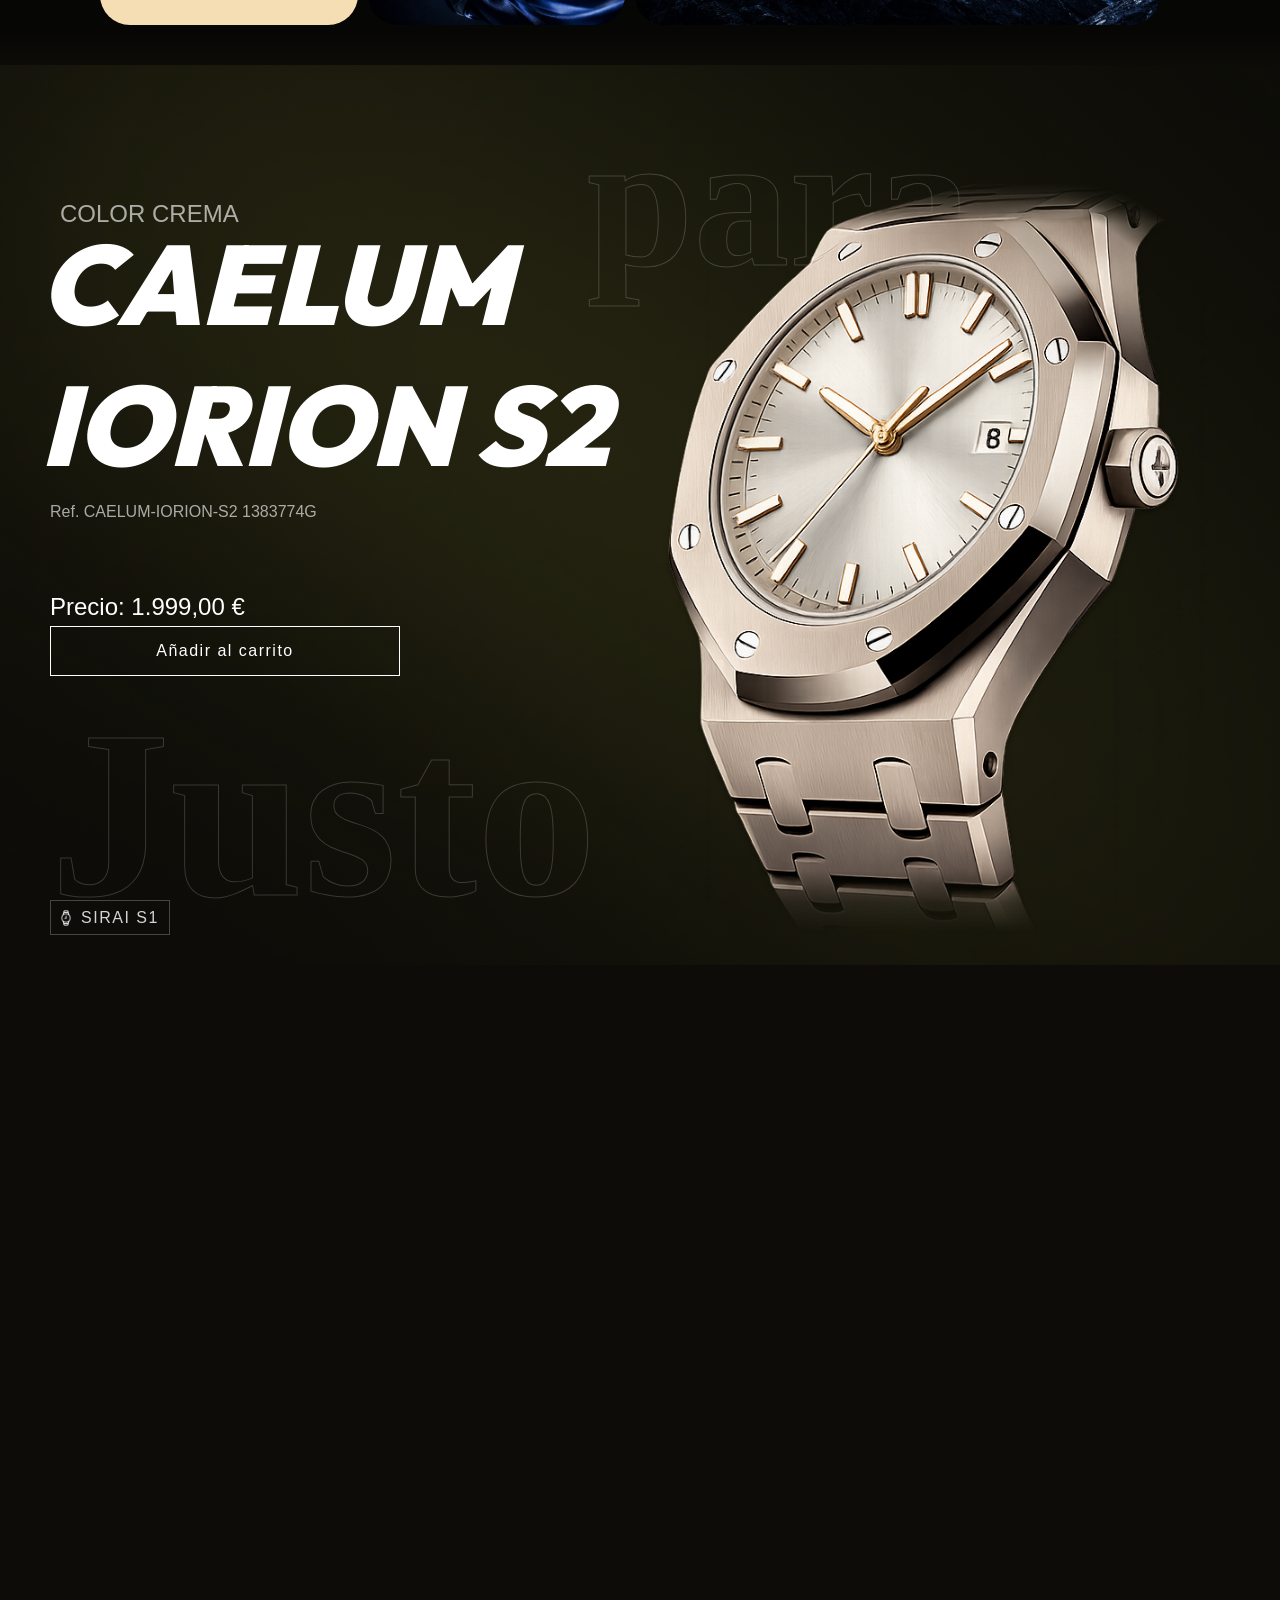
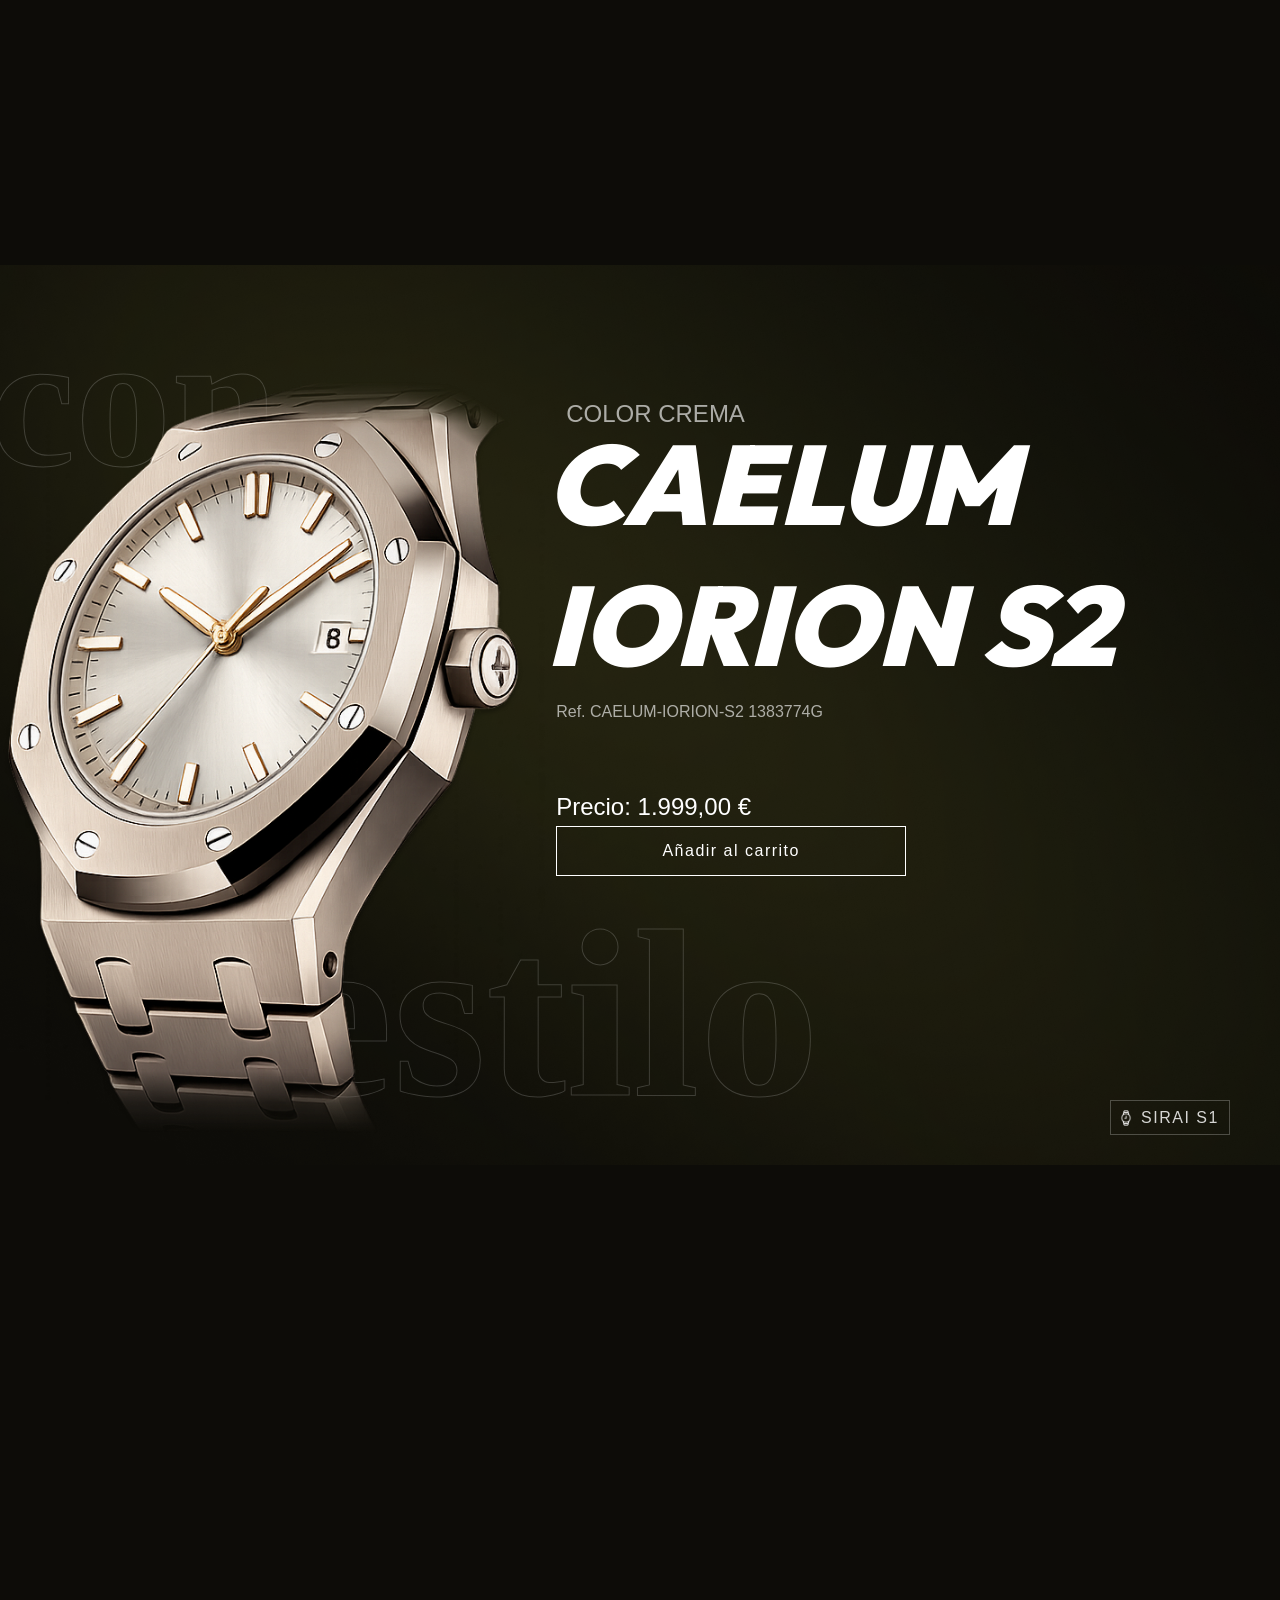
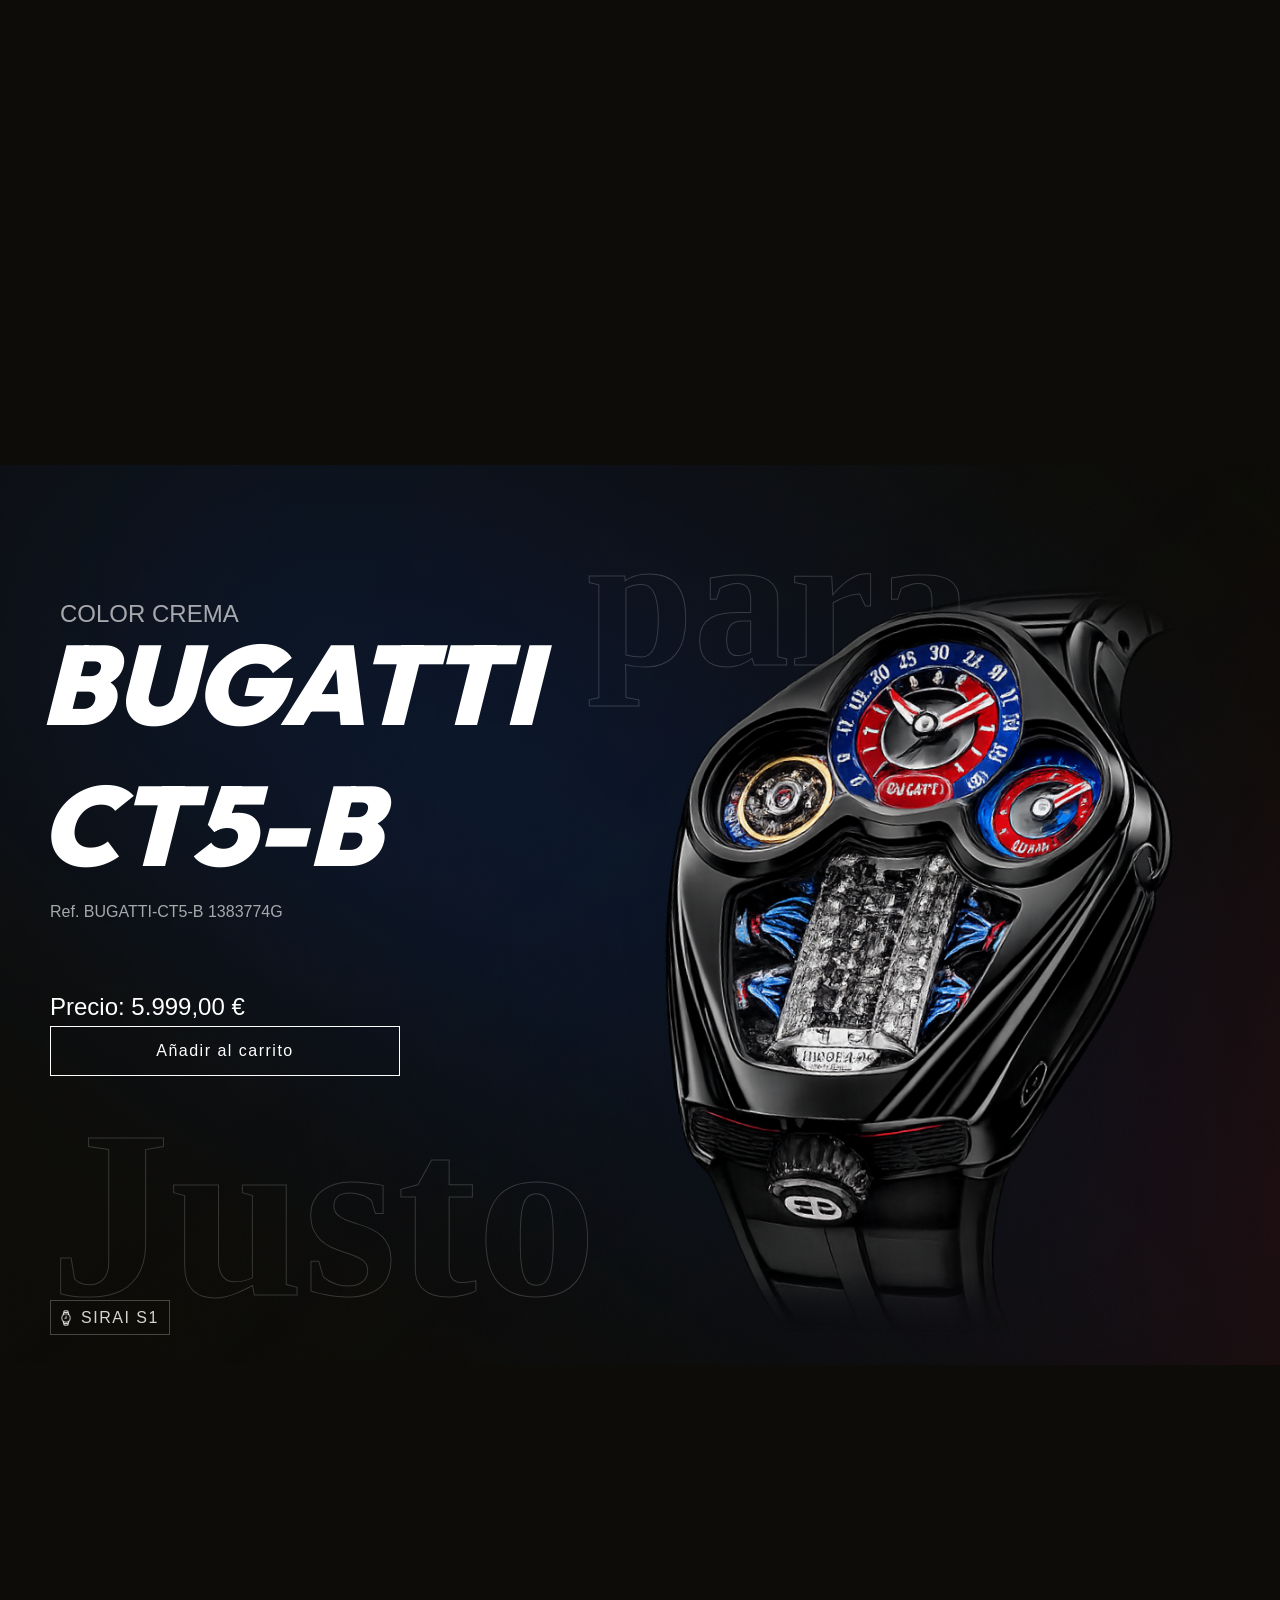
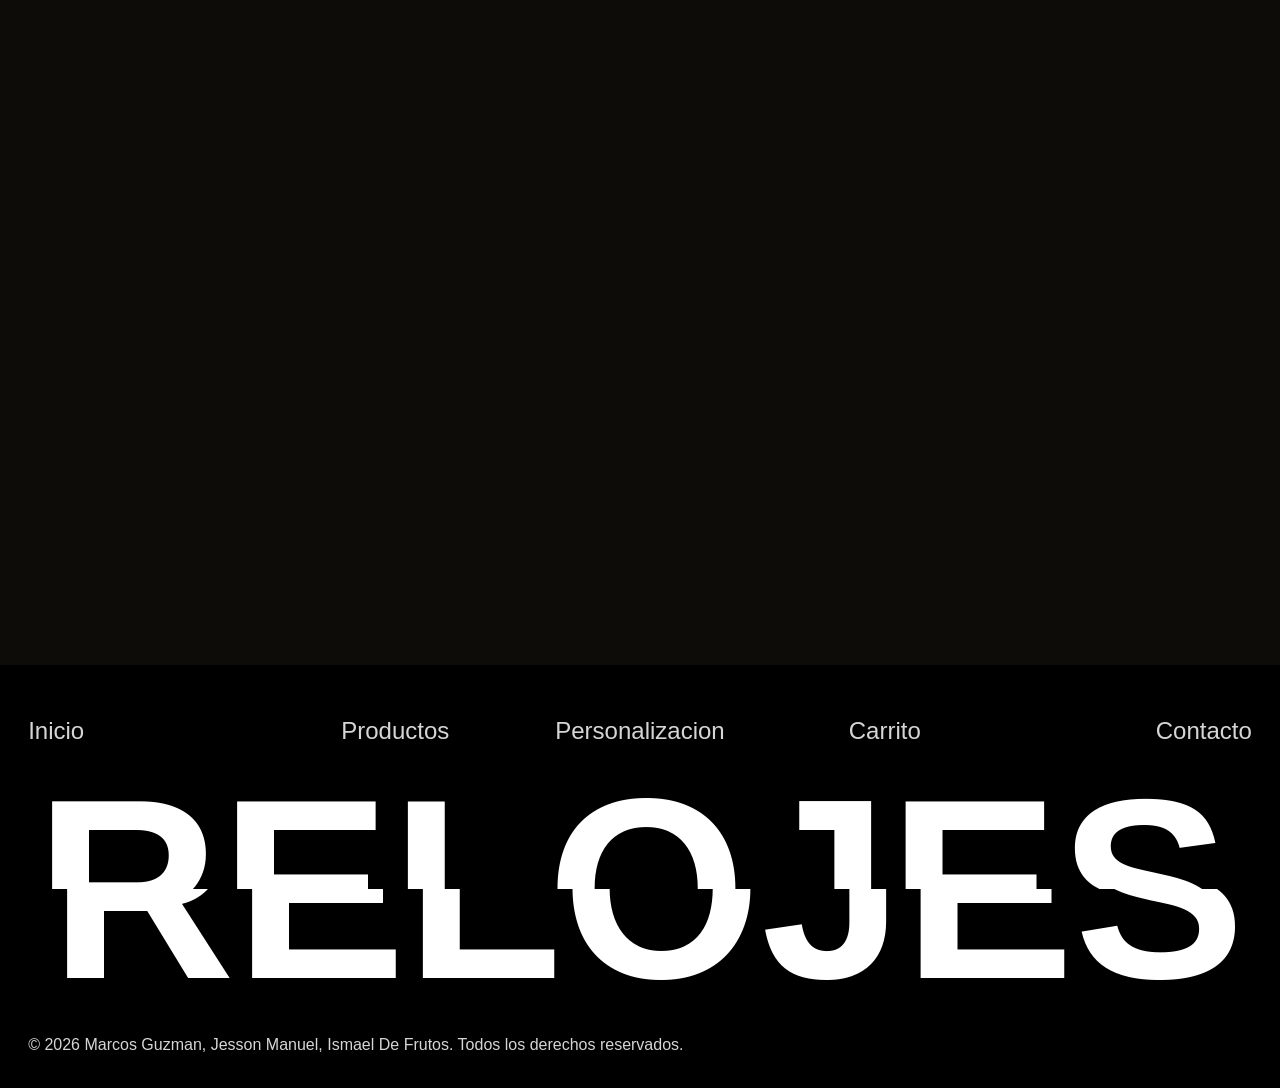
==== commit 507eb327: "Merge branch 'main' of https://github.com/AstralConflict/Proyecto-Sitio-Web---1-DAM---Grupo-Jesson-I" ====
--- a/Proyecto Pagina Web/index.html
+++ b/Proyecto Pagina Web/index.html
@@ -57,7 +57,20 @@
                             <img src="multimedia/RelojCorreaCuero.png" alt="Reloj con correa de cuero">
                         </div>
                     </div>
-                    <div class="cartaParteInferior"></div>
+                    <div class="cartaParteInferior">
+                        <div class="cartaContenedorNombre">
+                            <p class="cartaMiniTituloRolex">ROLEX</p>
+                            <p class="cartaNombreReloj">Caesul Siorion</p>
+                            <div class="cartaContenedorValoreaciones">
+                                <img src="multimedia/IconoEstrellas.png" alt="">
+                                <p>(120 valoraciones)</p>
+                            </div>
+                        </div>
+                        <div class="cartaContenedorPrecio">
+                            <p>120.000 €</p>
+                            <button><img src="multimedia/IconoCarrito.png" alt=""></button>
+                        </div>
+                    </div>
                 </div>
                 <div class="contenedorTituloSeccionPrincipal">
                     <h1 class="tituloSeccionPrincipal">RELOJESMJI</h1>
--- a/Proyecto Pagina Web/css/index_style.css
+++ b/Proyecto Pagina Web/css/index_style.css
@@ -46,6 +46,7 @@
     display: flex;
     align-items: top;
     flex-direction: column;
+    rotate: -4deg;
 }
 
 .cartaParteSuperior {
@@ -73,6 +74,15 @@
     background-color: black;
     border-bottom-left-radius: 15px;
     border-bottom-right-radius: 15px;
+    padding-left: 13px;
+    padding-top:   10px;
+    padding-right: 12px;
+    background-image: url(../multimedia/RelojCorreaCueroFondoAbajo.png);
+    background-size: 100%;
+    background-repeat: no-repeat;
+    background-position: 10px -40px;
+    display: flex;
+    flex-direction: column;
 }
 
 .cartaParteSuperiorContenedorTexto {
@@ -131,8 +141,8 @@
 }
 
 .cartaParteSuperiorContenedorImagen img {
-    height: 100%;
-    width: 100%;
+    height: 95%;
+    width: 95%;
     object-fit: contain;
     object-position: center;
     margin-top: -52px;
@@ -149,6 +159,66 @@
     flex-direction: column;
     align-items: center;
     justify-content: center;
+}
+
+.cartaContenedorNombre {
+    width: 100%;
+    height: 60%;
+    background-color: transparent;
+    font-family: 'Inter', sans-serif;
+}
+
+.cartaMiniTituloRolex {
+    font-weight: 600;
+    font-size: 0.65rem;
+    color: #8E51FF;
+}
+
+.cartaNombreReloj {
+    font-weight: 500;
+    font-size: 1.2rem;
+    color: white;
+    margin-top: 2px;
+}
+
+.cartaContenedorValoreaciones {
+    display: flex;
+    align-items: center;
+    margin-top: 3px;
+}
+
+.cartaContenedorValoreaciones p {
+    font-weight: 500;
+    font-size: 0.7rem;
+    color: rgba(255, 255, 255, 0.637);
+    margin-left: 5px;
+}
+
+.cartaContenedorPrecio {
+    margin-top: auto;
+    margin-bottom: 10px;
+    display: flex;
+    align-items: center;
+}
+
+.cartaContenedorPrecio p {
+    font-family: 'Inter', sans-serif;
+    font-weight: 500;
+    font-size: 1.2rem;
+    color: white;
+}
+
+.cartaContenedorPrecio button {
+    margin-left: auto;
+    background-color: transparent;
+    border: none;
+    cursor: pointer;
+    margin-right: 3px;
+}
+
+.cartaContenedorPrecio button img {
+    height: 28px;
+    width: 28px;
 }
 
 .tituloSeccionPrincipal {
--- a/Proyecto Pagina Web/css/header_style.css
+++ b/Proyecto Pagina Web/css/header_style.css
@@ -1,35 +1,26 @@
 header {
-    height: 70px;
+    height: 60px;
     width: 100%;
-
+    background-color: rgba(255, 255, 255, 0);
+    border-bottom: solid 1px white;
+    position: absolute;
+    z-index: 2;
+    display: grid;
+    grid-template-columns: 20% 60% 20%;
     position: fixed;
-    top: 0;
-    left: 0;
-
-    z-index: 999;
-
-    display: grid;
-    grid-template-columns: 1fr 2fr 1fr;
-    align-items: center;
-
-    background-color: rgba(0, 0, 0, 0.4);
-    backdrop-filter: blur(10px);
-
-    border-bottom: 1px solid rgba(255,255,255,0.15);
+    z-index: 3;
 }
 
-/* =========================
-   LOGO
-========================= */
-#menuLogo {
+.menuLogo {
     height: 100%;
     width: 100%;
+    background-color: transparent;
     display: flex;
     align-items: center;
     justify-content: center;
 }
 
-#cajitaLogo {
+.cajitaLogo {
     height: 90%;
     width: 100px;
     background-image: url("../multimedia/LogoProvisional.png");
@@ -38,55 +29,14 @@
     background-position: center;
 }
 
-/* =========================
-   NAVEGACIÓN
-========================= */
-#menuNavegacion {
-    display: flex;
-    align-items: center;
-    justify-content: center;
-}
-
-#navMenu ul {
-    display: flex;
-    gap: 40px;
-    list-style: none;
-    margin: 0;
-    padding: 0;
-    align-items: center;
-}
-
-#navMenu a {
-    text-decoration: none;
-    color: white;
-    font-family: 'Clash Display', sans-serif;
-    font-weight: 500;
-    font-size: 18px;
-    transition: 0.3s ease;
-}
-
-#navMenu a:hover {
-    opacity: 0.7;
-}
-
-/* =========================
-   BOTONES
-========================= */
-#menuBotones {
-    display: flex;
-    align-items: center;
-    justify-content: center;
-    height: 100%;
-}
-
-#cajitaBotones {
+.cajitaBotones {
     height: 90%;
-    width: 120px;
+    width: 100px;
     background-image: url("../multimedia/FondoCajaBotones.png");
     background-size: contain;
     background-repeat: no-repeat;
     background-position: center;
-
+    margin-bottom: -5px; /* Un pequeño ajuste de la posicion para que quede mas abajo. */
     display: flex;
     align-items: center;
     justify-content: center;
@@ -99,9 +49,66 @@
     background-color: transparent;
     border: none;
     cursor: pointer;
+    margin-bottom: 5px;
 }
 
 .botonMenu img {
     height: 100%;
     width: 100%;
+}
+
+.menuNavegacion {
+    height: 100%;
+    width: 100%;
+    background-color: transparent;
+    display: grid;
+    grid-template-columns: 15% 70% 15%;
+}
+
+.menuBotones {
+    height: 100%;
+    width: 100%;
+    background-color: transparent;
+    display: flex;
+    align-items: center;
+    justify-content: center;
+}
+
+.degradadoIzquierda {
+    background: linear-gradient(90deg,rgba(255, 255, 255, 0) 0%, rgba(255, 255, 255, 1) 100%); /* Color degradado o "gradiente" (usando cssgradient.io) */
+}
+
+.degradadoDerecha {
+    background: linear-gradient(90deg,rgba(255, 255, 255, 1) 0%, rgba(255, 255, 255, 0) 100%);
+}
+
+.contenedorNavMenu {
+    background-color: white;
+    display: flex;
+    justify-content: center;
+    z-index: 1;
+}
+
+.navMenu {
+    display: flex;
+    align-items: center;
+    justify-content: center;
+}
+
+.navMenu ul {
+    display: flex;
+    list-style: none;
+    gap: 20%;
+    align-items: center;
+    justify-content: center;
+    margin: 0;
+    padding: 0;
+}
+
+.navMenu a {
+    text-decoration: none;
+    color: rgb(0, 0, 0);
+    font-family: 'Clash Display', sans-serif;
+    font-weight: 500;
+    font-size: 24px;
 }
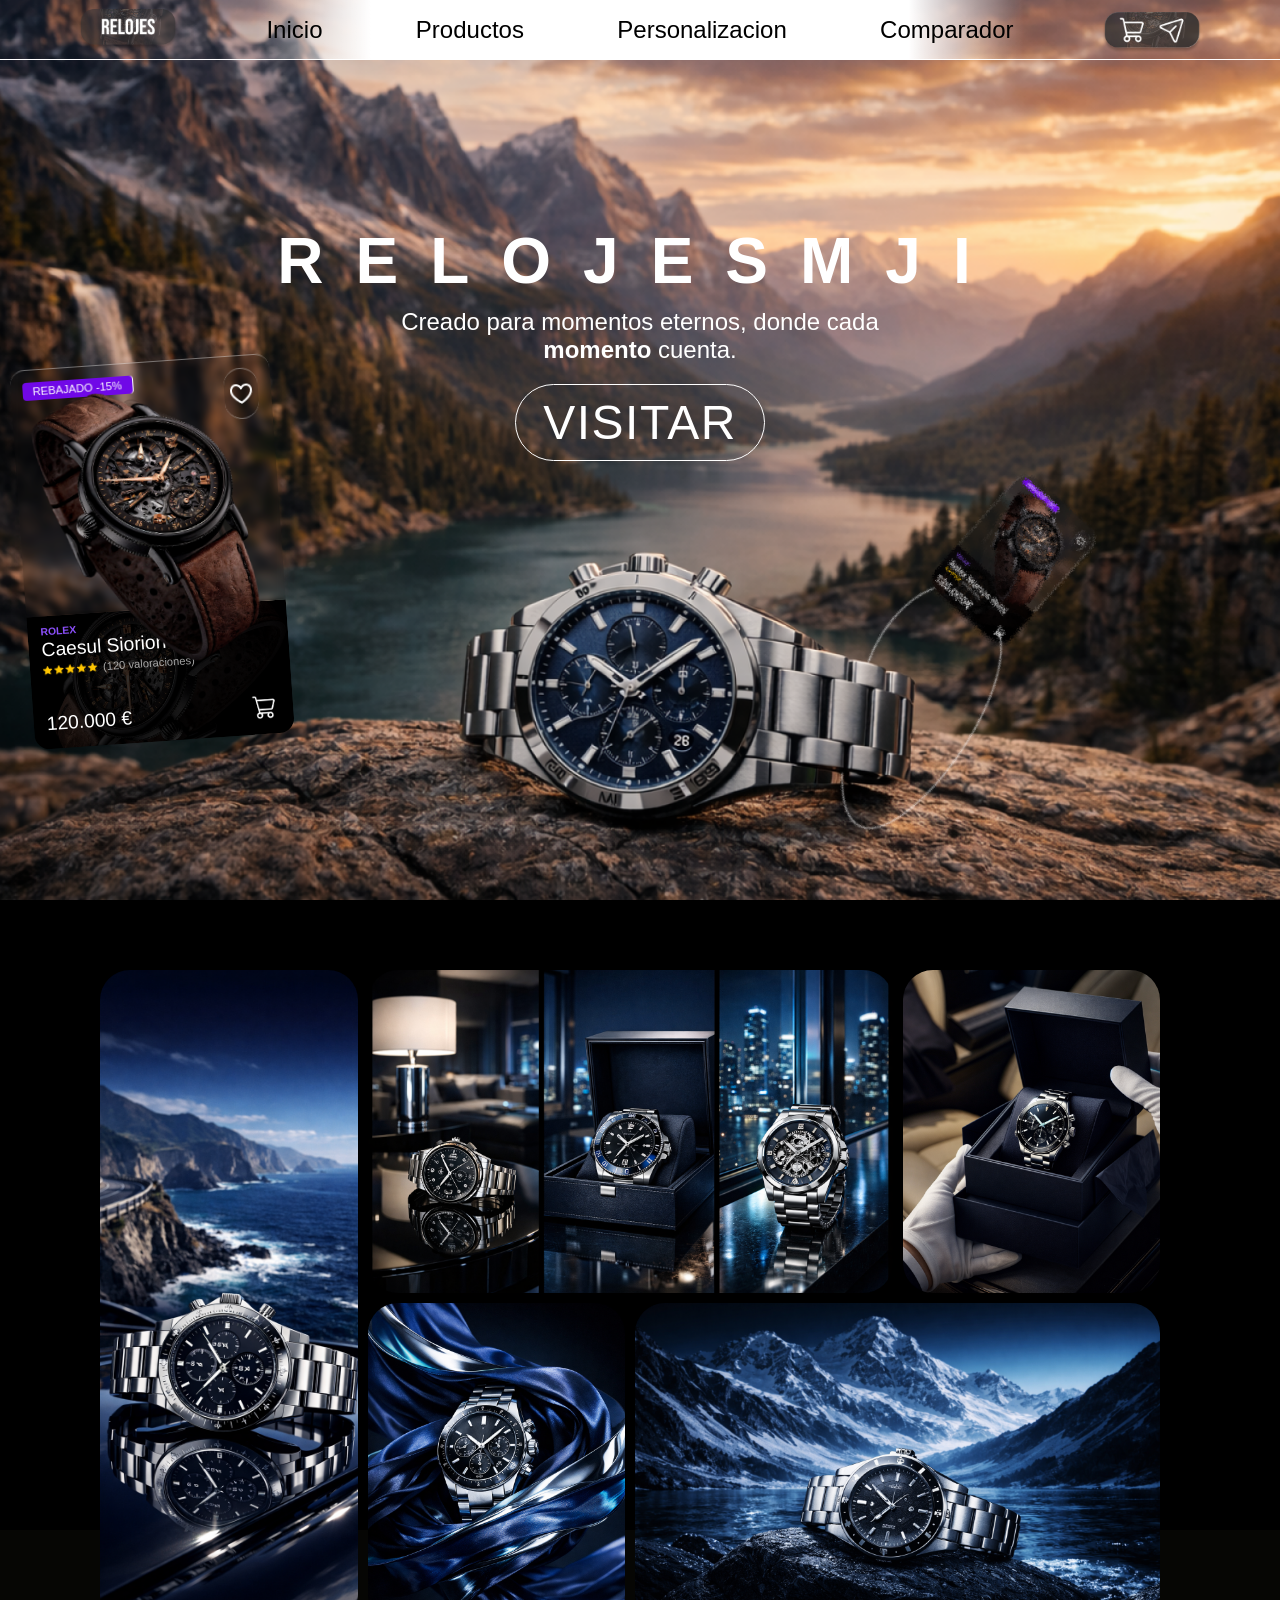
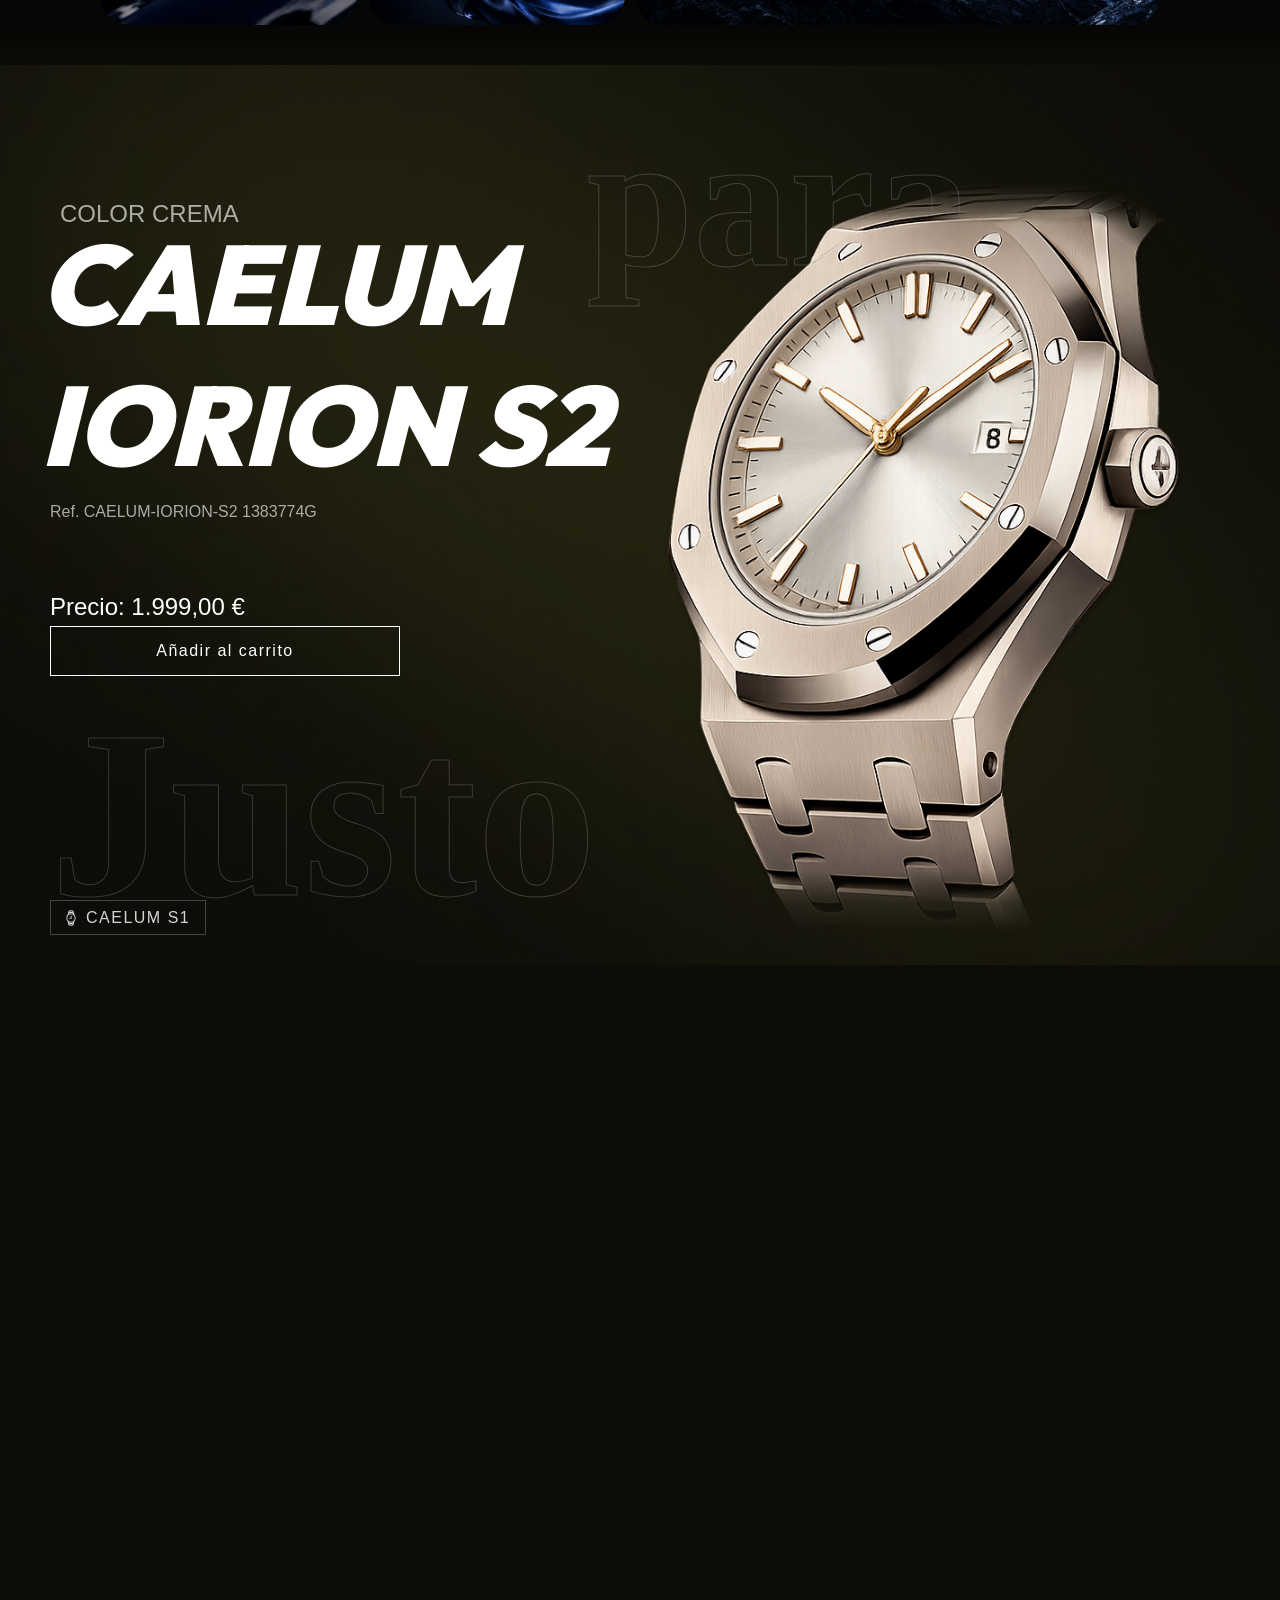
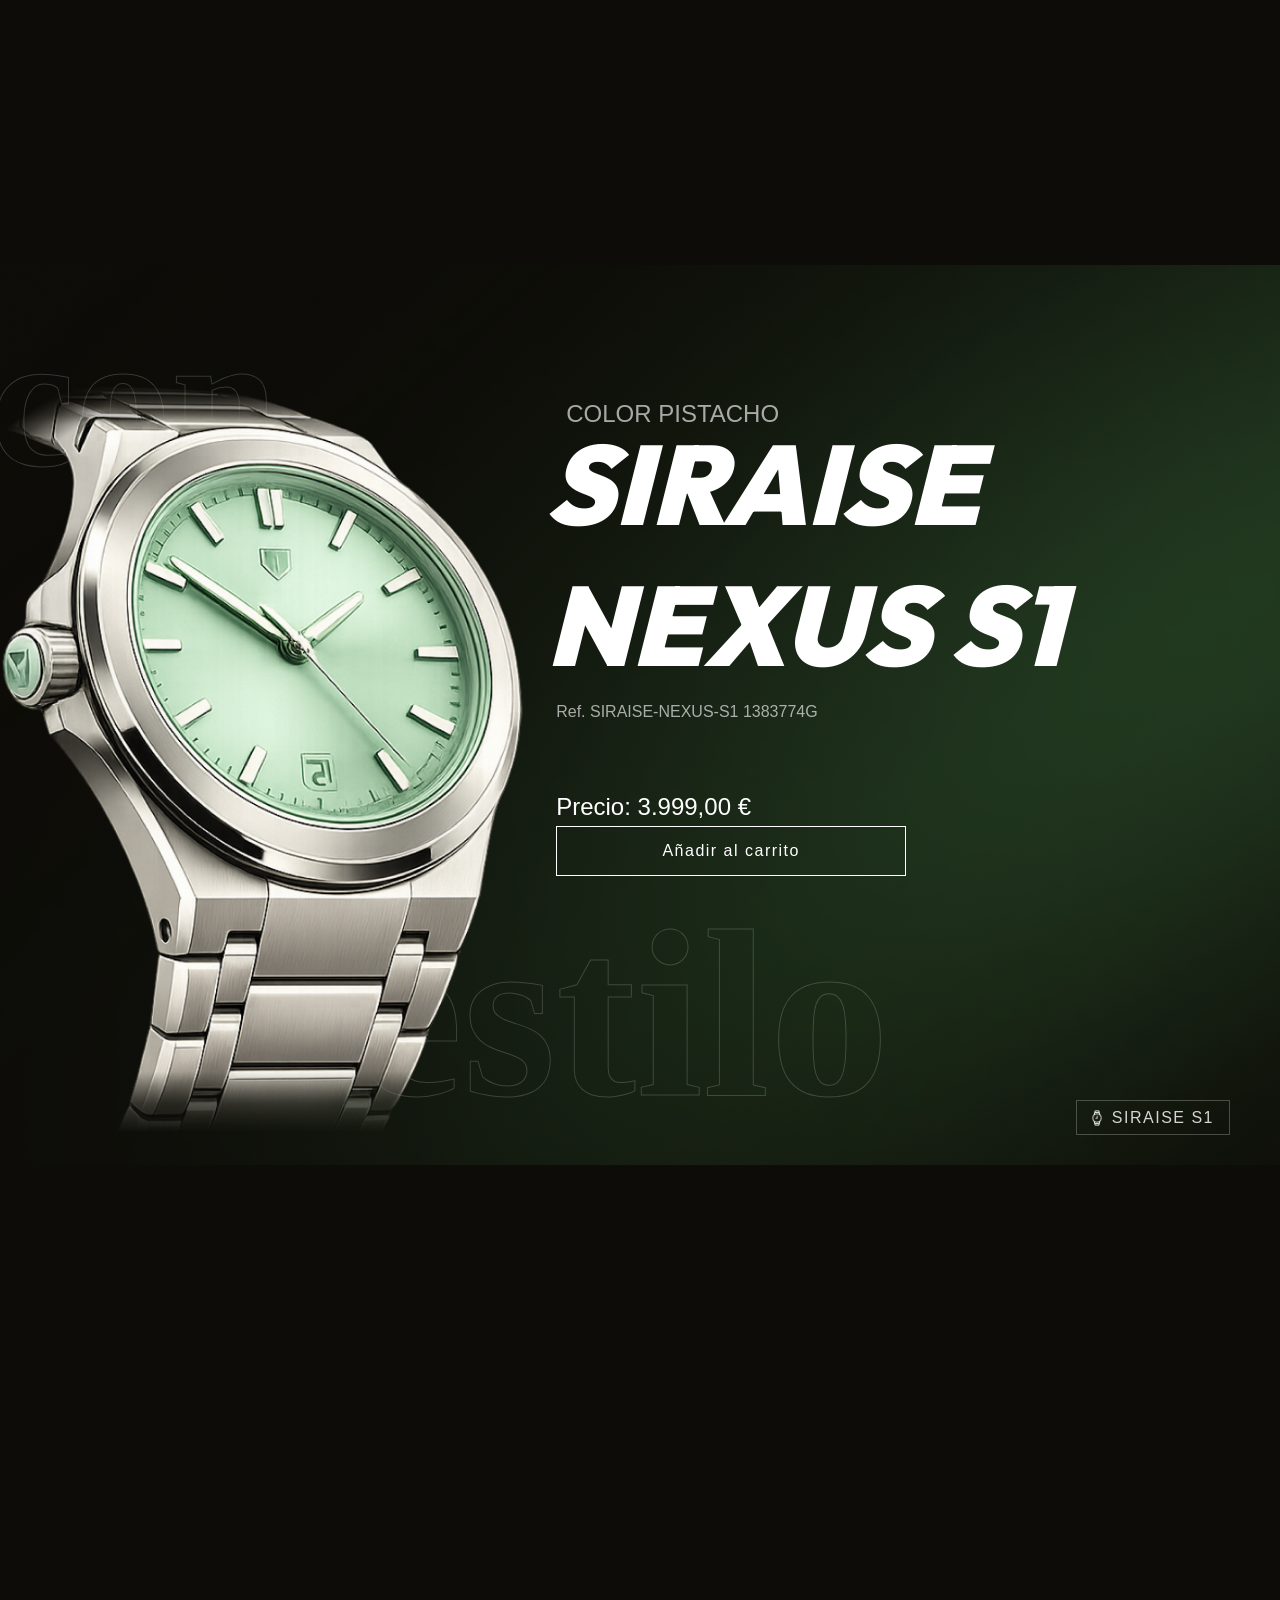
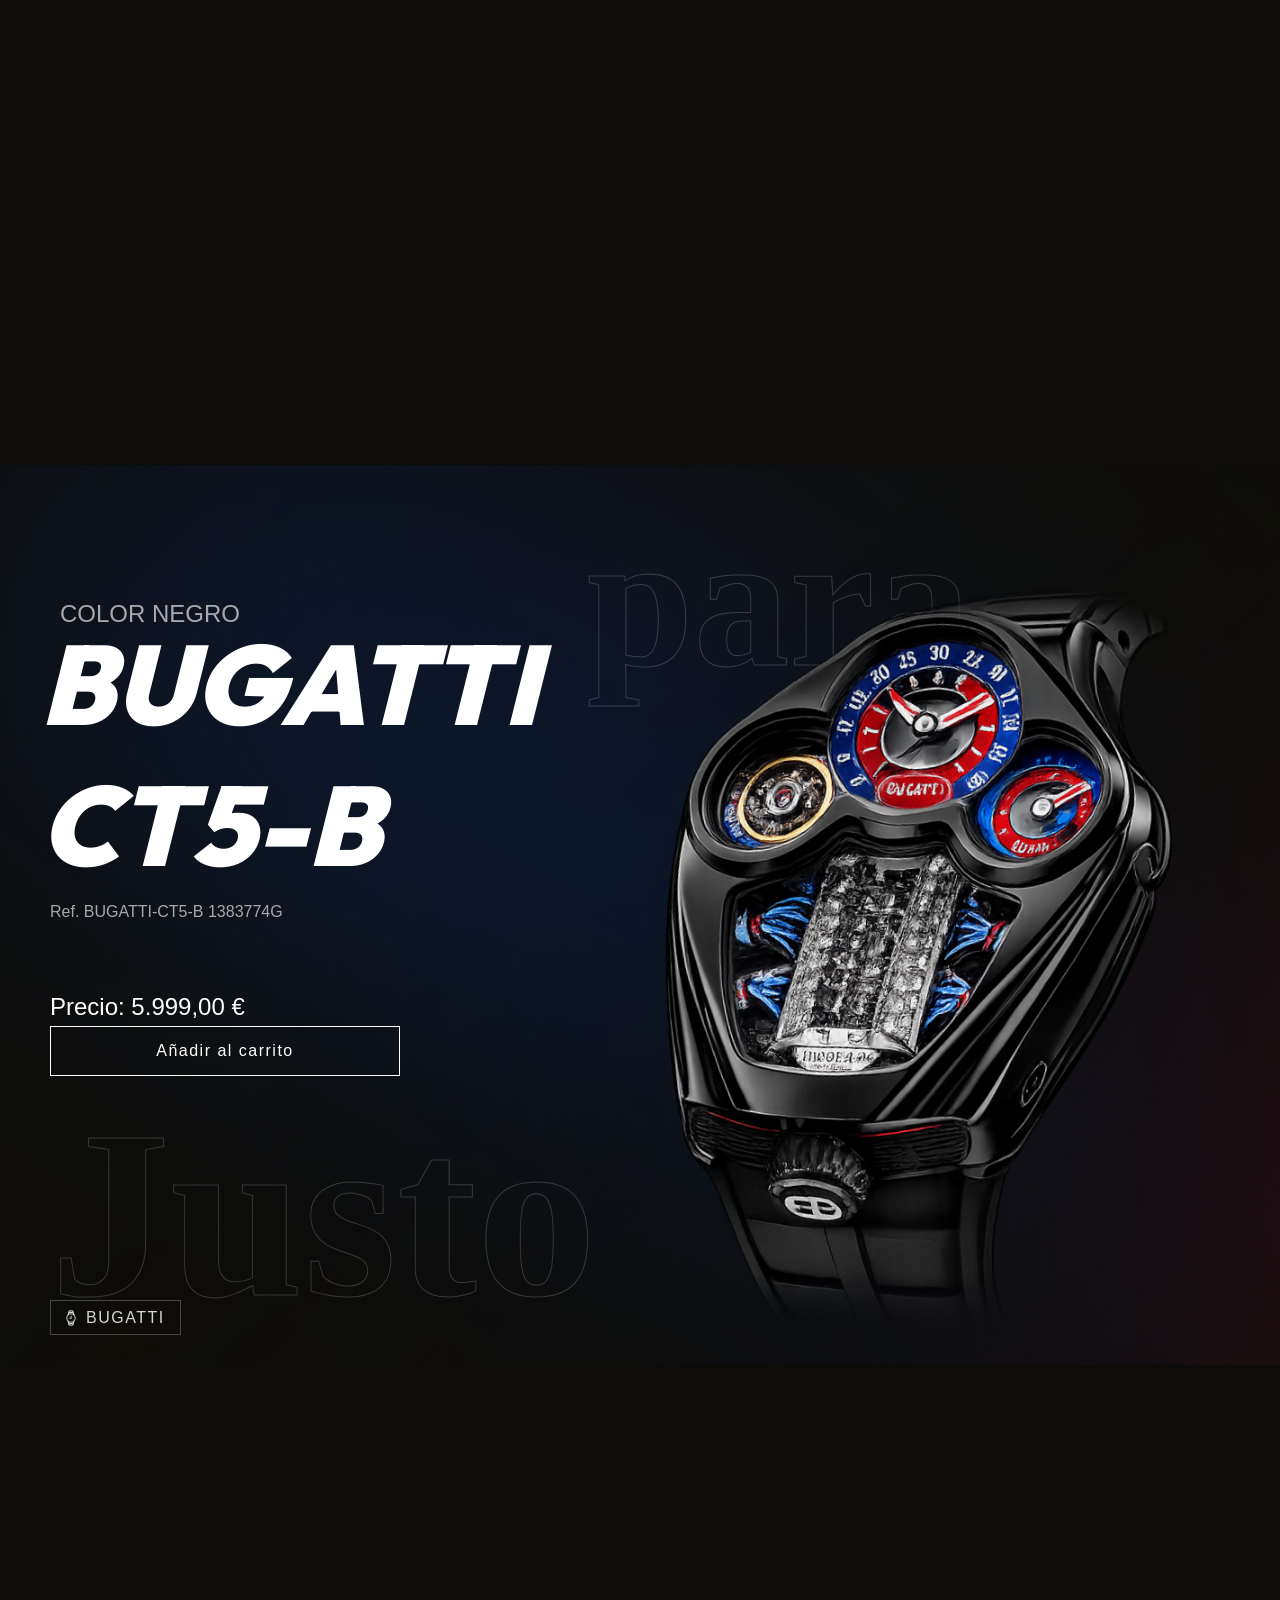
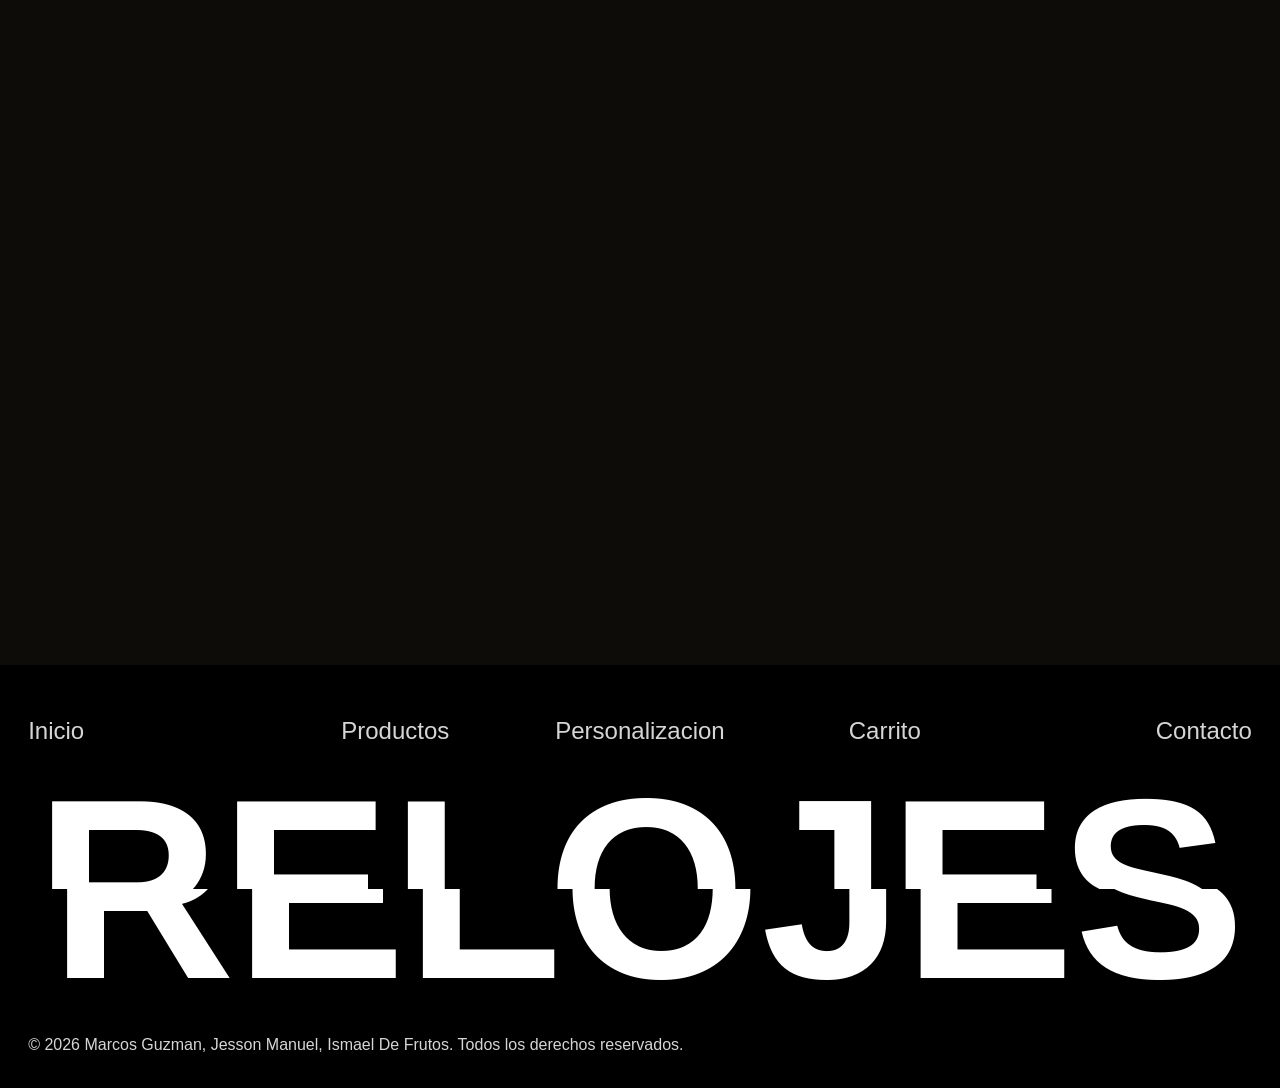
==== commit c8f12d7f: "Ultima modificacion retoques" ====
--- a/Proyecto Pagina Web/index.html
+++ b/Proyecto Pagina Web/index.html
@@ -75,7 +75,7 @@
                 <div class="contenedorTituloSeccionPrincipal">
                     <h1 class="tituloSeccionPrincipal">RELOJESMJI</h1>
                     <h2 class="subTituloSeccionPrincipal">Creado para momentos eternos, donde cada <b>momento</b> cuenta.</h2>
-                    <button class="botonSeccionPrincipal">VISITAR</button>
+                    <button class="botonSeccionPrincipal"><a href="#bentoGrid">VISITAR</a></button>
                 </div>
             </section>
         </div>
@@ -102,7 +102,7 @@
                     <p class="pConBorde">Justo</p>
                     <button class="botonSiguienteReloj">
                         <img src="multimedia/IconoReloj.png" alt="Icono de reloj">
-                        <span>SIRAI S1</span>
+                        <span>CAELUM S1</span>
                     </button>
                 </div>
                 <div class="seccionExpCentro">
@@ -153,7 +153,7 @@
             </div>
         </section>
         <section class="contenedorExpositorReloj">
-            <div class="expositorReloj">
+            <div class="expositorReloj expositorReloj2">
                 <div class="seccionExpDerecha seccionExpDerecha-invertida">
                     <div class="contenedorLemaYImagen">
                         <div class="contenedorImagenLema">
@@ -194,27 +194,27 @@
                     </div>
                     <button class="botonSiguienteReloj">
                         <img src="multimedia/IconoReloj.png" alt="Icono de reloj">
-                        <span>SIRAI S1</span>
+                        <span>SIRAISE S1</span>
                     </button>
                 </div>
                 <div class="seccionExpCentro">
                     <p class="pConBorde pBordeCentro">con</p>
                     <div class="contenedorImagenExpositor">
-                        <img id="imagenRelojCaelum" src="multimedia/RelojCaelumIorionS2V2.png" alt="Reloj Caelum Iorion S2">
+                        <img id="imagenRelojCaelum" src="multimedia/RelojSiraiseNexusS1.png" alt="Reloj Caelum Iorion S2">
                     </div>
                 </div>
                 <div class="secionExpIzquierda secionExpIzquierda-invertido">
-                    <p class="pColorReloj">COLOR CREMA</p>
-                    <h2 class="nombreReloj">CAELUM <br> IORION S2</h2>
-                    <p class="pReferenciaReloj">Ref. CAELUM-IORION-S2 1383774G</p>
+                    <p class="pColorReloj">COLOR PISTACHO</p>
+                    <h2 class="nombreReloj">SIRAISE <br> NEXUS S1</h2>
+                    <p class="pReferenciaReloj">Ref. SIRAISE-NEXUS-S1 1383774G</p>
                     <div class="contenedorCompraExpositor">
-                        <p class="pPrecioExpositor">Precio: 1.999,00 €</p>
+                        <p class="pPrecioExpositor">Precio: 3.999,00 €</p>
                         <button class="botonAniadirCarritoExpositor">Añadir al carrito</button>
                     </div>
                     <p class="pConBorde pConBorde-invertido">estilo</p>
                     <button class="botonSiguienteReloj botonSiguienteReloj-invertido">
                         <img src="multimedia/IconoReloj.png" alt="Icono de reloj">
-                        <span>SIRAI S1</span>
+                        <span>SIRAISE S1</span>
                     </button>
                 </div>
             </div>
@@ -222,7 +222,7 @@
         <section class="contenedorExpositorReloj">
             <div class="expositorReloj expositorReloj3">
                 <div class="secionExpIzquierda">
-                    <p class="pColorReloj">COLOR CREMA</p>
+                    <p class="pColorReloj">COLOR NEGRO</p>
                     <h2 class="nombreReloj">BUGATTI <br> CT5-B</h2>
                     <p class="pReferenciaReloj">Ref. BUGATTI-CT5-B 1383774G</p>
                     <div class="contenedorCompraExpositor">
@@ -232,7 +232,7 @@
                     <p class="pConBorde">Justo</p>
                     <button class="botonSiguienteReloj">
                         <img src="multimedia/IconoReloj.png" alt="Icono de reloj">
-                        <span>SIRAI S1</span>
+                        <span>BUGATTI</span>
                     </button>
                 </div>
                 <div class="seccionExpCentro">
--- a/Proyecto Pagina Web/css/index_style.css
+++ b/Proyecto Pagina Web/css/index_style.css
@@ -255,6 +255,11 @@
 
 }
 
+.botonSeccionPrincipal a {
+    text-decoration: none;
+    color: white;
+}
+
 #bentoGrid {
     width: 100%;
     height: 85vh;
@@ -293,11 +298,12 @@
 
 .cartaBento1 {
     grid-area: cartaBento1;
+    background-image: url(../multimedia/RelojFondoMar.png);
 }
 
 .cartaBento2 {
     grid-area: cartaBento2;
-    background-image: url(../multimedia/RelojesBentoGridPrueba1.png);
+    background-image: url(../multimedia/RelojesExpositorioTriple.png);
 }
 
 .cartaBento3 {
@@ -316,7 +322,7 @@
 
 .cartaBento6 {
     grid-area: cartaBento6;
-    background-image: url(../multimedia/RelojBentoGridPruebaFondoMontañas.png);
+    background-image: url(../multimedia/RelojFondoMontañas.png);
 }
 
 .contenedorExpositorReloj {
@@ -336,6 +342,10 @@
     overflow: hidden;
 }
 
+.expositorReloj2 {
+    background-image: url(../multimedia/FondoRelojSiraise.png);
+}
+
 .expositorReloj3 {
     background-image: url(../multimedia/FondoRelojBugatti.png);
 }
@@ -445,7 +455,7 @@
 }
 
 .pConBorde-invertido {
-    margin-left: -270px;
+    margin-left: -200px;
 } 
 
 .pBordeCentro {
@@ -464,7 +474,9 @@
     font-weight: 500;
     letter-spacing: 1.5px;
     height: 35px;
-    width: 120px;
+    padding-right: 15px;
+    padding-left: 15px;
+    width: fit-content;
     background-color: transparent;
     border: solid 1px rgba(255, 255, 255, 0.24);
     color: rgba(255, 255, 255, 0.822);
